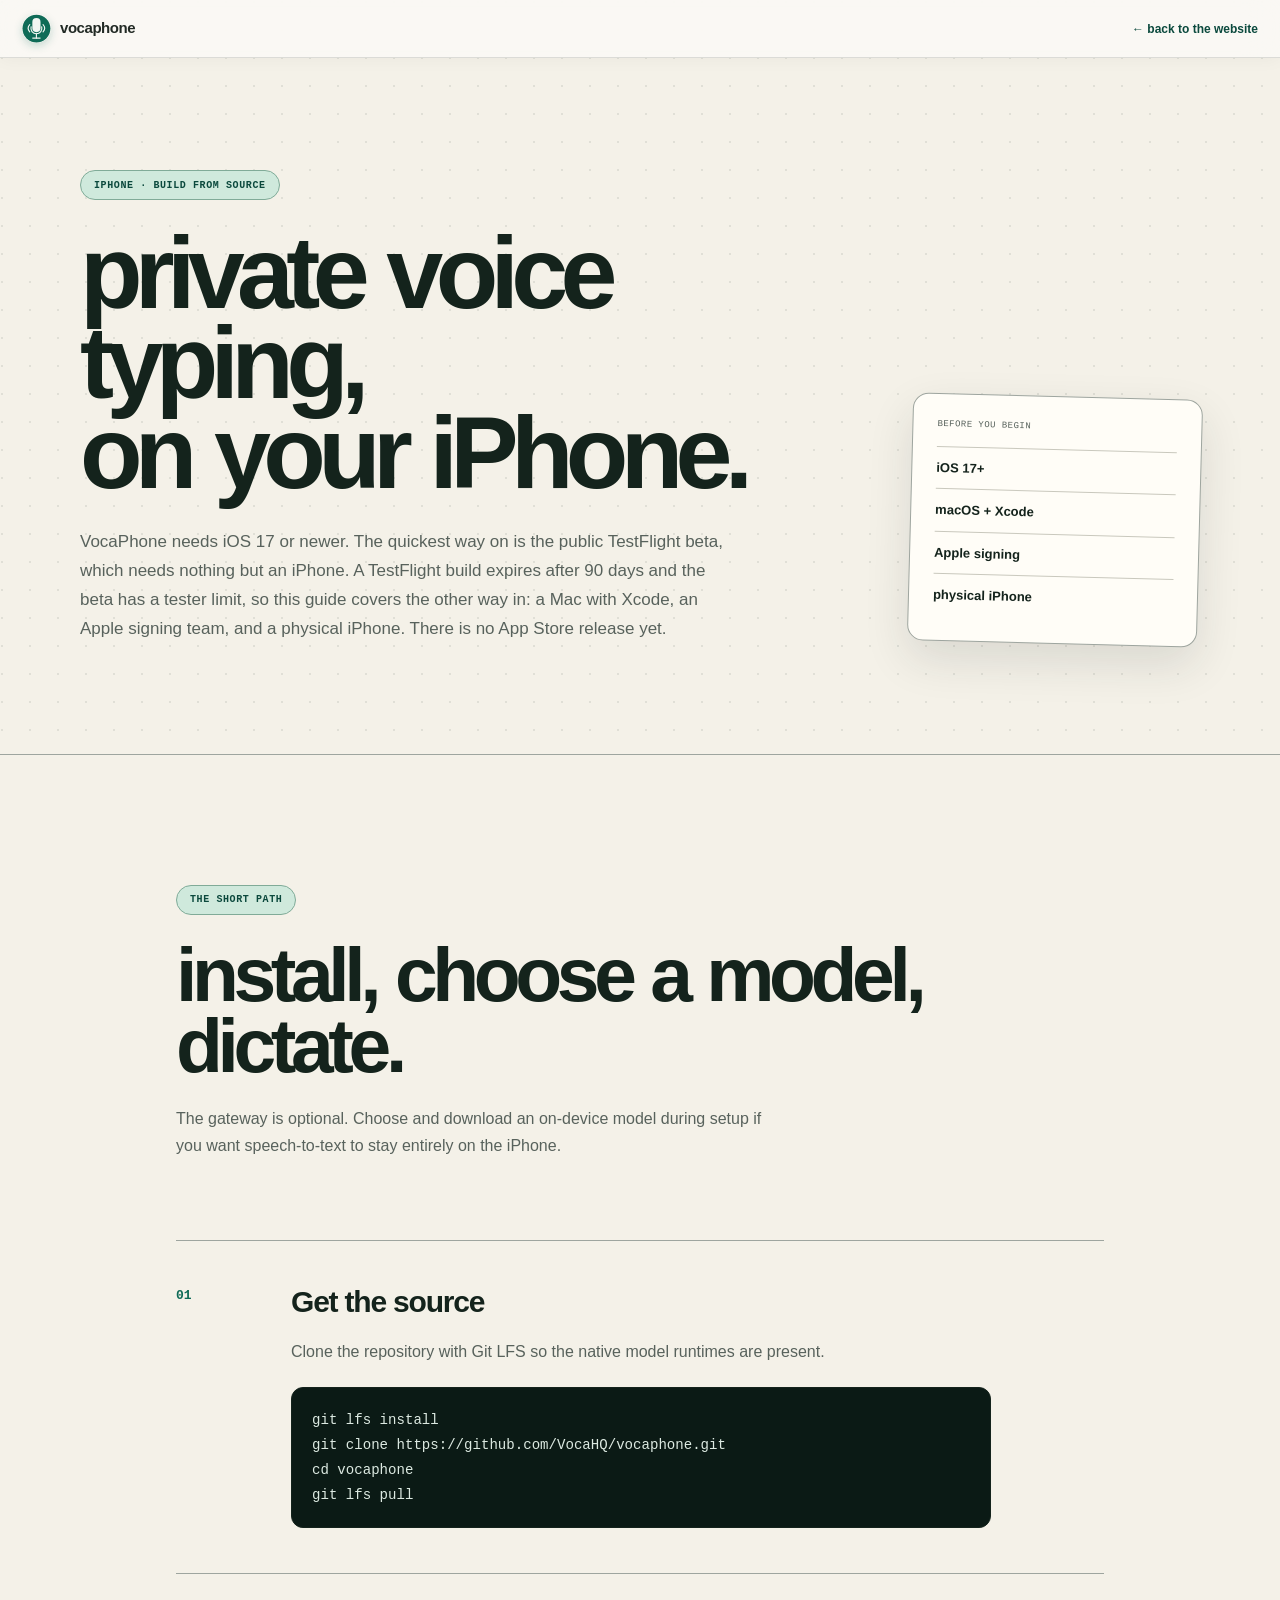
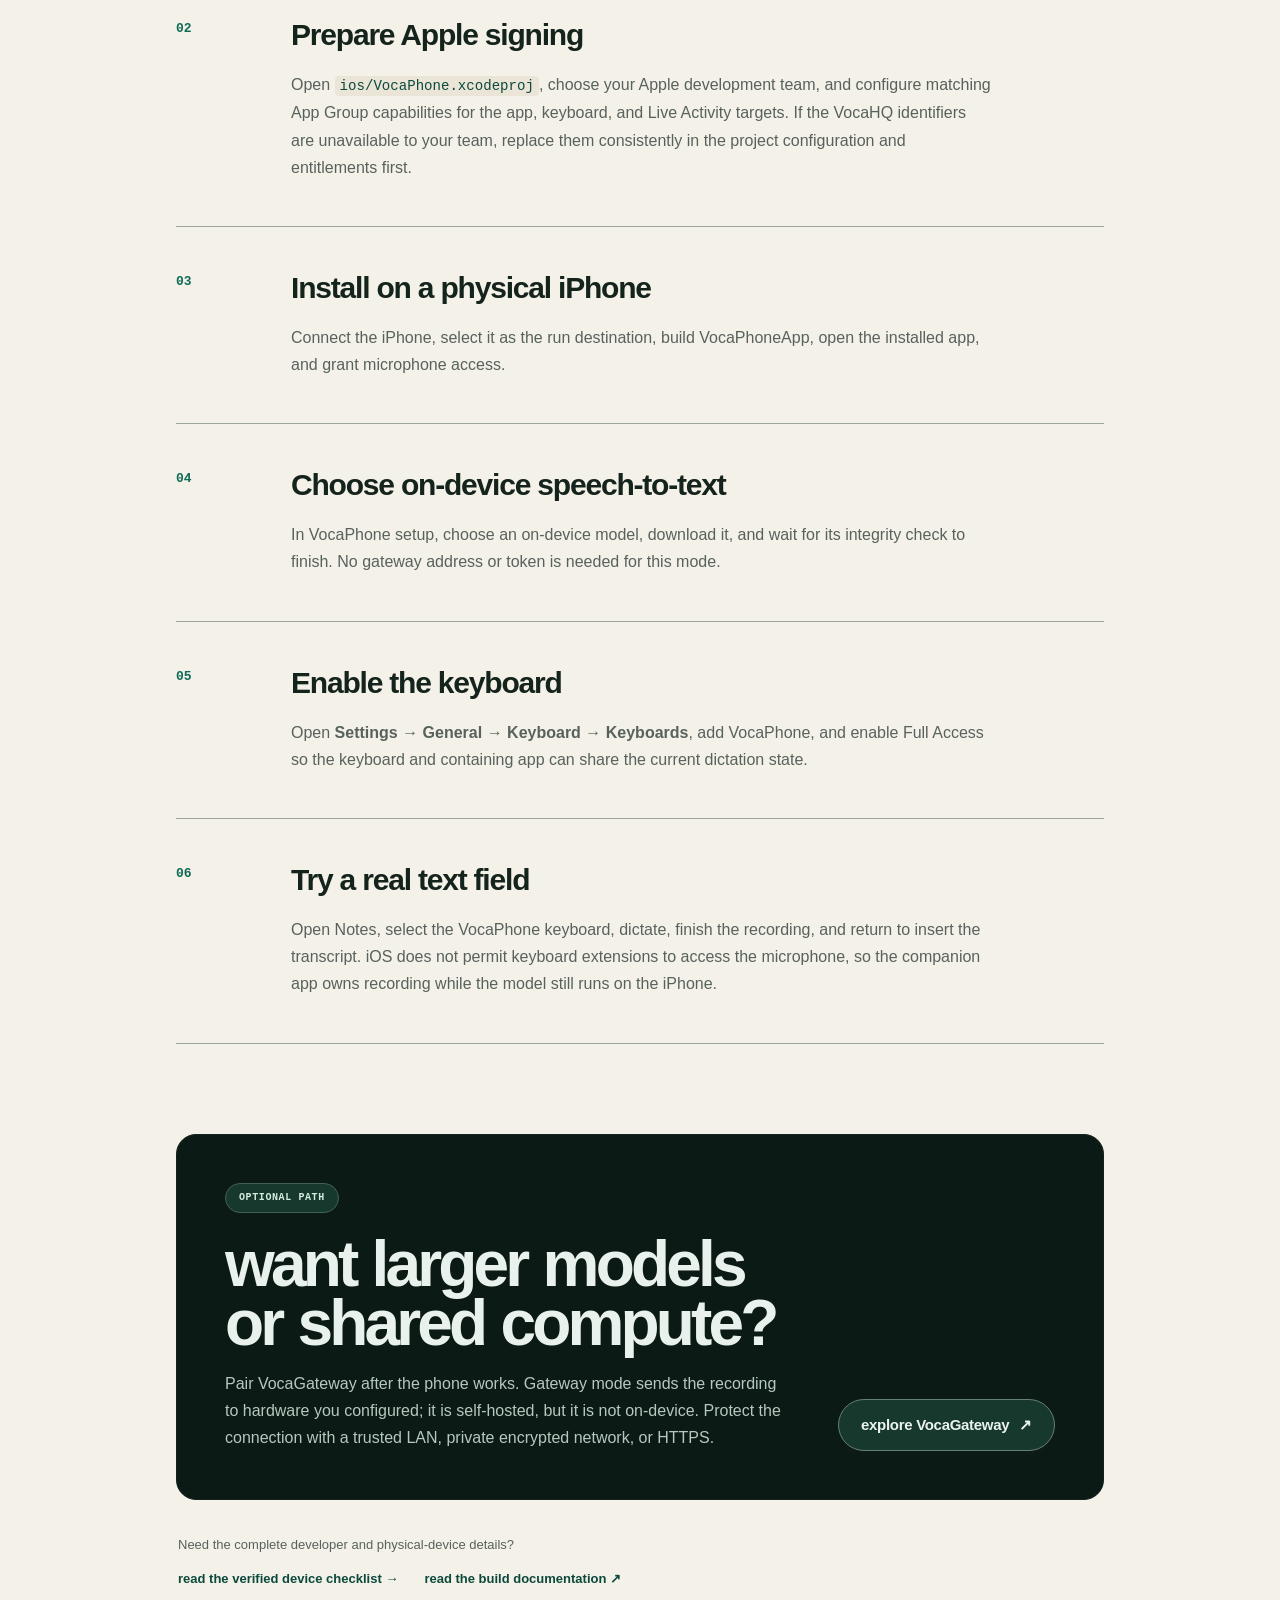
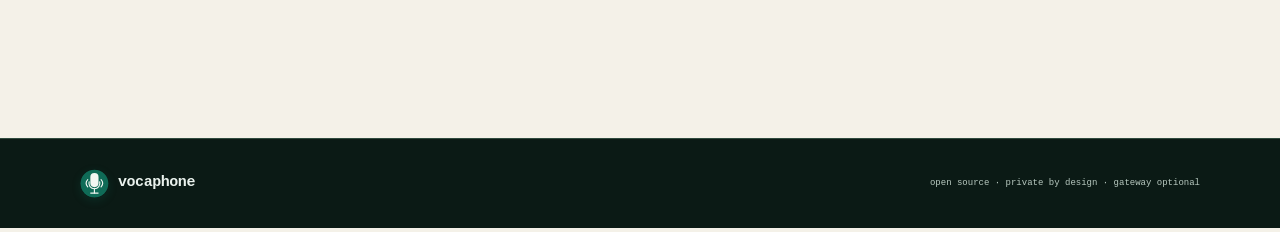
==== web/iphone/index.html @ b0ad2ce6 "Point iPhone visitors at the TestFlight beta iOS is on a public TestFlight track, so three pages say" ====
<!doctype html>
<html lang="en">
  <head>
    <meta charset="UTF-8" />
    <meta name="viewport" content="width=device-width, initial-scale=1.0" />
    <meta
      name="description"
      content="Build and install VocaPhone on an iPhone, choose an on-device speech-to-text model, and enable the private voice keyboard."
    />
    <meta name="theme-color" content="#f4f1e8" />
    <meta name="robots" content="index, follow" />
    <link rel="canonical" href="https://vocaphone.vocahq.com/iphone/" />
    <meta property="og:title" content="Install VocaPhone on iPhone" />
    <meta
      property="og:description"
      content="Build from source, install the keyboard, and run speech-to-text on your iPhone."
    />
    <meta property="og:type" content="website" />
    <meta property="og:locale" content="en_US" />
    <meta property="og:site_name" content="VocaPhone" />
    <meta property="og:url" content="https://vocaphone.vocahq.com/iphone/" />
    <meta property="og:image" content="https://vocaphone.vocahq.com/assets/og-image.png" />
    <meta
      property="og:image:secure_url"
      content="https://vocaphone.vocahq.com/assets/og-image.png"
    />
    <meta property="og:image:type" content="image/png" />
    <meta property="og:image:width" content="1200" />
    <meta property="og:image:height" content="630" />
    <meta
      property="og:image:alt"
      content="VocaPhone private voice typing, on-device first with an optional self-hosted gateway"
    />
    <meta name="twitter:card" content="summary_large_image" />
    <meta name="twitter:title" content="Install VocaPhone on iPhone" />
    <meta
      name="twitter:description"
      content="Build VocaPhone from source, install the private keyboard, and run speech-to-text on your iPhone."
    />
    <meta name="twitter:image" content="https://vocaphone.vocahq.com/assets/og-image.png" />
    <meta
      name="twitter:image:alt"
      content="VocaPhone private voice typing, on-device first with an optional self-hosted gateway"
    />
    <title>Install VocaPhone on iPhone</title>
    <link rel="icon" href="../assets/vocaphone-logo.svg" type="image/svg+xml" />
    <link rel="icon" href="../favicon.ico" sizes="any" />
    <link rel="apple-touch-icon" href="../assets/apple-touch-icon.png" />
    <link rel="stylesheet" href="../styles.css" />
    <script src="../script.js" defer></script>
  </head>
  <body class="guide-body">
    <a class="skip-link" href="#guide-content">Skip to setup</a>

    <header class="menu-bar guide-menu-bar">
      <a class="brand-link" href="/" aria-label="VocaPhone home">
        <img src="../assets/vocaphone-logo.svg" alt="" width="32" height="32" />
        <span>vocaphone</span>
      </a>
      <a class="guide-back" href="/">← back to the website</a>
    </header>

    <main class="guide-main" id="guide-content">
      <section class="guide-hero dot-field">
        <div>
          <span class="section-tag">iPhone · build from source</span>
          <h1>private voice typing,<br />on your iPhone.</h1>
          <p>
            VocaPhone needs iOS 17 or newer. The quickest way on is the public
            <a href="https://testflight.apple.com/join/wd85wQ3W">TestFlight beta</a>,
            which needs nothing but an iPhone. A TestFlight build expires after
            90 days and the beta has a tester limit, so this guide covers the
            other way in: a Mac with Xcode, an Apple signing team, and a
            physical iPhone. There is no App Store release yet.
          </p>
        </div>
        <aside class="guide-summary" aria-label="Before you begin">
          <span>before you begin</span>
          <strong>iOS 17+</strong>
          <strong>macOS + Xcode</strong>
          <strong>Apple signing</strong>
          <strong>physical iPhone</strong>
        </aside>
      </section>

      <section class="guide-content" aria-labelledby="steps-title">
        <div class="guide-intro">
          <span class="section-tag">the short path</span>
          <h2 id="steps-title">install, choose a model, dictate.</h2>
          <p>
            The gateway is optional. Choose and download an on-device model during
            setup if you want speech-to-text to stay entirely on the iPhone.
          </p>
        </div>

        <ol class="guide-steps">
          <li class="guide-step">
            <span>01</span>
            <div>
              <h3>Get the source</h3>
              <p>Clone the repository with Git LFS so the native model runtimes are present.</p>
              <pre><code>git lfs install
git clone https://github.com/VocaHQ/vocaphone.git
cd vocaphone
git lfs pull</code></pre>
            </div>
          </li>

          <li class="guide-step">
            <span>02</span>
            <div>
              <h3>Prepare Apple signing</h3>
              <p>
                Open <code>ios/VocaPhone.xcodeproj</code>, choose your Apple
                development team, and configure matching App Group capabilities
                for the app, keyboard, and Live Activity targets. If the VocaHQ
                identifiers are unavailable to your team, replace them consistently
                in the project configuration and entitlements first.
              </p>
            </div>
          </li>

          <li class="guide-step">
            <span>03</span>
            <div>
              <h3>Install on a physical iPhone</h3>
              <p>
                Connect the iPhone, select it as the run destination, build
                VocaPhoneApp, open the installed app, and grant microphone access.
              </p>
            </div>
          </li>

          <li class="guide-step">
            <span>04</span>
            <div>
              <h3>Choose on-device speech-to-text</h3>
              <p>
                In VocaPhone setup, choose an on-device model, download it, and
                wait for its integrity check to finish. No gateway address or token
                is needed for this mode.
              </p>
            </div>
          </li>

          <li class="guide-step">
            <span>05</span>
            <div>
              <h3>Enable the keyboard</h3>
              <p>
                Open <strong>Settings → General → Keyboard → Keyboards</strong>, add
                VocaPhone, and enable Full Access so the keyboard and containing app
                can share the current dictation state.
              </p>
            </div>
          </li>

          <li class="guide-step">
            <span>06</span>
            <div>
              <h3>Try a real text field</h3>
              <p>
                Open Notes, select the VocaPhone keyboard, dictate, finish the
                recording, and return to insert the transcript. iOS does not permit
                keyboard extensions to access the microphone, so the companion app
                owns recording while the model still runs on the iPhone.
              </p>
            </div>
          </li>
        </ol>

        <aside class="guide-callout" aria-labelledby="optional-gateway-title">
          <div>
            <span class="section-tag">optional path</span>
            <h2 id="optional-gateway-title">want larger models or shared compute?</h2>
            <p>
              Pair VocaGateway after the phone works. Gateway mode sends the
              recording to hardware you configured; it is self-hosted, but it is
              not on-device. Protect the connection with a trusted LAN, private
              encrypted network, or HTTPS.
            </p>
          </div>
          <a class="button button-secondary" href="https://github.com/VocaHQ/vocagateway">
            explore VocaGateway <span aria-hidden="true">↗</span>
          </a>
        </aside>

        <div class="guide-source-links">
          <p>Need the complete developer and physical-device details?</p>
          <a href="/iphone/device-setup/">
            read the verified device checklist <span aria-hidden="true">→</span>
          </a>
          <a href="https://github.com/VocaHQ/vocaphone#build-and-test">
            read the build documentation <span aria-hidden="true">↗</span>
          </a>
        </div>
      </section>
    </main>

    <footer class="guide-footer">
      <a class="brand-link" href="/">
        <img src="../assets/vocaphone-logo.svg" alt="" width="34" height="34" />
        <span>vocaphone</span>
      </a>
      <span>open source · private by design · gateway optional</span>
    </footer>
  </body>
</html>
---- web/styles.css ----
:root {
  --paper: #f4f1e8;
  --paper-deep: #ebe5d8;
  --paper-bright: #fffdf7;
  --ink: #14231c;
  --muted: #58625c;
  --line: #c9c8bd;
  --line-dark: #9ea59f;
  --brand: #0f6b57;
  --brand-dark: #0b493d;
  --brand-ink: #0b1a15;
  --mint: #cfe9dc;
  --mint-soft: #e5f2eb;
  --sun: #e9b949;
  --blue: #b8d7f0;
  --red: #de6a57;
  --shadow-soft: 0 18px 45px rgb(35 45 39 / 12%);
  --shadow-window: 0 22px 55px rgb(21 37 29 / 16%);
  --radius-lg: 26px;
  --radius-md: 17px;
  --font-display: "Avenir Next", "SF Pro Display", "Helvetica Neue", Helvetica, Arial, sans-serif;
  --font-body: Inter, ui-sans-serif, -apple-system, BlinkMacSystemFont, "Segoe UI", sans-serif;
  --font-mono: "SFMono-Regular", Consolas, "Liberation Mono", monospace;
}

* {
  box-sizing: border-box;
}

html {
  overflow-x: clip;
  scroll-behavior: smooth;
  scroll-padding-top: 76px;
}

body {
  margin: 0;
  overflow-x: clip;
  color: var(--ink);
  background: var(--paper);
  font-family: var(--font-body);
  font-size: 16px;
  line-height: 1.5;
  -webkit-font-smoothing: antialiased;
}

::selection {
  color: var(--paper-bright);
  background: var(--brand);
}

a {
  color: inherit;
  text-decoration: none;
}

button,
input {
  font: inherit;
}

button,
a {
  -webkit-tap-highlight-color: transparent;
}

img,
svg {
  display: block;
}

.sr-only {
  position: absolute;
  width: 1px;
  height: 1px;
  padding: 0;
  margin: -1px;
  overflow: hidden;
  clip: rect(0, 0, 0, 0);
  white-space: nowrap;
  border: 0;
}

.skip-link {
  position: fixed;
  top: 12px;
  left: 12px;
  z-index: 1000;
  padding: 10px 14px;
  color: white;
  background: var(--brand-dark);
  border-radius: 8px;
  transform: translateY(-160%);
}

.skip-link:focus {
  transform: translateY(0);
}

:focus-visible {
  outline: 3px solid var(--sun);
  outline-offset: 3px;
}

.dot-field {
  background-color: var(--paper);
  background-image: url("assets/paper-dots.svg");
  background-repeat: repeat;
}

.menu-bar {
  position: fixed;
  inset: 0 0 auto;
  z-index: 100;
  display: grid;
  grid-template-columns: minmax(180px, 1fr) auto minmax(240px, 1fr);
  align-items: center;
  min-height: 58px;
  padding: 0 22px;
  color: #222a25;
  background: rgb(250 249 245 / 92%);
  border-bottom: 1px solid rgb(20 35 28 / 13%);
  box-shadow: 0 2px 16px rgb(25 38 31 / 4%);
  backdrop-filter: blur(16px);
}

.brand-link {
  display: inline-flex;
  gap: 9px;
  align-items: center;
  width: max-content;
  font-size: 15px;
  font-weight: 700;
  letter-spacing: -0.03em;
}

.brand-link img {
  width: 29px;
  height: 29px;
  box-shadow: 0 3px 9px rgb(15 107 87 / 22%);
  border-radius: 50%;
}

.site-nav {
  display: flex;
  gap: 26px;
  align-items: center;
  justify-content: center;
  font-size: 13px;
  color: #4f5752;
}

.site-nav a,
.header-cta,
.brand-link {
  transition: color 160ms ease, opacity 160ms ease, transform 160ms ease;
}

.site-nav a:hover,
.brand-link:hover {
  color: var(--brand);
}

.header-cta:hover {
  transform: translateY(-1px);
}

.system-strip {
  display: flex;
  gap: 14px;
  align-items: center;
  justify-content: flex-end;
  padding-right: 142px;
  color: #7d8580;
  font-family: var(--font-mono);
  font-size: 11px;
}

.system-strip .signal {
  font-size: 19px;
}

.header-cta {
  position: absolute;
  right: 20px;
  display: inline-flex;
  gap: 6px;
  align-items: center;
  color: var(--brand);
  font-size: 13px;
  font-weight: 700;
}

.menu-toggle {
  display: none;
}

.hero {
  position: relative;
  min-height: 1230px;
  padding: 58px 28px 100px;
  overflow: hidden;
}

.hero::after {
  position: absolute;
  right: 0;
  bottom: 0;
  left: 0;
  z-index: 0;
  height: 210px;
  pointer-events: none;
  content: "";
  background: var(--paper);
  clip-path: polygon(0 52%, 13% 47%, 25% 57%, 41% 46%, 60% 57%, 78% 43%, 100% 55%, 100% 100%, 0 100%);
}

.hero-copy {
  position: relative;
  z-index: 5;
  display: flex;
  flex-direction: column;
  align-items: center;
  max-width: 950px;
  padding-top: 138px;
  margin: 0 auto;
  text-align: center;
}

.hero-mark {
  width: 66px;
  height: 78px;
  margin-bottom: 16px;
}

.eyebrow,
.tiny-label {
  margin: 0;
  color: var(--brand);
  font-family: var(--font-mono);
  font-size: 12px;
  font-weight: 700;
  letter-spacing: 0.08em;
  text-transform: uppercase;
}

.hero h1 {
  margin: -7px 0 -18px;
  font-family: var(--font-display);
  font-size: clamp(6rem, 12vw, 10.8rem);
  font-weight: 650;
  line-height: 1;
  letter-spacing: -0.085em;
}

.hero-lede {
  margin: 17px 0 26px;
  font-family: var(--font-display);
  font-size: clamp(1.35rem, 2vw, 1.8rem);
  letter-spacing: -0.035em;
}

.hero-actions {
  display: flex;
  flex-wrap: wrap;
  gap: 12px;
  align-items: center;
  justify-content: center;
}

.button {
  display: inline-flex;
  gap: 10px;
  align-items: center;
  justify-content: center;
  min-height: 52px;
  padding: 0 22px;
  font-size: 15px;
  font-weight: 700;
  letter-spacing: -0.02em;
  border: 1px solid var(--ink);
  border-radius: 999px;
  box-shadow: 0 5px 0 rgb(20 35 28 / 15%);
  transition: transform 160ms ease, box-shadow 160ms ease, background-color 160ms ease;
}

.button:hover {
  transform: translateY(-2px);
  box-shadow: 0 7px 0 rgb(20 35 28 / 15%);
}

.button:active {
  transform: translateY(2px);
  box-shadow: 0 2px 0 rgb(20 35 28 / 15%);
}

.button svg {
  width: 20px;
  height: 20px;
  fill: none;
  stroke: currentColor;
  stroke-linecap: round;
  stroke-linejoin: round;
  stroke-width: 1.8;
}

.button-primary {
  color: white;
  background: var(--brand);
  border-color: var(--brand-dark);
}

.button-primary:hover {
  background: var(--brand-dark);
}

.button-secondary {
  color: var(--ink);
  background: rgb(255 253 247 / 88%);
}

.button-secondary:hover {
  background: white;
}

.hero-note {
  margin: 15px 0 0;
  color: #7c827e;
  font-family: var(--font-mono);
  font-size: 10px;
  letter-spacing: 0.02em;
}

.hero-decor {
  position: absolute;
  inset: 58px 0 auto;
  z-index: 2;
  width: min(100%, 1600px);
  height: 700px;
  margin: auto;
  pointer-events: none;
}

.floating-card {
  position: absolute;
  background: var(--paper-bright);
  border: 1px solid var(--line-dark);
  box-shadow: var(--shadow-soft);
}

.privacy-note {
  top: 73px;
  left: clamp(26px, 8vw, 132px);
  width: 185px;
  min-height: 148px;
  padding: 32px 22px 18px;
  color: #493c1c;
  background: #f2db8a;
  transform: rotate(-5deg);
}

.privacy-note .paperclip {
  position: absolute;
  top: -13px;
  left: 18px;
  font-size: 40px;
  transform: rotate(25deg);
}

.privacy-note p {
  margin: 0 0 14px;
  font-family: var(--font-display);
  font-size: 21px;
  font-weight: 650;
  line-height: 1.08;
  letter-spacing: -0.04em;
}

.scribble {
  font-family: var(--font-mono);
  font-size: 9px;
  text-transform: uppercase;
}

.mini-message {
  top: 289px;
  left: clamp(24px, 3.5vw, 60px);
  width: 250px;
  padding: 16px 18px;
  border-color: #869591;
  border-radius: 20px;
  transform: rotate(2deg);
}

.message-label {
  color: var(--muted);
  font-family: var(--font-mono);
  font-size: 9px;
  text-transform: uppercase;
}

.mini-message p {
  margin: 8px 0 0;
  font-size: 13px;
  line-height: 1.35;
}

.message-caret {
  position: absolute;
  right: 26px;
  bottom: -11px;
  width: 20px;
  height: 20px;
  background: var(--paper-bright);
  border-right: 1px solid #869591;
  border-bottom: 1px solid #869591;
  transform: rotate(45deg);
}

.local-card {
  top: 71px;
  right: clamp(22px, 6vw, 94px);
  width: 278px;
  overflow: hidden;
  border-radius: 14px;
  transform: rotate(3deg);
}

.mini-window-bar,
.window-bar {
  display: grid;
  grid-template-columns: 1fr auto 1fr;
  align-items: center;
  height: 34px;
  padding: 0 12px;
  color: #5e6561;
  background: #ecebe6;
  border-bottom: 1px solid #b7bbb7;
  font-size: 10px;
}

.mini-window-bar::before {
  width: 8px;
  height: 8px;
  content: "";
  background: var(--red);
  border: 1px solid #ab4c3e;
  border-radius: 50%;
  box-shadow: 13px 0 0 var(--sun), 26px 0 0 #5cae75;
}

.mini-window-bar > span {
  display: none;
}

.mini-window-bar b {
  grid-column: 2;
  font-weight: 500;
}

.local-status {
  display: flex;
  gap: 12px;
  align-items: center;
  padding: 23px 20px;
}

.status-dot,
.live-dot {
  flex: 0 0 auto;
  width: 11px;
  height: 11px;
  background: #2d9f6d;
  border: 2px solid #ceeedf;
  border-radius: 50%;
  box-shadow: 0 0 0 2px #2d9f6d;
}

.local-status strong,
.local-status small {
  display: block;
}

.local-status strong {
  font-size: 13px;
}

.local-status small {
  margin-top: 2px;
  color: var(--muted);
  font-size: 10px;
}

.language-note {
  top: 275px;
  right: clamp(28px, 3vw, 55px);
  display: grid;
  grid-template-columns: 1fr 1fr;
  gap: 7px;
  width: 224px;
  padding: 15px;
  background: #d9eadf;
  border-radius: 7px;
  transform: rotate(-4deg);
}

.language-note span {
  grid-column: 1 / -1;
  color: #5c6c64;
  font-family: var(--font-mono);
  font-size: 9px;
  text-transform: uppercase;
}

.language-note b {
  display: grid;
  min-height: 31px;
  padding-inline: 5px;
  place-items: center;
  background: #f8fbf8;
  border: 1px solid #aebbb4;
  border-radius: 6px;
  font-size: 12px;
  font-weight: 600;
}

.floating-folder {
  position: absolute;
  display: flex;
  flex-direction: column;
  align-items: center;
  color: #6f7f77;
  font-size: 10px;
}

.floating-folder span {
  position: relative;
  width: 56px;
  height: 43px;
  margin-bottom: 5px;
  background: #a7cfbb;
  border: 1px solid #6f9c87;
  border-radius: 5px;
  box-shadow: 0 5px 11px rgb(23 53 42 / 12%);
}

.floating-folder span::before {
  position: absolute;
  top: -7px;
  left: 5px;
  width: 24px;
  height: 10px;
  content: "";
  background: #a7cfbb;
  border: 1px solid #6f9c87;
  border-bottom: 0;
  border-radius: 4px 4px 0 0;
}

.floating-folder b {
  font-weight: 500;
}

.folder-one {
  top: 426px;
  left: 14%;
  transform: rotate(-6deg);
}

.folder-two {
  top: 226px;
  right: 25%;
  transform: rotate(7deg) scale(0.84);
}

.ascii-face {
  position: absolute;
  color: #293a32;
  font-family: var(--font-mono);
  font-size: 18px;
}

.face-one {
  top: 186px;
  left: 27%;
  transform: rotate(8deg);
}

.face-two {
  top: 420px;
  right: 12%;
  font-size: 14px;
  transform: rotate(-5deg);
}

.wave-doodle {
  position: absolute;
  display: flex;
  gap: 5px;
  align-items: center;
  height: 30px;
}

.wave-doodle i,
.audio-signature i {
  display: block;
  width: 5px;
  background: var(--brand-ink);
  border-radius: 99px;
}

.wave-doodle i:nth-child(1),
.wave-doodle i:nth-child(8) { height: 6px; opacity: 0.25; }
.wave-doodle i:nth-child(2),
.wave-doodle i:nth-child(7) { height: 12px; opacity: 0.45; }
.wave-doodle i:nth-child(3),
.wave-doodle i:nth-child(6) { height: 19px; opacity: 0.7; }
.wave-doodle i:nth-child(4) { height: 28px; }
.wave-doodle i:nth-child(5) { height: 22px; }

.wave-one {
  top: 469px;
  left: 28%;
  transform: rotate(-3deg);
}

.window {
  position: relative;
  overflow: hidden;
  background: var(--paper-bright);
  border: 1px solid #717b75;
  border-radius: var(--radius-md);
  box-shadow: var(--shadow-window);
}

.hero-demo {
  position: absolute;
  bottom: 126px;
  left: 50%;
  z-index: 4;
  width: min(790px, calc(100% - 50px));
  transform: translateX(-50%) rotate(-0.5deg);
}

.window-bar {
  height: 38px;
  padding: 0 14px;
  font-size: 11px;
}

.window-bar.compact {
  height: 34px;
}

.traffic-lights {
  display: flex;
  gap: 5px;
  justify-self: start;
}

.traffic-lights i {
  width: 9px;
  height: 9px;
  background: var(--red);
  border: 1px solid #b44d3d;
  border-radius: 50%;
}

.traffic-lights i:nth-child(2) {
  background: var(--sun);
  border-color: #bd8e26;
}

.traffic-lights i:nth-child(3) {
  background: #61ad72;
  border-color: #3d8750;
}

.window-bar > span {
  grid-column: 2;
  justify-self: center;
}

.window-bar > span:last-child {
  grid-column: 3;
  justify-self: end;
}

.window-bar-actions {
  justify-self: end;
}

.message-stage {
  background: #e9e8e4;
}

.contact-row {
  display: flex;
  gap: 9px;
  align-items: center;
  height: 50px;
  padding: 0 18px;
  background: rgb(255 255 255 / 70%);
  border-bottom: 1px solid #ced0cd;
}

.contact-avatar {
  display: grid;
  width: 27px;
  height: 27px;
  place-items: center;
  color: white;
  background: #96655d;
  border-radius: 50%;
  font-size: 12px;
}

.contact-row strong,
.contact-row span {
  display: block;
}

.contact-row strong {
  font-size: 11px;
}

.contact-row span {
  color: #858b87;
  font-size: 8px;
}

.message-space {
  display: flex;
  justify-content: flex-end;
  height: 66px;
  padding: 16px 18px;
}

.message-bubble {
  width: max-content;
  height: fit-content;
  padding: 8px 12px;
  color: white;
  background: var(--brand);
  border-radius: 15px 15px 4px 15px;
  font-size: 11px;
}

.composer {
  display: flex;
  align-items: center;
  min-height: 41px;
  padding: 6px 8px 6px 14px;
  margin: 0 16px 11px;
  background: white;
  border: 1px solid #b9bdb9;
  border-radius: 22px;
  font-size: 12px;
}

.typed-copy {
  transition: opacity 180ms ease, transform 180ms ease;
}

.typed-copy.is-changing {
  opacity: 0;
  transform: translateY(3px);
}

.cursor,
.text-caret {
  display: inline-block;
  width: 1px;
  height: 16px;
  margin-left: 2px;
  background: var(--brand);
  animation: blink 1s steps(1) infinite;
}

.composer-send {
  display: grid;
  width: 28px;
  height: 28px;
  padding: 0;
  margin-left: auto;
  place-items: center;
  color: white;
  background: var(--brand);
  border: 0;
  border-radius: 50%;
}

.keyboard-mockup {
  padding: 10px 11px 12px;
  background: #c9cec9;
  border-top: 1px solid #afb5af;
}

.dictation-bar {
  display: grid;
  grid-template-columns: 140px 1fr 90px;
  gap: 12px;
  align-items: center;
  min-height: 55px;
  padding: 8px 10px 8px 14px;
  margin-bottom: 9px;
  background: #f6f7f4;
  border: 1px solid #a9b0aa;
  border-radius: 15px;
  box-shadow: 0 3px 6px rgb(30 42 35 / 10%);
}

.dictation-state {
  display: grid;
  grid-template-columns: 14px 1fr;
  align-items: center;
}

.dictation-state .live-dot {
  grid-row: 1 / 3;
  width: 8px;
  height: 8px;
  margin-right: 7px;
}

.dictation-state strong {
  font-size: 11px;
  line-height: 1.1;
}

.dictation-state small {
  color: var(--muted);
  font-family: var(--font-mono);
  font-size: 8px;
}

.live-wave,
.mini-wave {
  display: flex;
  gap: 4px;
  align-items: center;
  justify-content: center;
  height: 30px;
}

.live-wave i,
.mini-wave span {
  display: block;
  width: 3px;
  height: 8px;
  background: var(--brand);
  border-radius: 99px;
  animation: voice-bar 1.15s ease-in-out infinite alternate;
}

.live-wave i:nth-child(2n),
.mini-wave span:nth-child(2n) { animation-delay: -0.45s; }
.live-wave i:nth-child(3n),
.mini-wave span:nth-child(3n) { animation-delay: -0.8s; }
.live-wave i:nth-child(4n) { animation-delay: -0.2s; }

.dictation-finish {
  display: grid;
  height: 37px;
  place-items: center;
  color: white;
  background: var(--brand);
  border: 0;
  border-radius: 10px;
  font-size: 11px;
  font-weight: 700;
}

.key-row {
  display: flex;
  gap: 5px;
  justify-content: center;
  margin-top: 5px;
}

.key-row kbd {
  display: grid;
  width: 58px;
  height: 31px;
  place-items: center;
  color: #303833;
  background: #f9faf8;
  border: 0;
  border-radius: 6px;
  box-shadow: 0 2px 0 #8d948e;
  font-family: var(--font-body);
  font-size: 9px;
}

.key-row-narrow {
  padding-inline: 28px;
}

.key-row-bottom kbd:first-child,
.key-row-bottom kbd:last-child {
  width: 96px;
}

.key-row .space-key {
  width: 240px;
  color: var(--muted);
}

.window-caption {
  position: absolute;
  right: 16px;
  bottom: 12px;
  color: #7b827e;
  font-family: var(--font-mono);
  font-size: 8px;
}

.local-sticker {
  position: absolute;
  top: 76px;
  left: -40px;
  padding: 13px 18px;
  color: #2b3a32;
  background: #dfecc6;
  border: 1px solid #829a65;
  box-shadow: 0 8px 18px rgb(26 44 34 / 15%);
  font-family: var(--font-mono);
  font-size: 9px;
  line-height: 1.3;
  text-align: center;
  text-transform: uppercase;
  transform: rotate(-8deg);
}

.local-sticker strong {
  font-size: 10px;
}

.word-ribbon {
  position: relative;
  z-index: 4;
  overflow: hidden;
  color: var(--paper-bright);
  background: var(--brand-dark);
  border-block: 1px solid var(--ink);
  transform: rotate(-1deg) scale(1.02);
}

.word-ribbon > div {
  display: flex;
  width: max-content;
  animation: ribbon-run 24s linear infinite;
}

.word-ribbon span,
.word-ribbon b {
  display: inline-flex;
  align-items: center;
  height: 56px;
}

.word-ribbon span {
  padding: 0 36px;
  font-family: var(--font-display);
  font-size: 22px;
  font-weight: 600;
  letter-spacing: -0.04em;
}

.word-ribbon b {
  color: #9dcdb9;
  font-size: 14px;
}

.story-shell {
  max-width: 1220px;
  padding: 150px 36px 100px;
  margin: 0 auto;
}

.section-heading {
  max-width: 760px;
  margin-bottom: 80px;
}

.section-tag {
  display: inline-flex;
  align-items: center;
  min-height: 30px;
  padding: 0 13px;
  color: var(--brand-dark);
  background: var(--mint);
  border: 1px solid #80ab98;
  border-radius: 999px;
  font-family: var(--font-mono);
  font-size: 10px;
  font-weight: 700;
  letter-spacing: 0.06em;
  text-transform: uppercase;
}

.section-heading h2,
.platform-intro h2,
.faq-heading h2,
.manifesto-copy h2,
.download-copy h2 {
  margin: 18px 0 22px;
  font-family: var(--font-display);
  font-size: clamp(3.4rem, 7vw, 6.8rem);
  font-weight: 620;
  line-height: 0.95;
  letter-spacing: -0.075em;
  word-spacing: 0.035em;
}

.section-heading > p,
.platform-intro > p {
  max-width: 570px;
  margin: 0;
  color: var(--muted);
  font-size: 18px;
  line-height: 1.6;
}

.story-row {
  display: grid;
  grid-template-columns: minmax(260px, 0.72fr) minmax(490px, 1.28fr);
  gap: clamp(50px, 8vw, 115px);
  align-items: center;
  min-height: 690px;
  padding-block: 72px;
  border-top: 1px solid var(--line);
}

.story-row-reverse {
  grid-template-columns: minmax(490px, 1.28fr) minmax(260px, 0.72fr);
}

.story-row-reverse .story-copy {
  grid-column: 2;
}

.story-row-reverse .story-visual {
  grid-row: 1;
  grid-column: 1;
}

.story-copy {
  position: relative;
}

.story-number {
  position: static;
  display: block;
  margin-bottom: 24px;
  color: #74867b;
  font-family: var(--font-display);
  font-size: 128px;
  font-weight: 700;
  line-height: 0.72;
  letter-spacing: -0.08em;
}

.story-copy .tiny-label {
  position: relative;
  z-index: 1;
}

.story-copy h3 {
  position: relative;
  z-index: 1;
  margin: 12px 0 20px;
  font-family: var(--font-display);
  font-size: clamp(2.3rem, 4vw, 4.3rem);
  font-weight: 620;
  line-height: 1;
  letter-spacing: -0.065em;
  word-spacing: 0.03em;
}

.story-copy > p:not(.tiny-label) {
  max-width: 440px;
  margin: 0;
  color: var(--muted);
  font-size: 16px;
  line-height: 1.7;
}

.story-visual {
  position: relative;
  min-width: 0;
}

.insert-window {
  width: min(100%, 620px);
  margin-left: auto;
  transform: rotate(1.2deg);
}

.note-page {
  min-height: 390px;
  padding: 54px 58px;
  background: #fffefb;
}

.note-date {
  color: #646b67;
  font-family: var(--font-mono);
  font-size: 9px;
  letter-spacing: 0.04em;
}

.note-page h4 {
  margin: 8px 0 24px;
  font-family: var(--font-display);
  font-size: 34px;
  font-weight: 650;
  letter-spacing: -0.05em;
}

.note-page p {
  max-width: 430px;
  margin: 0;
  font-family: "New York", Georgia, serif;
  font-size: 25px;
  line-height: 1.52;
}

.note-page mark {
  padding: 1px 2px;
  color: inherit;
  background: #dcecc4;
}

.speech-chip {
  position: absolute;
  bottom: -28px;
  left: -27px;
  padding: 14px 18px;
  background: var(--blue);
  border: 1px solid #789dbb;
  border-radius: 19px 19px 19px 5px;
  box-shadow: 0 8px 18px rgb(34 53 43 / 12%);
  font-size: 12px;
  transform: rotate(-3deg);
}

.arrow-scribble {
  position: absolute;
  bottom: -41px;
  left: 265px;
  color: var(--brand);
  font-family: var(--font-mono);
  font-size: 40px;
  transform: rotate(-22deg);
}

.audio-signature {
  display: flex;
  gap: 5px;
  align-items: center;
  height: 36px;
  margin-top: 28px;
}

.audio-signature i:nth-child(1),
.audio-signature i:nth-child(10) { height: 6px; opacity: 0.25; }
.audio-signature i:nth-child(2),
.audio-signature i:nth-child(9) { height: 12px; opacity: 0.4; }
.audio-signature i:nth-child(3),
.audio-signature i:nth-child(8) { height: 19px; opacity: 0.58; }
.audio-signature i:nth-child(4),
.audio-signature i:nth-child(7) { height: 27px; opacity: 0.76; }
.audio-signature i:nth-child(5) { height: 34px; }
.audio-signature i:nth-child(6) { height: 22px; }

.clean-list {
  display: grid;
  gap: 9px;
  padding: 0;
  margin: 28px 0 0;
  list-style: none;
  font-family: var(--font-mono);
  font-size: 11px;
}

.clean-list li {
  display: flex;
  gap: 9px;
  align-items: center;
}

.clean-list span {
  display: grid;
  width: 20px;
  height: 20px;
  place-items: center;
  color: white;
  background: var(--brand);
  border-radius: 50%;
  font-size: 10px;
}

.route-visual {
  display: grid;
  grid-template-columns: 1fr 92px 1fr;
  gap: 0;
  align-items: center;
  min-height: 450px;
  padding: 62px 34px;
  background: #dde9dd;
  border: 1px solid #86988a;
  border-radius: 28px;
  box-shadow: var(--shadow-soft);
  transform: rotate(-1deg);
}

.route-card {
  position: relative;
  display: flex;
  flex-direction: column;
  align-items: center;
  justify-content: center;
  min-height: 145px;
  padding: 18px;
  background: #fbfcf8;
  border: 1px solid #819087;
  border-radius: 17px;
  box-shadow: 0 9px 18px rgb(40 60 49 / 10%);
  text-align: center;
}

.route-card strong {
  margin-top: 8px;
  font-size: 13px;
}

.route-card small {
  margin-top: 2px;
  color: var(--muted);
  font-size: 9px;
}

.route-icon {
  display: grid;
  min-width: 42px;
  height: 42px;
  padding: 0 8px;
  place-items: center;
  color: white;
  background: var(--brand);
  border-radius: 13px;
  font-family: var(--font-mono);
  font-size: 10px;
  font-weight: 700;
}

.model-route .route-icon {
  color: var(--brand-dark);
  background: var(--sun);
}

.text-route {
  grid-row: 2;
  grid-column: 3;
  min-height: 114px;
  margin-top: 30px;
}

.text-route .route-icon {
  color: var(--ink);
  background: var(--blue);
  font-family: Georgia, serif;
  font-size: 15px;
}

.route-line {
  position: relative;
  height: 1px;
  border-top: 2px dashed #53675b;
}

.route-line span {
  position: absolute;
  top: -25px;
  left: 50%;
  width: max-content;
  color: #53675b;
  font-family: var(--font-mono);
  font-size: 8px;
  text-transform: uppercase;
  transform: translateX(-50%);
}

.route-line::after {
  position: absolute;
  top: -5px;
  right: -2px;
  width: 8px;
  height: 8px;
  content: "";
  border-top: 2px solid #53675b;
  border-right: 2px solid #53675b;
  transform: rotate(45deg);
}

.route-line-short {
  grid-row: 2;
  grid-column: 2;
  margin-top: 30px;
}

.privacy-stamp {
  position: absolute;
  right: 20px;
  bottom: 17px;
  padding: 9px 12px;
  color: var(--brand-dark);
  border: 2px solid var(--brand);
  border-radius: 50%;
  font-family: var(--font-mono);
  font-size: 8px;
  line-height: 1.25;
  text-align: center;
  text-transform: uppercase;
  transform: rotate(-8deg);
}

.language-window {
  width: min(100%, 640px);
  margin-left: auto;
  transform: rotate(0.8deg);
}

.preference-panel {
  display: grid;
  gap: 28px;
  min-height: 430px;
  padding: 38px;
  background: #f8f7f1;
}

.preference-row {
  display: flex;
  gap: 20px;
  align-items: center;
  justify-content: space-between;
}

.preference-row strong,
.preference-row small {
  display: block;
}

.preference-row strong {
  font-size: 13px;
}

.preference-row small {
  margin-top: 3px;
  color: var(--muted);
  font-size: 9px;
}

.preference-select {
  display: inline-block;
  min-width: 110px;
  padding: 8px 12px;
  color: var(--ink);
  background: white;
  border: 1px solid #aeb5b0;
  border-radius: 8px;
  font-size: 10px;
}

.language-cloud {
  display: flex;
  flex-wrap: wrap;
  gap: 8px;
  align-content: flex-start;
  min-height: 118px;
  padding: 18px;
  background: var(--mint-soft);
  border: 1px solid #abc3b6;
  border-radius: 15px;
}

.language-cloud span {
  display: inline-flex;
  align-items: center;
  height: 29px;
  padding: 0 11px;
  background: white;
  border: 1px solid #b2beb7;
  border-radius: 999px;
  font-size: 10px;
}

.segmented-control {
  display: flex;
  padding: 3px;
  background: #e4e5e1;
  border: 1px solid #b5bab6;
  border-radius: 9px;
}

.segmented-control span {
  padding: 6px 10px;
  color: #5f6762;
  border-radius: 6px;
  font-size: 9px;
}

.segmented-control .active {
  color: var(--ink);
  background: white;
  box-shadow: 0 2px 5px rgb(24 35 29 / 11%);
}

.custom-words {
  display: flex;
  flex-wrap: wrap;
  gap: 7px;
  align-items: center;
  padding-top: 20px;
  border-top: 1px solid #d0d2ce;
}

.custom-words > span {
  width: 100%;
  color: var(--muted);
  font-family: var(--font-mono);
  font-size: 8px;
  text-transform: uppercase;
}

.custom-words b,
.custom-words i {
  padding: 6px 9px;
  background: #f0dfad;
  border: 1px solid #bda45e;
  border-radius: 5px;
  font-size: 9px;
  font-style: normal;
  font-weight: 500;
}

.custom-words i {
  background: transparent;
  border-style: dashed;
}

.how-section {
  padding: 150px 36px 130px;
  border-block: 1px solid var(--line);
}

.section-heading-centered {
  max-width: 900px;
  margin-inline: auto;
  text-align: center;
}

.steps-grid {
  display: grid;
  grid-template-columns: repeat(3, 1fr);
  gap: 22px;
  max-width: 1180px;
  margin: -34px auto 0;
}

.step-card {
  min-height: 500px;
  padding: 20px 20px 26px;
  background: rgb(255 253 247 / 92%);
  border: 1px solid #929b95;
  border-radius: 18px;
  box-shadow: var(--shadow-soft);
}

.step-card:nth-child(1) {
  transform: rotate(-1.5deg);
}

.step-card:nth-child(3) {
  transform: rotate(1.4deg);
}

.featured-step {
  position: relative;
  top: -20px;
  background: #dcebe2;
}

.step-topline {
  display: flex;
  align-items: center;
  justify-content: space-between;
  font-family: var(--font-mono);
  font-size: 9px;
  text-transform: uppercase;
}

.step-topline > span {
  display: grid;
  width: 28px;
  height: 28px;
  place-items: center;
  color: white;
  background: var(--brand);
  border-radius: 50%;
}

.step-topline b {
  color: var(--muted);
  font-weight: 500;
}

.step-art {
  position: relative;
  display: flex;
  align-items: center;
  justify-content: center;
  height: 290px;
}

.step-card h3 {
  margin: 0 0 9px;
  font-family: var(--font-display);
  font-size: 27px;
  font-weight: 650;
  letter-spacing: -0.05em;
}

.step-card > p {
  margin: 0;
  color: var(--muted);
  font-size: 13px;
  line-height: 1.6;
}

.pair-art {
  gap: 23px;
}

.model-art {
  padding: 30px 22px;
}

.model-download-card {
  display: grid;
  grid-template-columns: auto 1fr;
  gap: 12px;
  align-items: center;
  width: min(100%, 260px);
  padding: 20px;
  background: white;
  border: 1px solid #8e9892;
  border-radius: 16px;
  box-shadow: 0 12px 24px rgb(25 40 31 / 13%);
  transform: rotate(-3deg);
}

.model-file-icon {
  display: grid;
  grid-row: 1 / 3;
  width: 54px;
  height: 64px;
  place-items: center;
  color: white;
  background: var(--brand);
  border: 1px solid var(--brand-dark);
  border-radius: 9px 9px 14px 9px;
  font-family: Georgia, serif;
  font-size: 23px;
  font-weight: 700;
}

.model-download-card strong,
.model-download-card small {
  display: block;
}

.model-download-card strong {
  font-size: 12px;
}

.model-download-card small {
  margin-top: 3px;
  color: var(--muted);
  font-size: 8px;
}

.model-download-card > span {
  grid-column: 1 / -1;
  color: var(--brand-dark);
  font-family: var(--font-mono);
  font-size: 8px;
  text-align: right;
  text-transform: uppercase;
}

.model-progress {
  height: 6px;
  overflow: hidden;
  background: #dde2de;
  border-radius: 99px;
}

.model-progress i {
  display: block;
  width: 100%;
  height: 100%;
  background: var(--brand);
  border-radius: inherit;
}

.qr-grid {
  display: grid;
  grid-template-columns: repeat(3, 18px);
  grid-template-rows: repeat(3, 18px);
  gap: 5px;
  padding: 17px;
  background: white;
  border: 1px solid #8e9892;
  border-radius: 12px;
  box-shadow: 0 7px 15px rgb(25 40 31 / 11%);
  transform: rotate(-4deg);
}

.qr-grid i {
  background: var(--ink);
  border-radius: 2px;
}

.qr-grid i:nth-child(2),
.qr-grid i:nth-child(4),
.qr-grid i:nth-child(6) {
  background: transparent;
  border: 3px solid var(--ink);
}

.pair-art > span {
  color: var(--brand);
  font-family: var(--font-mono);
  font-size: 24px;
}

.gateway-tile {
  display: flex;
  flex-direction: column;
  gap: 10px;
  align-items: center;
  padding: 20px;
  background: #ddebcf;
  border: 1px solid #879b79;
  border-radius: 16px;
  transform: rotate(4deg);
}

.gateway-tile i {
  width: 52px;
  height: 36px;
  background: var(--brand);
  border: 5px solid #f8fff9;
  border-radius: 6px;
  box-shadow: 0 0 0 1px var(--brand-dark);
}

.gateway-tile b {
  font-family: var(--font-mono);
  font-size: 8px;
  text-transform: uppercase;
}

.mic-circle {
  position: relative;
  z-index: 2;
  display: grid;
  width: 116px;
  height: 116px;
  place-items: center;
  color: white;
  background: var(--brand);
  border: 10px solid #f4f9f5;
  border-radius: 50%;
  box-shadow: 0 0 0 1px var(--brand-dark), 0 13px 25px rgb(27 55 43 / 18%);
}

.mic-circle svg {
  width: 48px;
  fill: none;
  stroke: currentColor;
  stroke-linecap: round;
  stroke-linejoin: round;
  stroke-width: 1.5;
}

.orbit-wave {
  position: absolute;
  inset: 50% auto auto 50%;
  display: flex;
  gap: 7px;
  align-items: center;
  height: 180px;
  padding-inline: 14px;
  border: 1px dashed #6a8074;
  border-radius: 50%;
  transform: translate(-50%, -50%) rotate(-10deg);
}

.orbit-wave i {
  width: 4px;
  background: var(--brand-dark);
  border-radius: 99px;
}

.orbit-wave i:nth-child(1),
.orbit-wave i:nth-child(7) { height: 10px; }
.orbit-wave i:nth-child(2),
.orbit-wave i:nth-child(6) { height: 25px; }
.orbit-wave i:nth-child(3),
.orbit-wave i:nth-child(5) { height: 43px; }
.orbit-wave i:nth-child(4) { height: 63px; }

.text-page {
  position: relative;
  width: 155px;
  height: 190px;
  padding: 47px 24px;
  background: white;
  border: 1px solid #8f9792;
  border-radius: 8px;
  box-shadow: 0 12px 23px rgb(31 43 36 / 13%);
  transform: rotate(4deg);
}

.text-page::before {
  position: absolute;
  top: 0;
  right: 0;
  width: 42px;
  height: 42px;
  content: "";
  background: var(--paper-deep);
  border-bottom: 1px solid #8f9792;
  border-left: 1px solid #8f9792;
  clip-path: polygon(100% 0, 0 100%, 100% 100%);
}

.text-page i {
  display: block;
  width: 100%;
  height: 5px;
  margin-bottom: 11px;
  background: #c7cdc9;
  border-radius: 99px;
}

.text-page i:nth-child(2) { width: 82%; }
.text-page i:nth-child(3) { width: 92%; }
.text-page i:nth-child(4) { width: 58%; }

.text-page span {
  position: absolute;
  right: 14px;
  bottom: 13px;
  color: var(--brand);
  font-family: Georgia, serif;
  font-weight: 700;
}

.check-sticker {
  position: absolute;
  right: 27px;
  bottom: 39px;
  padding: 9px 13px;
  color: #304221;
  background: #dfecc6;
  border: 1px solid #899b72;
  box-shadow: 0 6px 13px rgb(30 45 36 / 12%);
  font-family: var(--font-mono);
  font-size: 10px;
  transform: rotate(-8deg);
}

.platform-honesty {
  max-width: 760px;
  padding: 17px 20px;
  margin: 76px auto 0;
  color: #56635c;
  background: #f0e3b8;
  border: 1px solid #bea96a;
  border-radius: 7px;
  font-family: var(--font-mono);
  font-size: 10px;
  line-height: 1.65;
  transform: rotate(-0.5deg);
}

.how-notes {
  display: grid;
  grid-template-columns: 1fr 1fr;
  gap: 16px;
  max-width: 940px;
  margin: 76px auto 0;
}

.how-notes .platform-honesty {
  max-width: none;
  margin: 0;
}

.platform-honesty span {
  color: #3c4a42;
  font-weight: 800;
  text-transform: uppercase;
}

.real-proof-section {
  display: grid;
  grid-template-columns: minmax(280px, 0.75fr) minmax(540px, 1.25fr);
  gap: 80px;
  align-items: center;
  padding: 150px max(36px, calc((100vw - 1120px) / 2));
  overflow: hidden;
  color: #eaf2ed;
  background: var(--brand-ink);
  border-block: 1px solid var(--ink);
}

.real-proof-copy {
  max-width: 450px;
}

.real-proof-copy .section-tag {
  color: #d4eadf;
  background: #17392d;
  border-color: #416255;
}

.real-proof-copy h2 {
  max-width: 520px;
  margin: 22px 0 28px;
  color: #f8fbf8;
  font-family: var(--font-display);
  font-size: clamp(3.4rem, 5.8vw, 6.2rem);
  font-weight: 750;
  line-height: 0.91;
  letter-spacing: -0.07em;
  word-spacing: 0.035em;
}

.real-proof-copy > p {
  max-width: 440px;
  color: #b7c8bf;
  font-size: 16px;
  line-height: 1.75;
}

.real-proof-copy .clean-list {
  margin-top: 32px;
}

.real-proof-copy .clean-list li {
  color: #c8d7cf;
  border-color: #365045;
}

.real-proof-gallery {
  display: flex;
  gap: 28px;
  align-items: flex-start;
  justify-content: center;
}

.real-phone-proof {
  width: min(100%, 290px);
  margin: 0;
}

.real-phone-proof-secondary {
  margin-top: 92px;
}

.real-phone-shell {
  position: relative;
  padding: 8px;
  background: #121614;
  border: 2px solid #050706;
  border-radius: 39px;
  box-shadow: 0 28px 55px rgb(0 0 0 / 32%);
}

.real-phone-shell::before,
.real-phone-shell::after {
  position: absolute;
  left: -5px;
  width: 3px;
  content: "";
  background: #3e4541;
  border-radius: 3px 0 0 3px;
}

.real-phone-shell::before {
  top: 95px;
  height: 54px;
}

.real-phone-shell::after {
  top: 166px;
  height: 78px;
}

.real-phone-shell img {
  width: 100%;
  height: auto;
  border-radius: 30px;
}

.real-phone-camera {
  position: absolute;
  top: 17px;
  left: 50%;
  z-index: 2;
  width: 11px;
  height: 11px;
  background: #090b0a;
  border: 2px solid #323a36;
  border-radius: 50%;
  transform: translateX(-50%);
}

.real-phone-proof figcaption {
  display: grid;
  gap: 3px;
  padding: 18px 8px 0;
  font-family: var(--font-mono);
}

.real-phone-proof figcaption b {
  color: #eaf2ed;
  font-size: 10px;
  letter-spacing: 0.04em;
  text-transform: uppercase;
}

.real-phone-proof figcaption span {
  color: #82998e;
  font-size: 9px;
}

.gateway-section {
  padding: 130px 36px 40px;
}

.gateway-window {
  display: grid;
  grid-template-columns: 1.08fr 0.92fr;
  max-width: 1180px;
  margin: 0 auto;
  overflow: hidden;
  background: var(--paper-bright);
  border-color: #849087;
}

.gateway-window > .window-bar {
  grid-column: 1 / -1;
}

.gateway-copy {
  padding: 68px 62px 72px;
}

.gateway-copy h2 {
  max-width: 700px;
  margin: 24px 0 28px;
  font-size: clamp(3rem, 5vw, 5.3rem);
  letter-spacing: -0.075em;
  line-height: 0.9;
  word-spacing: 0.1em;
}

.gateway-copy > p {
  max-width: 650px;
  margin: 0;
  color: var(--muted);
  font-size: 15px;
  line-height: 1.75;
}

.gateway-paths {
  display: grid;
  gap: 12px;
  margin: 36px 0 32px;
}

.gateway-path {
  display: grid;
  grid-template-columns: auto 1fr;
  gap: 16px;
  padding: 17px 18px;
  background: #f4f2e9;
  border: 1px solid var(--line);
  border-radius: 12px;
}

.gateway-path > span {
  display: grid;
  width: 34px;
  height: 34px;
  place-items: center;
  color: white;
  background: var(--brand);
  border-radius: 10px;
  font-family: var(--font-mono);
  font-size: 9px;
  font-weight: 700;
}

.gateway-path-server {
  background: #f0e3b8;
  border-color: #bea96a;
}

.gateway-path-server > span {
  color: var(--brand-dark);
  background: var(--sun);
}

.gateway-path strong {
  display: block;
  margin-bottom: 3px;
  font-size: 13px;
}

.gateway-path p {
  margin: 0;
  color: #59625d;
  font-size: 11px;
  line-height: 1.55;
}

.gateway-button {
  color: white;
  background: var(--brand);
  border-color: var(--brand-dark);
}

.gateway-button:hover {
  color: white;
  background: var(--brand-dark);
}

.gateway-visual {
  position: relative;
  min-height: 690px;
  overflow: hidden;
  background: #dbe9df;
  border-left: 1px solid #9aaba0;
}

.gateway-mode-label {
  position: absolute;
  top: 42px;
  left: 50%;
  padding: 7px 10px;
  color: var(--brand-dark);
  background: #f7f4e9;
  border: 1px solid #89978f;
  border-radius: 999px;
  font-family: var(--font-mono);
  font-size: 8px;
  font-weight: 700;
  letter-spacing: 0.08em;
  text-transform: uppercase;
  transform: translateX(-50%) rotate(-2deg);
}

.gateway-device {
  position: absolute;
  display: flex;
  flex-direction: column;
  justify-content: center;
  color: var(--ink);
  background: #fbfcf8;
  border: 1px solid #75877b;
  box-shadow: 0 14px 28px rgb(26 49 37 / 14%);
  text-align: center;
}

.gateway-phone {
  top: 155px;
  left: 38px;
  width: 142px;
  height: 225px;
  padding: 25px 16px;
  border-radius: 25px;
  transform: rotate(-3deg);
}

.gateway-phone::before {
  position: absolute;
  top: 10px;
  left: 50%;
  width: 42px;
  height: 7px;
  content: "";
  background: #26362e;
  border-radius: 999px;
  transform: translateX(-50%);
}

.gateway-device > span {
  font-size: 12px;
  font-weight: 800;
}

.gateway-device small {
  margin-top: 9px;
  color: var(--muted);
  font-family: var(--font-mono);
  font-size: 7px;
  text-transform: uppercase;
}

.gateway-mini-wave {
  display: flex;
  gap: 4px;
  align-items: center;
  justify-content: center;
  height: 54px;
  margin-top: 12px;
}

.gateway-mini-wave i {
  display: block;
  width: 4px;
  height: 14px;
  background: var(--brand);
  border-radius: 99px;
}

.gateway-mini-wave i:nth-child(2),
.gateway-mini-wave i:nth-child(4) {
  height: 30px;
}

.gateway-mini-wave i:nth-child(3) {
  height: 43px;
}

.gateway-connection {
  position: absolute;
  top: 225px;
  left: 180px;
  width: 105px;
  color: #56665d;
  font-family: var(--font-mono);
  font-size: 7px;
  line-height: 1.5;
  text-align: center;
}

.gateway-connection i {
  display: block;
  margin-top: 11px;
  border-top: 2px dashed #657b6d;
}

.gateway-server {
  top: 145px;
  right: 31px;
  width: 205px;
  min-height: 190px;
  padding: 42px 20px 24px;
  border-radius: 13px;
  transform: rotate(2deg);
}

.gateway-server-bar {
  position: absolute;
  top: 0;
  right: 0;
  left: 0;
  display: flex;
  gap: 5px;
  align-items: center;
  height: 28px;
  padding-left: 10px;
  background: #e8e9e4;
  border-bottom: 1px solid #a4aaa6;
  border-radius: 12px 12px 0 0;
}

.gateway-server-bar i {
  width: 7px;
  height: 7px;
  background: var(--red);
  border-radius: 50%;
}

.gateway-server-bar i:nth-child(2) {
  background: var(--sun);
}

.gateway-server-bar i:nth-child(3) {
  background: #73a87c;
}

.gateway-server strong {
  margin-top: 12px;
  padding: 9px 10px;
  color: #dff0e7;
  background: var(--brand-dark);
  border-radius: 8px;
  font-family: var(--font-mono);
  font-size: 8px;
}

.gateway-return {
  position: absolute;
  top: 400px;
  left: 118px;
  padding: 8px 11px;
  color: var(--brand-dark);
  background: #fff5ce;
  border: 1px solid #c0a85f;
  box-shadow: 0 6px 13px rgb(30 45 36 / 10%);
  font-family: var(--font-mono);
  font-size: 8px;
  font-weight: 700;
  transform: rotate(-2deg);
}

.gateway-qr {
  position: absolute;
  right: 47px;
  bottom: 142px;
  display: flex;
  gap: 13px;
  align-items: center;
  padding: 13px;
  background: #fbfcf8;
  border: 1px solid #829086;
  box-shadow: 0 8px 18px rgb(30 45 36 / 12%);
  transform: rotate(3deg);
}

.gateway-qr > div {
  display: grid;
  grid-template-columns: repeat(3, 9px);
  gap: 3px;
}

.gateway-qr i {
  width: 9px;
  height: 9px;
  background: var(--brand-dark);
}

.gateway-qr i:nth-child(2),
.gateway-qr i:nth-child(4),
.gateway-qr i:nth-child(8) {
  background: transparent;
}

.gateway-qr span {
  color: #58665e;
  font-family: var(--font-mono);
  font-size: 7px;
  line-height: 1.5;
  text-transform: uppercase;
}

.gateway-privacy-note {
  position: absolute;
  right: 35px;
  bottom: 36px;
  left: 35px;
  padding-top: 15px;
  margin: 0;
  color: #58665e;
  border-top: 1px solid #9aaba0;
  font-family: var(--font-mono);
  font-size: 8px;
  line-height: 1.55;
}

.platform-section {
  max-width: 1200px;
  padding: 150px 36px;
  margin: 0 auto;
}

.platform-intro {
  display: grid;
  grid-template-columns: 1fr 1fr;
  column-gap: 50px;
  align-items: end;
  margin-bottom: 80px;
}

.platform-intro .section-tag {
  grid-column: 1 / -1;
  width: max-content;
}

.platform-intro h2 {
  margin-bottom: 0;
}

.platform-intro > p {
  padding-bottom: 10px;
}

.platform-grid {
  display: grid;
  grid-template-columns: 1fr 1fr;
  gap: 26px;
}

.platform-card {
  position: relative;
  min-height: 790px;
  padding: 20px 20px 28px;
  overflow: hidden;
  border: 1px solid #8d9690;
  border-radius: 22px;
  box-shadow: var(--shadow-soft);
}

.ios-card {
  background: #e3e9e5;
}

.android-card {
  background: #d9e9d0;
}

.platform-card-head {
  display: grid;
  grid-template-columns: auto 1fr auto;
  gap: 10px;
  align-items: center;
  padding: 2px 2px 22px;
  font-size: 13px;
  font-weight: 700;
}

.platform-card-head small {
  color: var(--muted);
  font-family: var(--font-mono);
  font-size: 8px;
  font-weight: 500;
  text-transform: uppercase;
}

.platform-symbol {
  display: grid;
  width: 23px;
  height: 23px;
  place-items: center;
  color: white;
  background: var(--brand);
  border-radius: 7px;
  font-size: 8px;
}

.phone-frame {
  position: relative;
  width: 292px;
  height: 560px;
  padding: 9px;
  margin: 15px auto 30px;
  overflow: hidden;
  background: #171b19;
  border: 2px solid #111;
  border-radius: 47px;
  box-shadow: 0 26px 50px rgb(20 31 25 / 23%);
}

.iphone-frame {
  transform: rotate(-2deg);
}

.android-frame {
  border-radius: 34px;
  transform: rotate(2deg);
}

.real-android-frame {
  height: 622px;
  padding: 9px;
}

.real-android-frame > img {
  width: 100%;
  height: 100%;
  object-fit: cover;
  border-radius: 25px;
}

.phone-island,
.phone-camera {
  position: absolute;
  top: 18px;
  left: 50%;
  z-index: 2;
  width: 78px;
  height: 23px;
  background: #080a09;
  border-radius: 99px;
  transform: translateX(-50%);
}

.phone-camera {
  width: 11px;
  height: 11px;
  border: 2px solid #303934;
}

.phone-screen {
  height: 100%;
  overflow: hidden;
  background: #f7f7f4;
  border-radius: 38px;
}

.android-frame .phone-screen {
  border-radius: 25px;
}

.phone-app-title {
  display: grid;
  grid-template-columns: auto 1fr auto;
  gap: 8px;
  align-items: center;
  padding: 48px 17px 18px;
  font-size: 12px;
  font-weight: 700;
}

.phone-app-title img {
  width: 28px;
  height: 28px;
}

.phone-app-title i {
  color: #8b918d;
  font-size: 9px;
}

.ready-pill {
  display: flex;
  gap: 8px;
  align-items: center;
  padding: 12px;
  margin: 0 14px;
  color: var(--brand-dark);
  background: var(--mint);
  border: 1px solid #91baa8;
  border-radius: 12px;
  font-size: 11px;
  font-weight: 700;
}

.ready-pill i {
  width: 8px;
  height: 8px;
  background: #31966a;
  border-radius: 50%;
}

.phone-copy {
  padding: 33px 31px 20px;
  font-family: var(--font-display);
  font-size: 25px;
  font-weight: 650;
  line-height: 1.08;
  letter-spacing: -0.05em;
}

.phone-button {
  padding: 13px;
  margin: 0 18px;
  color: white;
  background: var(--brand);
  border-radius: 13px;
  font-size: 11px;
  font-weight: 700;
  text-align: center;
}

.phone-history {
  display: grid;
  gap: 0;
  padding: 32px 18px;
}

.phone-history b {
  margin-bottom: 8px;
  color: #646b67;
  font-family: var(--font-mono);
  font-size: 8px;
  text-transform: uppercase;
}

.phone-history span {
  padding: 13px 0;
  color: #5b655f;
  border-top: 1px solid #d4d6d2;
  font-size: 10px;
}

.platform-card > p {
  max-width: 420px;
  margin: 0 10px 17px;
  color: #536159;
  font-size: 13px;
  line-height: 1.6;
}

.platform-card > a {
  display: inline-flex;
  gap: 6px;
  align-items: center;
  margin-left: 10px;
  color: var(--brand-dark);
  font-size: 13px;
  font-weight: 700;
}

.install-section {
  padding: 150px 36px;
  border-top: 1px solid var(--line-dark);
}

.install-section .section-heading {
  margin-bottom: 70px;
}

.install-section .section-heading > p {
  max-width: 520px;
  margin-inline: auto;
}

.install-grid {
  display: grid;
  grid-template-columns: repeat(2, minmax(0, 1fr));
  gap: 24px;
  max-width: 980px;
  margin: 0 auto;
}

.install-card {
  padding: 34px;
  background: var(--paper-bright);
  border: 1px solid var(--line-dark);
  border-radius: 20px;
  box-shadow: var(--shadow-soft);
}

.install-card-heading {
  display: flex;
  gap: 14px;
  align-items: center;
  padding-bottom: 26px;
  border-bottom: 1px solid var(--line);
}

.install-card-heading h3,
.install-card-heading p {
  margin: 0;
}

.install-card-heading h3 {
  font-family: var(--font-display);
  font-size: 28px;
  letter-spacing: -0.04em;
}

.install-card-heading p {
  color: var(--muted);
  font-family: var(--font-mono);
  font-size: 9px;
  text-transform: uppercase;
}

.install-facts {
  padding: 12px 0 18px;
  margin: 0;
  list-style: none;
}

.install-facts li {
  display: grid;
  grid-template-columns: 82px 1fr;
  gap: 12px;
  padding: 13px 0;
  border-bottom: 1px solid var(--line);
  font-size: 13px;
}

.install-facts b {
  color: var(--brand-dark);
  font-family: var(--font-mono);
  font-size: 9px;
  letter-spacing: 0.04em;
  text-transform: uppercase;
}

.install-card .button {
  width: 100%;
  justify-content: center;
}

/* The iPhone card offers TestFlight and the source guide side by side. These
   buttons are full width, so a second one lands directly against the first,
   and .button carries a 5px drop shadow that would sit under it. */
.install-card .button + .button {
  margin-top: 12px;
}

.install-note {
  margin: 16px 2px 0;
  color: var(--muted);
  font-size: 11px;
  line-height: 1.5;
}

.install-note code {
  color: var(--ink);
  font-family: var(--font-mono);
  font-size: 0.92em;
}

.guide-body {
  background: var(--paper);
}

.guide-menu-bar {
  grid-template-columns: 1fr auto;
}

.guide-back {
  color: var(--brand-dark);
  font-size: 12px;
  font-weight: 700;
}

.guide-main {
  min-height: 100vh;
}

.guide-hero {
  display: grid;
  grid-template-columns: minmax(0, 1fr) 290px;
  gap: 80px;
  align-items: end;
  min-height: 690px;
  padding: 170px max(36px, calc((100vw - 1120px) / 2)) 110px;
  border-bottom: 1px solid var(--line-dark);
}

.guide-hero h1 {
  max-width: 900px;
  margin: 28px 0 30px;
  font-family: var(--font-display);
  font-size: clamp(4.2rem, 8vw, 8.2rem);
  font-weight: 760;
  line-height: 0.88;
  letter-spacing: -0.075em;
  word-spacing: 0.035em;
}

.guide-hero > div > p {
  max-width: 660px;
  margin: 0;
  color: var(--muted);
  font-size: 17px;
  line-height: 1.7;
}

.guide-summary {
  display: grid;
  padding: 24px;
  background: var(--paper-bright);
  border: 1px solid var(--line-dark);
  border-radius: 16px;
  box-shadow: var(--shadow-soft);
  transform: rotate(1.5deg);
}

.guide-summary span {
  padding-bottom: 14px;
  color: var(--muted);
  font-family: var(--font-mono);
  font-size: 9px;
  letter-spacing: 0.05em;
  text-transform: uppercase;
}

.guide-summary strong {
  padding: 11px 0;
  border-top: 1px solid var(--line);
  font-size: 13px;
}

.guide-content {
  max-width: 1000px;
  padding: 130px 36px 150px;
  margin: 0 auto;
}

.guide-intro {
  max-width: 750px;
  margin-bottom: 80px;
}

.guide-intro h2 {
  margin: 24px 0 25px;
  font-family: var(--font-display);
  font-size: clamp(3.4rem, 6vw, 6.5rem);
  font-weight: 750;
  line-height: 0.92;
  letter-spacing: -0.07em;
  word-spacing: 0.035em;
}

.guide-intro > p {
  max-width: 610px;
  color: var(--muted);
  font-size: 16px;
  line-height: 1.7;
}

.guide-steps {
  padding: 0;
  margin: 0;
  list-style: none;
  border-top: 1px solid var(--line-dark);
}

.guide-step {
  display: grid;
  grid-template-columns: 90px minmax(0, 1fr);
  gap: 25px;
  padding: 45px 0;
  border-bottom: 1px solid var(--line-dark);
}

.guide-step > span {
  color: var(--brand);
  font-family: var(--font-mono);
  font-size: 13px;
  font-weight: 700;
}

.guide-step h3 {
  margin: -7px 0 14px;
  font-family: var(--font-display);
  font-size: 30px;
  letter-spacing: -0.04em;
}

.guide-step p {
  max-width: 700px;
  margin: 0;
  color: var(--muted);
  line-height: 1.7;
}

.guide-step code {
  padding: 2px 5px;
  color: var(--brand-dark);
  background: var(--paper-deep);
  border-radius: 4px;
  font-family: var(--font-mono);
  font-size: 0.88em;
}

.guide-step pre {
  max-width: 700px;
  padding: 20px;
  margin: 22px 0 0;
  overflow-x: auto;
  color: #dce9e1;
  background: var(--brand-ink);
  border: 1px solid var(--ink);
  border-radius: 12px;
}

.guide-step pre code {
  padding: 0;
  color: inherit;
  background: transparent;
  line-height: 1.7;
}

.guide-callout {
  display: grid;
  grid-template-columns: 1fr auto;
  gap: 50px;
  align-items: end;
  padding: 48px;
  margin-top: 90px;
  color: #e8f1ec;
  background: var(--brand-ink);
  border: 1px solid var(--ink);
  border-radius: 20px;
}

.guide-callout .section-tag {
  color: #d4eadf;
  background: #17392d;
  border-color: #416255;
}

.guide-callout h2 {
  max-width: 590px;
  margin: 22px 0 16px;
  font-family: var(--font-display);
  font-size: clamp(2.8rem, 5vw, 5rem);
  line-height: 0.93;
  letter-spacing: -0.06em;
  word-spacing: 0.035em;
}

.guide-callout p {
  max-width: 560px;
  margin: 0;
  color: #b7c8bf;
  line-height: 1.7;
}

.guide-callout .button-secondary {
  color: #ecf3ef;
  background: #17392d;
  border-color: #668075;
}

.guide-callout .button-secondary:hover {
  background: #24523f;
}

.guide-callout + .guide-intro {
  margin-top: 90px;
  margin-bottom: 0;
}

.guide-source-links {
  display: flex;
  flex-wrap: wrap;
  gap: 14px 26px;
  align-items: center;
  padding: 35px 2px 0;
  font-size: 13px;
}

.guide-source-links p {
  flex-basis: 100%;
  margin: 0;
  color: var(--muted);
}

.guide-source-links a {
  color: var(--brand-dark);
  font-weight: 700;
}

.guide-footer {
  display: flex;
  align-items: center;
  justify-content: space-between;
  padding: 30px max(36px, calc((100vw - 1120px) / 2));
  color: #b7c8bf;
  background: var(--brand-ink);
  border-top: 1px solid #2f4b3e;
  font-family: var(--font-mono);
  font-size: 9px;
}

.guide-footer .brand-link {
  color: #eaf2ed;
}

.android-chat {
  min-height: 268px;
  padding: 48px 18px 18px;
  background: #fbfbf8;
}

.android-chat > span {
  color: #8a918d;
  font-family: var(--font-mono);
  font-size: 8px;
  text-transform: uppercase;
}

.android-chat p {
  min-height: 82px;
  padding: 13px;
  margin: 70px 0 0;
  color: #24342c;
  background: var(--mint);
  border-radius: 14px 14px 4px 14px;
  font-size: 11px;
  line-height: 1.5;
}

.android-chat p i {
  display: inline-block;
  width: 1px;
  height: 12px;
  margin-left: 2px;
  background: var(--brand);
  animation: blink 1s steps(1) infinite;
}

.android-keyboard {
  height: 276px;
  padding: 10px 8px;
  background: #cfd6cf;
  border-top: 1px solid #afb7b0;
}

.android-dictation {
  display: grid;
  grid-template-columns: auto auto 1fr auto;
  gap: 7px;
  align-items: center;
  padding: 9px 9px 9px 12px;
  background: #f5f7f3;
  border: 1px solid #a9b0aa;
  border-radius: 12px;
}

.android-dictation > i {
  width: 7px;
  height: 7px;
  background: #2c9869;
  border-radius: 50%;
}

.android-dictation b {
  font-size: 9px;
}

.mini-wave {
  gap: 2px;
  height: 20px;
}

.mini-wave span {
  width: 2px;
}

.android-dictation button {
  padding: 7px 9px;
  color: white;
  background: var(--brand);
  border: 0;
  border-radius: 7px;
  font-size: 8px;
}

.android-keys {
  display: grid;
  grid-template-columns: repeat(10, 1fr);
  gap: 3px;
  margin-top: 9px;
}

.android-keys span {
  display: grid;
  height: 34px;
  place-items: center;
  background: #f7f8f6;
  border-radius: 5px;
  box-shadow: 0 2px 0 #909890;
  font-size: 8px;
}

.android-space {
  display: grid;
  width: 58%;
  height: 36px;
  margin: 47px auto 0;
  place-items: center;
  color: #6f7772;
  background: #f7f8f6;
  border-radius: 6px;
  box-shadow: 0 2px 0 #909890;
  font-size: 8px;
}

.open-source-section {
  padding: 40px 36px 150px;
}

.manifesto-window {
  display: grid;
  grid-template-columns: 1.25fr 0.75fr;
  max-width: 1120px;
  margin: 0 auto;
  background: #12281f;
  border-color: #08150f;
}

.manifesto-window .window-bar {
  grid-column: 1 / -1;
}

.manifesto-copy {
  padding: 74px 70px 86px;
  color: #edf6f0;
}

.manifesto-copy .section-tag {
  color: #d9f2e6;
  background: #234a3b;
  border-color: #487562;
}

.manifesto-copy h2 {
  max-width: 700px;
  margin-top: 24px;
  font-size: clamp(3.2rem, 6vw, 6rem);
}

.manifesto-copy p {
  max-width: 660px;
  margin: 0 0 30px;
  color: #aebfb6;
  font-size: 16px;
  line-height: 1.75;
}

.text-link {
  display: inline-flex;
  gap: 7px;
  align-items: center;
  color: #d7eadf;
  font-size: 13px;
  font-weight: 700;
  border-bottom: 1px solid #78998a;
}

.manifesto-aside {
  position: relative;
  display: flex;
  align-items: center;
  justify-content: center;
  min-height: 500px;
  overflow: hidden;
  background: #0d2018;
  border-left: 1px solid #385145;
}

.license-stamp {
  position: absolute;
  top: 67px;
  right: 54px;
  display: grid;
  width: 105px;
  height: 105px;
  place-items: center;
  color: #a9c7b8;
  border: 2px solid #5f8472;
  border-radius: 50%;
  font-family: var(--font-mono);
  font-size: 18px;
  line-height: 0.9;
  text-align: center;
  transform: rotate(12deg);
}

.license-stamp small {
  font-size: 8px;
  text-transform: uppercase;
}

.ascii-terminal {
  display: flex;
  flex-direction: column;
  width: 75%;
  padding: 20px;
  margin-top: 140px;
  color: #7fa38f;
  background: #0a1711;
  border: 1px solid #365144;
  border-radius: 8px;
  box-shadow: 0 16px 30px rgb(0 0 0 / 18%);
  font-family: var(--font-mono);
  font-size: 10px;
  transform: rotate(-3deg);
}

.ascii-terminal strong {
  margin-top: 9px;
  color: #e6f2ea;
  font-size: 17px;
}

.ascii-terminal i {
  color: #67a888;
  font-style: normal;
  animation: blink 1s steps(1) infinite;
}

.faq-section {
  display: grid;
  grid-template-columns: 0.8fr 1.2fr;
  gap: 80px;
  max-width: 1120px;
  padding: 80px 36px 170px;
  margin: 0 auto;
}

.faq-heading {
  position: sticky;
  top: 130px;
  align-self: start;
}

.faq-heading h2 {
  font-size: clamp(3.4rem, 6vw, 5.8rem);
}

.faq-doodle {
  margin: 65px 0 0 45px;
  color: var(--brand);
  font-family: var(--font-mono);
  font-size: 30px;
  transform: rotate(-7deg);
}

.faq-list {
  border-top: 1px solid var(--line-dark);
}

.faq-list details {
  border-bottom: 1px solid var(--line-dark);
}

.faq-list summary {
  display: grid;
  grid-template-columns: 1fr auto;
  gap: 20px;
  align-items: center;
  min-height: 88px;
  cursor: pointer;
  list-style: none;
  font-family: var(--font-display);
  font-size: 20px;
  font-weight: 600;
  letter-spacing: -0.035em;
}

.faq-list summary::-webkit-details-marker {
  display: none;
}

.faq-list summary span {
  display: grid;
  width: 31px;
  height: 31px;
  place-items: center;
  color: white;
  background: var(--brand);
  border-radius: 50%;
  font-family: var(--font-body);
  font-size: 18px;
  font-weight: 400;
  transition: transform 180ms ease;
}

.faq-list details[open] summary span {
  transform: rotate(45deg);
}

.faq-list details p {
  max-width: 600px;
  padding: 0 60px 28px 0;
  margin: 0;
  color: var(--muted);
  font-size: 14px;
  line-height: 1.7;
}

.faq-list details p a {
  color: var(--brand);
  font-weight: 700;
  text-decoration: underline;
  text-decoration-thickness: 1px;
  text-underline-offset: 3px;
}

.download-section {
  position: relative;
  min-height: 820px;
  padding: 150px 30px;
  overflow: hidden;
  border-top: 1px solid var(--line);
}

.download-copy {
  position: relative;
  z-index: 2;
  display: flex;
  flex-direction: column;
  align-items: center;
  max-width: 820px;
  margin: 0 auto;
  text-align: center;
}

.download-copy > img {
  margin-bottom: 24px;
  border-radius: 50%;
  box-shadow: 0 15px 30px rgb(15 107 87 / 18%);
}

.download-copy h2 {
  margin-block: 17px 25px;
  font-size: clamp(5rem, 10vw, 9rem);
}

.download-copy > p:not(.eyebrow) {
  max-width: 580px;
  margin: 0 0 30px;
  color: var(--muted);
  font-size: 17px;
}

.download-fineprint {
  margin-top: 17px;
  color: #7e8681;
  font-family: var(--font-mono);
  font-size: 9px;
  text-transform: uppercase;
}

.download-decor {
  position: absolute;
  inset: 0;
  z-index: 1;
  max-width: 1450px;
  margin: 0 auto;
  pointer-events: none;
}

.download-folder {
  top: 190px;
  left: 8%;
  transform: rotate(-9deg) scale(1.2);
}

.download-note {
  position: absolute;
  top: 176px;
  right: 7%;
  padding: 22px;
  color: #46391b;
  background: #efd986;
  border: 1px solid #ad9652;
  box-shadow: var(--shadow-soft);
  font-family: var(--font-display);
  font-size: 21px;
  font-weight: 650;
  line-height: 1.15;
  transform: rotate(6deg);
}

.download-note small {
  font-family: var(--font-mono);
  font-size: 8px;
  text-transform: uppercase;
}

.download-wave {
  position: absolute;
  bottom: 140px;
  left: 12%;
}

.download-face {
  position: absolute;
  right: 13%;
  bottom: 150px;
  font-family: var(--font-mono);
  font-size: 22px;
  transform: rotate(-7deg);
}

.site-footer {
  padding: 70px max(30px, calc((100vw - 1160px) / 2));
  color: #dbe8e0;
  background: #0e2119;
}

.footer-brand {
  display: flex;
  gap: 15px;
  align-items: center;
  padding-bottom: 50px;
  border-bottom: 1px solid #385045;
}

.footer-brand img {
  border: 1px solid #557a68;
  border-radius: 50%;
}

.footer-brand strong,
.footer-brand span {
  display: block;
}

.footer-brand strong {
  font-family: var(--font-display);
  font-size: 21px;
  letter-spacing: -0.04em;
}

.footer-brand span {
  color: #8fa99a;
  font-size: 11px;
}

.site-footer nav {
  display: grid;
  grid-template-columns: repeat(3, 1fr);
  gap: 60px;
  padding: 55px 0;
}

.site-footer nav div {
  display: flex;
  flex-direction: column;
  align-items: flex-start;
}

.site-footer nav p {
  margin: 0 0 16px;
  color: #6f8e7e;
  font-family: var(--font-mono);
  font-size: 8px;
  text-transform: uppercase;
}

.site-footer nav a {
  margin-bottom: 8px;
  color: #c1d2c9;
  font-size: 12px;
}

.site-footer nav a:hover {
  color: white;
}

.footer-bottom {
  display: flex;
  gap: 20px;
  justify-content: space-between;
  padding-top: 24px;
  color: #6f8e7e;
  border-top: 1px solid #385045;
  font-family: var(--font-mono);
  font-size: 8px;
  text-transform: uppercase;
}

.js .reveal {
  opacity: 0;
  transform: translateY(28px);
  transition: opacity 700ms ease, transform 700ms cubic-bezier(0.2, 0.75, 0.25, 1);
}

.js .reveal.is-visible {
  opacity: 1;
  transform: translateY(0);
}

.js .hero-demo.reveal {
  opacity: 0;
  transform: translateX(-50%) translateY(28px) rotate(-0.5deg);
}

.js .hero-demo.reveal.is-visible {
  opacity: 1;
  transform: translateX(-50%) rotate(-0.5deg);
}

@keyframes blink {
  0%, 48% { opacity: 1; }
  49%, 100% { opacity: 0; }
}

@keyframes voice-bar {
  from { height: 5px; opacity: 0.45; }
  to { height: 28px; opacity: 1; }
}

@keyframes ribbon-run {
  to { transform: translateX(-50%); }
}

@media (max-width: 1180px) {
  .system-strip {
    display: none;
  }

  .menu-bar {
    grid-template-columns: 1fr auto 1fr;
  }

  .privacy-note,
  .local-card {
    transform: scale(0.86) rotate(-4deg);
  }

  .local-card {
    transform: scale(0.86) rotate(3deg);
  }

  .mini-message,
  .language-note {
    opacity: 0.65;
    transform: scale(0.82);
  }

  .route-visual {
    padding-inline: 20px;
  }
}

@media (max-width: 920px) {
  .menu-bar {
    grid-template-columns: 1fr auto;
  }

  .site-nav {
    position: absolute;
    top: 58px;
    right: 12px;
    left: 12px;
    display: none;
    flex-direction: column;
    gap: 0;
    align-items: stretch;
    padding: 8px;
    background: #faf9f5;
    border: 1px solid var(--line);
    border-radius: 14px;
    box-shadow: var(--shadow-soft);
  }

  .site-nav.is-open {
    display: flex;
  }

  .site-nav a {
    padding: 12px;
    border-radius: 8px;
  }

  .site-nav a:hover {
    background: var(--mint-soft);
  }

  .menu-toggle {
    display: flex;
    flex-direction: column;
    gap: 5px;
    align-items: center;
    justify-content: center;
    width: 38px;
    height: 38px;
    padding: 0;
    color: var(--ink);
    background: transparent;
    border: 0;
  }

  .menu-toggle span:not(.sr-only) {
    width: 18px;
    height: 1.5px;
    background: currentColor;
    transition: transform 160ms ease;
  }

  .menu-toggle[aria-expanded="true"] span:nth-child(2) {
    transform: translateY(3.3px) rotate(45deg);
  }

  .menu-toggle[aria-expanded="true"] span:nth-child(3) {
    transform: translateY(-3.3px) rotate(-45deg);
  }

  .header-cta {
    display: none;
  }

  .hero {
    min-height: 1140px;
  }

  .hero-copy {
    padding-top: 145px;
  }

  .privacy-note {
    top: 77px;
    left: -34px;
  }

  .local-card {
    top: 102px;
    right: -70px;
  }

  .mini-message,
  .language-note,
  .folder-two,
  .wave-one {
    display: none;
  }

  .folder-one {
    top: 443px;
    left: 6%;
  }

  .face-two {
    right: 5%;
  }

  .hero-demo {
    bottom: 135px;
  }

  .story-shell {
    padding-top: 120px;
  }

  .section-heading {
    margin-bottom: 80px;
  }

  .story-row,
  .story-row-reverse {
    grid-template-columns: 1fr;
    gap: 70px;
    min-height: 0;
    padding-block: 105px;
  }

  .story-row-reverse .story-copy,
  .story-row-reverse .story-visual {
    grid-row: auto;
    grid-column: auto;
  }

  .story-row-reverse .story-copy {
    order: 0;
  }

  .story-row-reverse .story-visual {
    order: 1;
  }

  .story-copy {
    max-width: 570px;
  }

  .steps-grid {
    grid-template-columns: 1fr;
    max-width: 580px;
  }

  .step-card,
  .featured-step {
    top: 0;
    min-height: 450px;
    transform: none;
  }

  .gateway-window {
    grid-template-columns: 1fr;
  }

  .gateway-copy {
    padding: 62px 54px 68px;
  }

  .gateway-visual {
    min-height: 660px;
    border-top: 1px solid #9aaba0;
    border-left: 0;
  }

  .real-proof-section {
    grid-template-columns: 1fr;
    gap: 70px;
    padding: 120px 36px;
  }

  .real-proof-copy {
    max-width: 640px;
  }

  .real-proof-gallery {
    max-width: 650px;
    margin: 0 auto;
  }

  .platform-intro {
    display: block;
  }

  .platform-intro > p {
    padding: 25px 0 0;
  }

  .platform-grid {
    grid-template-columns: 1fr;
    max-width: 620px;
    margin: 0 auto;
  }

  .install-grid {
    grid-template-columns: 1fr;
    max-width: 620px;
  }

  .guide-hero {
    grid-template-columns: 1fr;
    gap: 55px;
  }

  .guide-summary {
    max-width: 420px;
    transform: none;
  }

  .guide-callout {
    grid-template-columns: 1fr;
    align-items: start;
  }

  .manifesto-window {
    grid-template-columns: 1fr;
  }

  .manifesto-aside {
    min-height: 380px;
    border-top: 1px solid #385145;
    border-left: 0;
  }

  .faq-section {
    grid-template-columns: 1fr;
    gap: 50px;
  }

  .faq-heading {
    position: static;
  }

  .faq-doodle {
    display: none;
  }

  .download-note {
    right: -43px;
    opacity: 0.72;
    transform: rotate(6deg) scale(0.78);
  }

  .download-folder {
    left: -13px;
    opacity: 0.7;
  }
}

@media (max-width: 640px) {
  .menu-bar {
    min-height: 54px;
    padding-inline: 14px;
  }

  .brand-link {
    font-size: 14px;
  }

  .brand-link img {
    width: 27px;
    height: 27px;
  }

  .site-nav {
    top: 54px;
  }

  .hero {
    min-height: 1040px;
    padding-inline: 16px;
  }

  .hero-copy {
    padding-top: 132px;
  }

  .hero-mark {
    width: 46px;
    height: 58px;
    margin-bottom: 12px;
  }

  .hero .eyebrow {
    max-width: 240px;
    font-size: 9px;
  }

  .hero h1 {
    margin: 4px 0 -5px;
    font-size: clamp(3.55rem, 18vw, 4.6rem);
  }

  .hero-lede {
    margin-top: 12px;
    font-size: 1.2rem;
  }

  .hero-actions {
    width: 100%;
    max-width: 340px;
  }

  .button {
    width: 100%;
  }

  .hero-note {
    font-size: 8px;
  }

  .privacy-note {
    top: 43px;
    left: -85px;
    opacity: 0.55;
    transform: scale(0.62) rotate(-5deg);
  }

  .local-card {
    top: 74px;
    right: -112px;
    opacity: 0.55;
    transform: scale(0.6) rotate(3deg);
  }

  .folder-one,
  .face-one,
  .face-two {
    display: none;
  }

  .hero-demo {
    bottom: 102px;
    width: calc(100% - 26px);
    border-radius: 13px;
  }

  .window-bar {
    height: 32px;
    font-size: 8px;
  }

  .contact-row {
    height: 39px;
    padding-inline: 11px;
  }

  .contact-avatar {
    width: 22px;
    height: 22px;
  }

  .message-space {
    height: 45px;
    padding: 10px;
  }

  .message-bubble {
    padding: 6px 9px;
    font-size: 8px;
  }

  .composer {
    min-height: 34px;
    margin: 0 8px 7px;
    font-size: 9px;
  }

  .composer-send {
    width: 23px;
    height: 23px;
  }

  .keyboard-mockup {
    padding: 7px 6px 9px;
  }

  .dictation-bar {
    grid-template-columns: 83px 1fr 59px;
    gap: 4px;
    min-height: 43px;
    padding: 5px 6px 5px 9px;
    margin-bottom: 7px;
    border-radius: 11px;
  }

  .dictation-state strong {
    font-size: 8px;
  }

  .dictation-state small {
    font-size: 6px;
  }

  .dictation-state .live-dot {
    width: 5px;
    height: 5px;
  }

  .live-wave {
    gap: 2px;
  }

  .live-wave i {
    width: 2px;
  }

  .dictation-finish {
    height: 28px;
    font-size: 8px;
  }

  .key-row {
    gap: 3px;
    margin-top: 3px;
  }

  .key-row kbd {
    width: calc((100vw - 70px) / 10);
    height: 23px;
    font-size: 6px;
  }

  .key-row-narrow {
    padding-inline: 14px;
  }

  .key-row-bottom kbd:first-child,
  .key-row-bottom kbd:last-child {
    width: 55px;
  }

  .key-row .space-key {
    width: 130px;
  }

  .local-sticker {
    display: none;
  }

  .word-ribbon span {
    height: 48px;
    padding: 0 22px;
    font-size: 18px;
  }

  .word-ribbon {
    transform: none;
  }

  .word-ribbon b {
    height: 48px;
  }

  .story-shell,
  .platform-section {
    padding: 100px 20px;
  }

  .real-proof-section {
    gap: 55px;
    padding: 100px 20px;
  }

  .real-proof-copy h2 {
    font-size: clamp(3.1rem, 15vw, 4.5rem);
  }

  .real-proof-gallery {
    gap: 12px;
    align-items: flex-start;
  }

  .real-phone-proof-secondary {
    margin-top: 48px;
  }

  .real-phone-shell {
    padding: 5px;
    border-radius: 25px;
  }

  .real-phone-shell img {
    border-radius: 19px;
  }

  .real-phone-camera {
    top: 10px;
    width: 7px;
    height: 7px;
    border-width: 1px;
  }

  .real-phone-proof figcaption {
    padding: 12px 2px 0;
  }

  .real-phone-proof figcaption span {
    display: none;
  }

  .how-notes {
    grid-template-columns: 1fr;
  }

  .how-section {
    padding: 100px 20px;
  }

  .install-section {
    padding: 100px 20px;
  }

  .install-card {
    padding: 26px 22px;
  }

  .gateway-section {
    padding: 90px 20px 10px;
  }

  .gateway-copy {
    padding: 50px 23px 58px;
  }

  .gateway-copy h2 {
    font-size: 3.2rem;
  }

  .gateway-path {
    padding: 15px;
  }

  .gateway-button {
    width: 100%;
    justify-content: center;
    text-align: center;
  }

  .gateway-visual {
    min-height: 600px;
  }

  .gateway-phone {
    top: 105px;
    left: 18px;
    width: 115px;
    height: 195px;
    padding-inline: 10px;
  }

  .gateway-server {
    top: 112px;
    right: 16px;
    width: 170px;
    min-height: 170px;
    padding-inline: 14px;
  }

  .gateway-connection {
    top: 205px;
    left: 132px;
    width: 50px;
  }

  .gateway-connection span {
    display: none;
  }

  .gateway-return {
    top: 330px;
    left: 72px;
  }

  .gateway-qr {
    right: 28px;
    bottom: 132px;
  }

  .gateway-privacy-note {
    right: 22px;
    bottom: 27px;
    left: 22px;
  }

  .section-heading h2,
  .platform-intro h2,
  .faq-heading h2 {
    font-size: clamp(3rem, 15vw, 4.4rem);
  }

  .section-heading > p,
  .platform-intro > p {
    font-size: 15px;
  }

  .story-row,
  .story-row-reverse {
    gap: 48px;
    padding-block: 88px;
  }

  .story-number {
    top: -45px;
    left: -5px;
    font-size: 88px;
  }

  .story-copy h3 {
    font-size: 2.7rem;
  }

  .guide-menu-bar {
    grid-template-columns: 1fr auto;
  }

  .guide-back {
    font-size: 10px;
  }

  .guide-hero {
    min-height: 0;
    padding: 140px 20px 85px;
  }

  .guide-hero h1 {
    font-size: clamp(3.4rem, 16vw, 5.1rem);
  }

  .guide-content {
    padding: 100px 20px;
  }

  .guide-step {
    grid-template-columns: 48px minmax(0, 1fr);
    gap: 12px;
    padding: 36px 0;
  }

  .guide-step h3 {
    font-size: 25px;
  }

  .guide-callout {
    gap: 30px;
    padding: 35px 24px;
  }

  .guide-callout .button {
    width: 100%;
  }

  .guide-footer {
    display: grid;
    gap: 16px;
    padding: 28px 20px;
  }

  .note-page {
    min-height: 320px;
    padding: 42px 28px;
  }

  .note-page p {
    font-size: 20px;
  }

  .speech-chip {
    bottom: -22px;
    left: -5px;
    font-size: 9px;
  }

  .arrow-scribble {
    display: none;
  }

  .route-visual {
    grid-template-columns: 1fr;
    gap: 34px;
    min-height: 0;
    padding: 36px;
  }

  .route-card,
  .text-route {
    grid-row: auto;
    grid-column: auto;
    min-height: 120px;
    margin: 0;
  }

  .route-line,
  .route-line-short {
    grid-row: auto;
    grid-column: auto;
    width: 1px;
    height: 33px;
    margin: -33px auto;
    border-top: 0;
    border-left: 2px dashed #62756a;
  }

  .route-line::after {
    top: auto;
    right: -3px;
    bottom: 0;
    transform: rotate(135deg);
  }

  .route-line span {
    top: 8px;
    left: 12px;
    transform: none;
  }

  .privacy-stamp {
    display: none;
  }

  .preference-panel {
    gap: 22px;
    min-height: 0;
    padding: 23px 18px 26px;
  }

  .preference-row {
    align-items: flex-start;
    flex-direction: column;
  }

  .language-cloud {
    min-height: 0;
    padding: 12px;
  }

  .language-cloud span {
    height: 26px;
    padding-inline: 9px;
    font-size: 9px;
  }

  .segmented-control {
    width: 100%;
  }

  .segmented-control span {
    flex: 1;
    text-align: center;
  }

  .section-heading-centered {
    margin-bottom: 80px;
  }

  .step-card {
    min-height: 430px;
  }

  .step-art {
    height: 250px;
  }

  .platform-section {
    padding-bottom: 120px;
  }

  .platform-card {
    min-height: 725px;
  }

  .phone-frame {
    width: 248px;
    height: 490px;
  }

  .phone-copy {
    font-size: 21px;
  }

  .manifesto-copy {
    padding: 55px 27px 68px;
  }

  .manifesto-copy h2 {
    font-size: 3.2rem;
  }

  .manifesto-aside {
    min-height: 315px;
  }

  .license-stamp {
    top: 34px;
    right: 30px;
    width: 86px;
    height: 86px;
  }

  .ascii-terminal {
    margin-top: 105px;
  }

  .faq-section {
    padding: 65px 20px 110px;
  }

  .faq-list summary {
    min-height: 77px;
    font-size: 17px;
  }

  .faq-list details p {
    padding-right: 12px;
  }

  .download-section {
    min-height: 730px;
    padding: 110px 20px;
  }

  .download-copy > img {
    width: 70px;
    height: 70px;
  }

  .download-copy h2 {
    font-size: clamp(4.5rem, 22vw, 6.6rem);
  }

  .download-note,
  .download-folder,
  .download-wave,
  .download-face {
    display: none;
  }

  .site-footer {
    padding: 55px 24px;
  }

  .site-footer nav {
    grid-template-columns: 1fr 1fr;
    gap: 38px;
  }

  .footer-bottom {
    flex-direction: column;
  }
}

@media (prefers-reduced-motion: reduce) {
  html {
    scroll-behavior: auto;
  }

  *,
  *::before,
  *::after {
    scroll-behavior: auto !important;
    animation-duration: 0.001ms !important;
    animation-iteration-count: 1 !important;
    transition-duration: 0.001ms !important;
  }

  .js .reveal {
    opacity: 1;
    transform: none;
  }
}
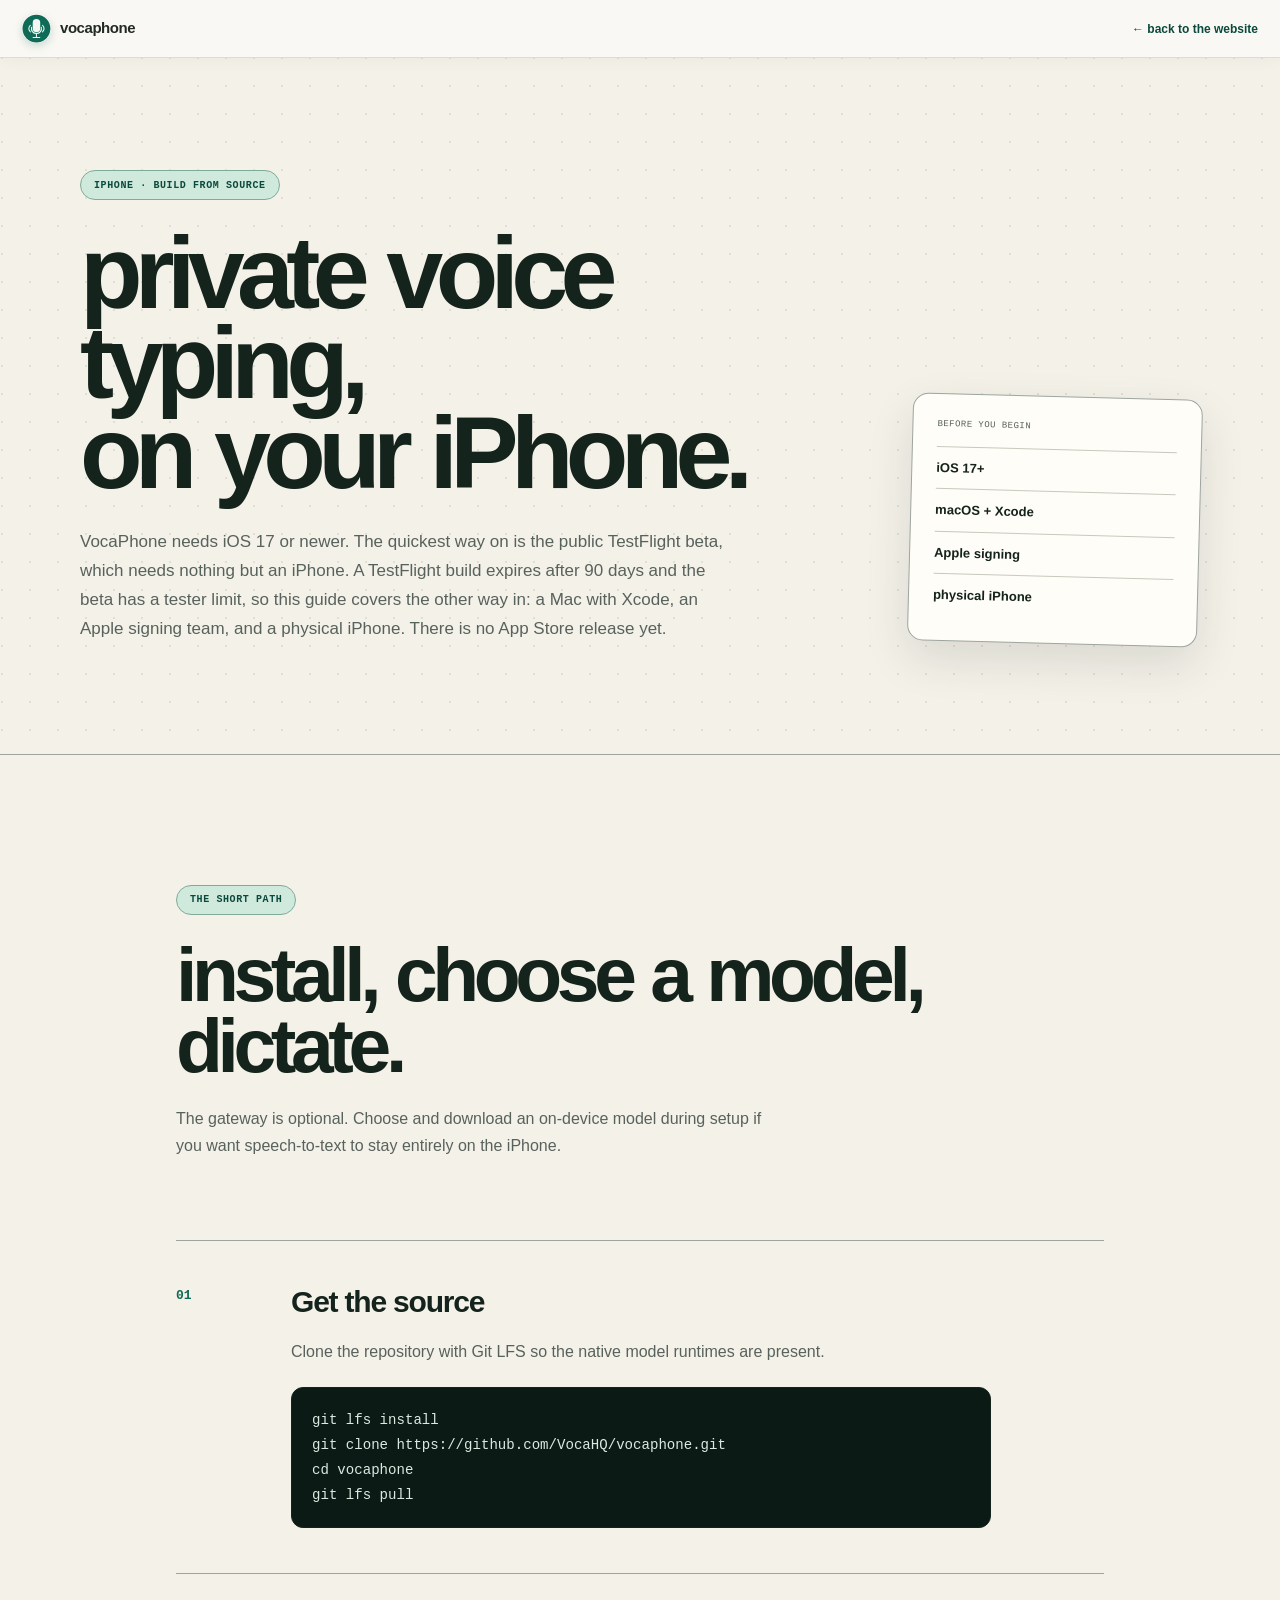
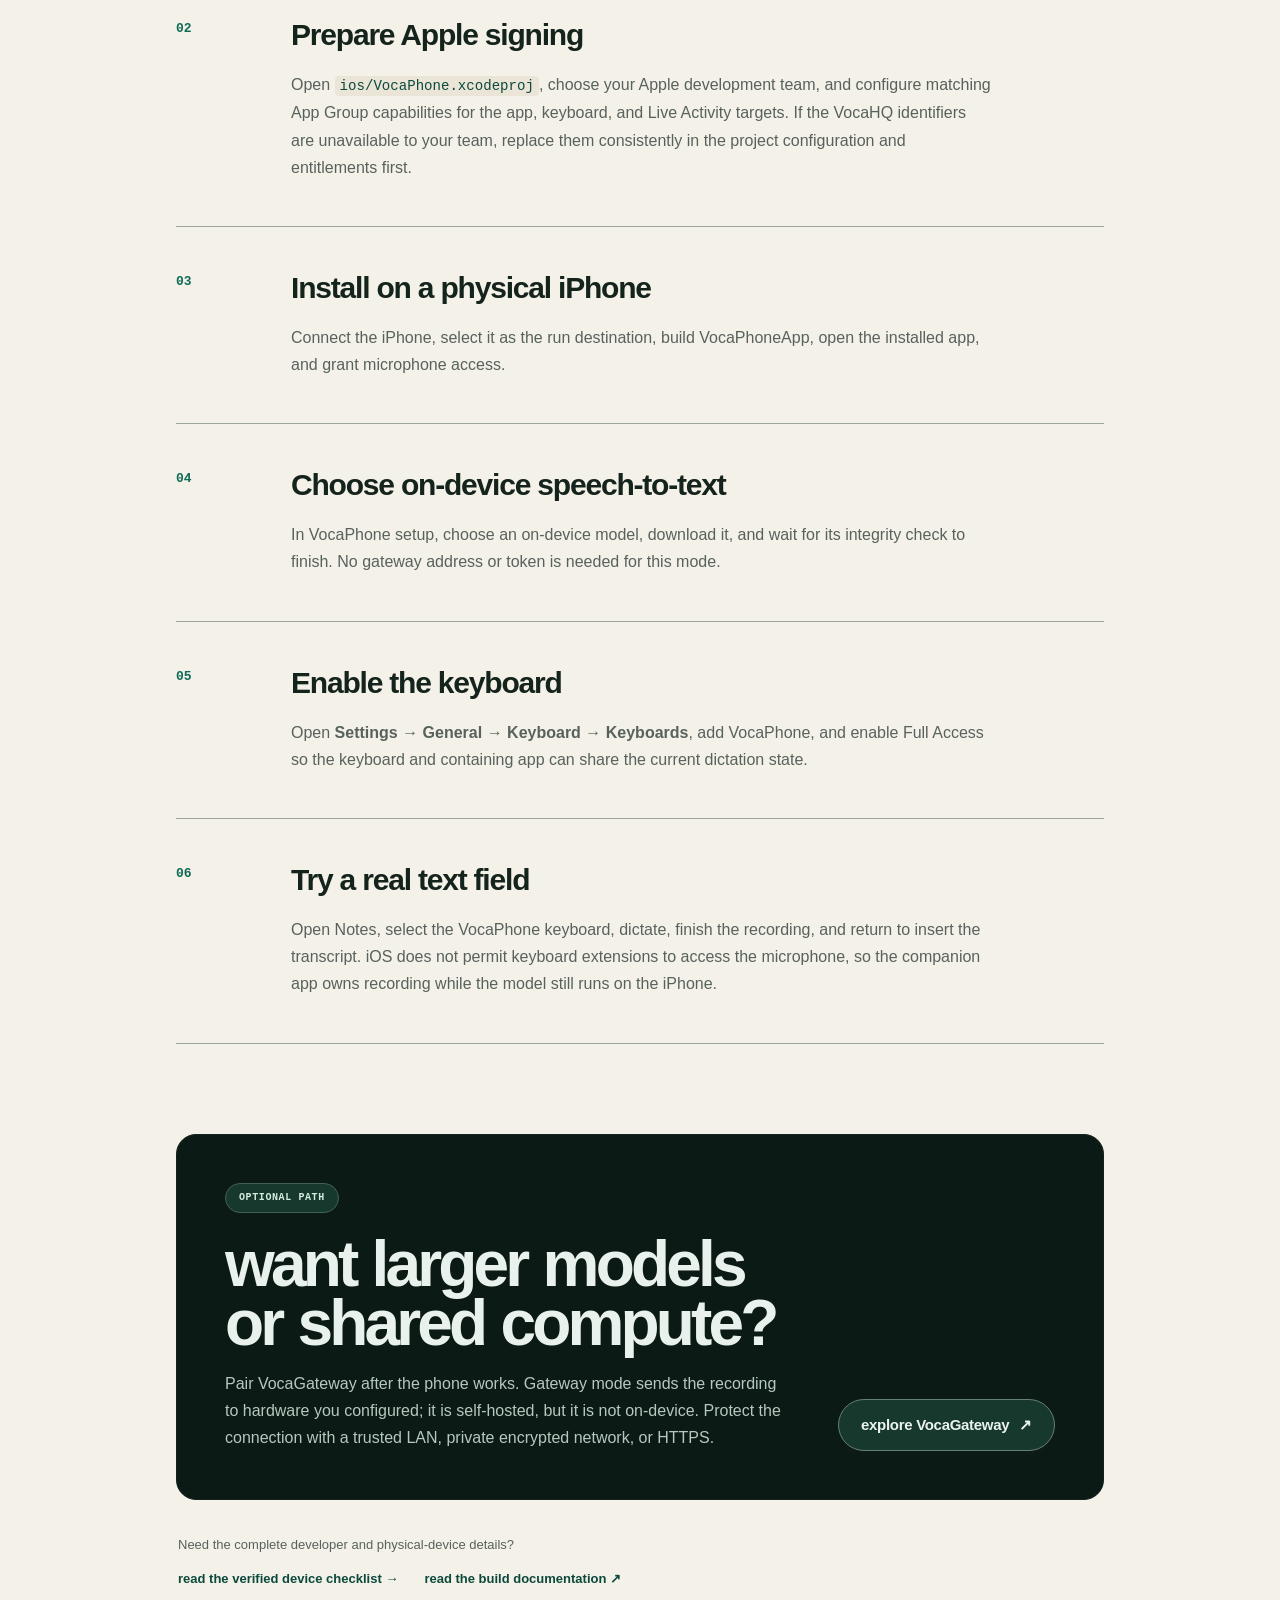
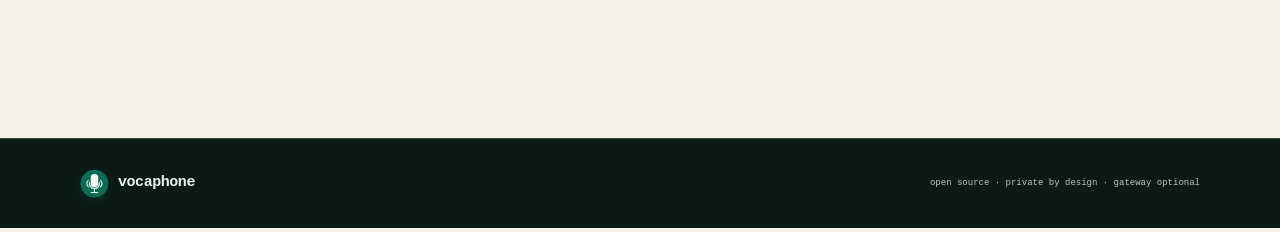
==== commit ff1e490c: "feat(web): show Android and iPhone on the OG card Pair the real Android keyboard shot with the site'" ====
--- a/web/iphone/index.html
+++ b/web/iphone/index.html
@@ -29,7 +29,7 @@
     <meta property="og:image:height" content="630" />
     <meta
       property="og:image:alt"
-      content="VocaPhone private voice typing, on-device first with an optional self-hosted gateway"
+      content="VocaPhone on Android and iPhone, on-device first with an optional self-hosted gateway"
     />
     <meta name="twitter:card" content="summary_large_image" />
     <meta name="twitter:title" content="Install VocaPhone on iPhone" />
@@ -40,7 +40,7 @@
     <meta name="twitter:image" content="https://vocaphone.vocahq.com/assets/og-image.png" />
     <meta
       name="twitter:image:alt"
-      content="VocaPhone private voice typing, on-device first with an optional self-hosted gateway"
+      content="VocaPhone on Android and iPhone, on-device first with an optional self-hosted gateway"
     />
     <title>Install VocaPhone on iPhone</title>
     <link rel="icon" href="../assets/vocaphone-logo.svg" type="image/svg+xml" />
--- a/web/styles.css
+++ b/web/styles.css
@@ -294,6 +294,13 @@
   box-shadow: 0 2px 0 rgb(20 35 28 / 15%);
 }
 
+.mark-sprite {
+  position: absolute;
+  width: 0;
+  height: 0;
+  overflow: hidden;
+}
+
 .button svg {
   width: 20px;
   height: 20px;
@@ -302,6 +309,13 @@
   stroke-linecap: round;
   stroke-linejoin: round;
   stroke-width: 1.8;
+}
+
+/* The Apple mark is a solid shape rather than the line drawing the phone
+   glyph beside it is, so it opts out of the shared stroke treatment. */
+.button svg.mark-solid {
+  fill: currentColor;
+  stroke: none;
 }
 
 .button-primary {
@@ -619,8 +633,11 @@
 .wave-doodle i:nth-child(5) { height: 22px; }
 
 .wave-one {
-  top: 469px;
-  left: 28%;
+  /* The copy column is centred and grows with the viewport, so anything
+     parked near the middle lands on the lede or the buttons at some width.
+     This sits out in the left margin under the message bubble instead. */
+  top: 566px;
+  left: 12%;
   transform: rotate(-3deg);
 }
 
@@ -917,8 +934,13 @@
 
 .local-sticker {
   position: absolute;
-  top: 76px;
-  left: -40px;
+  /* Clear of the contact row above it, and inside the frame: the parent is a
+     .window with overflow: hidden, so the negative offset this used to carry
+     was clipped into "SCRIBED ON / IS PHONE" rather than hanging over the
+     edge. The conversation is right-aligned, so the left of the message area
+     is the empty part. */
+  top: 112px;
+  left: 20px;
   padding: 13px 18px;
   color: #2b3a32;
   background: #dfecc6;
@@ -2367,6 +2389,12 @@
   font-size: 8px;
 }
 
+.platform-symbol svg {
+  width: 13px;
+  height: 13px;
+  fill: currentColor;
+}
+
 .phone-frame {
   position: relative;
   width: 292px;
@@ -2521,14 +2549,25 @@
   line-height: 1.6;
 }
 
-.platform-card > a {
-  display: inline-flex;
-  gap: 6px;
-  align-items: center;
-  margin-left: 10px;
-  color: var(--brand-dark);
+.platform-card-actions {
+  display: flex;
+  flex-wrap: wrap;
+  gap: 10px;
+  margin-top: 18px;
+  padding: 0 2px;
+}
+
+/* A card is a smaller surface than the hero, so the shared button runs at a
+   reduced size here rather than dominating the copy above it. */
+.platform-card-actions .button {
+  min-height: 42px;
+  padding: 0 16px;
   font-size: 13px;
-  font-weight: 700;
+}
+
+.platform-card-actions .button svg {
+  width: 16px;
+  height: 16px;
 }
 
 .install-section {
@@ -3407,11 +3446,29 @@
   to { transform: translateX(-50%); }
 }
 
+/* The headline is centred and clamp-sized, so it reaches the cards parked in
+   the side margins well before the layout itself gets narrow. Fading them, as
+   this used to, left the collision in place and only made it fainter. */
+@media (max-width: 1330px) {
+  .mini-message,
+  .language-note {
+    display: none;
+  }
+}
+
 @media (max-width: 1180px) {
   .system-strip {
     display: none;
   }
 
+  /* The install row carries three buttons now that iPhone has a build of its
+     own, so it reaches the folder and the ascii tag that used to sit clear of
+     it on either side. */
+  .folder-one,
+  .face-two {
+    display: none;
+  }
+
   .menu-bar {
     grid-template-columns: 1fr auto 1fr;
   }
@@ -3423,12 +3480,6 @@
 
   .local-card {
     transform: scale(0.86) rotate(3deg);
-  }
-
-  .mini-message,
-  .language-note {
-    opacity: 0.65;
-    transform: scale(0.82);
   }
 
   .route-visual {
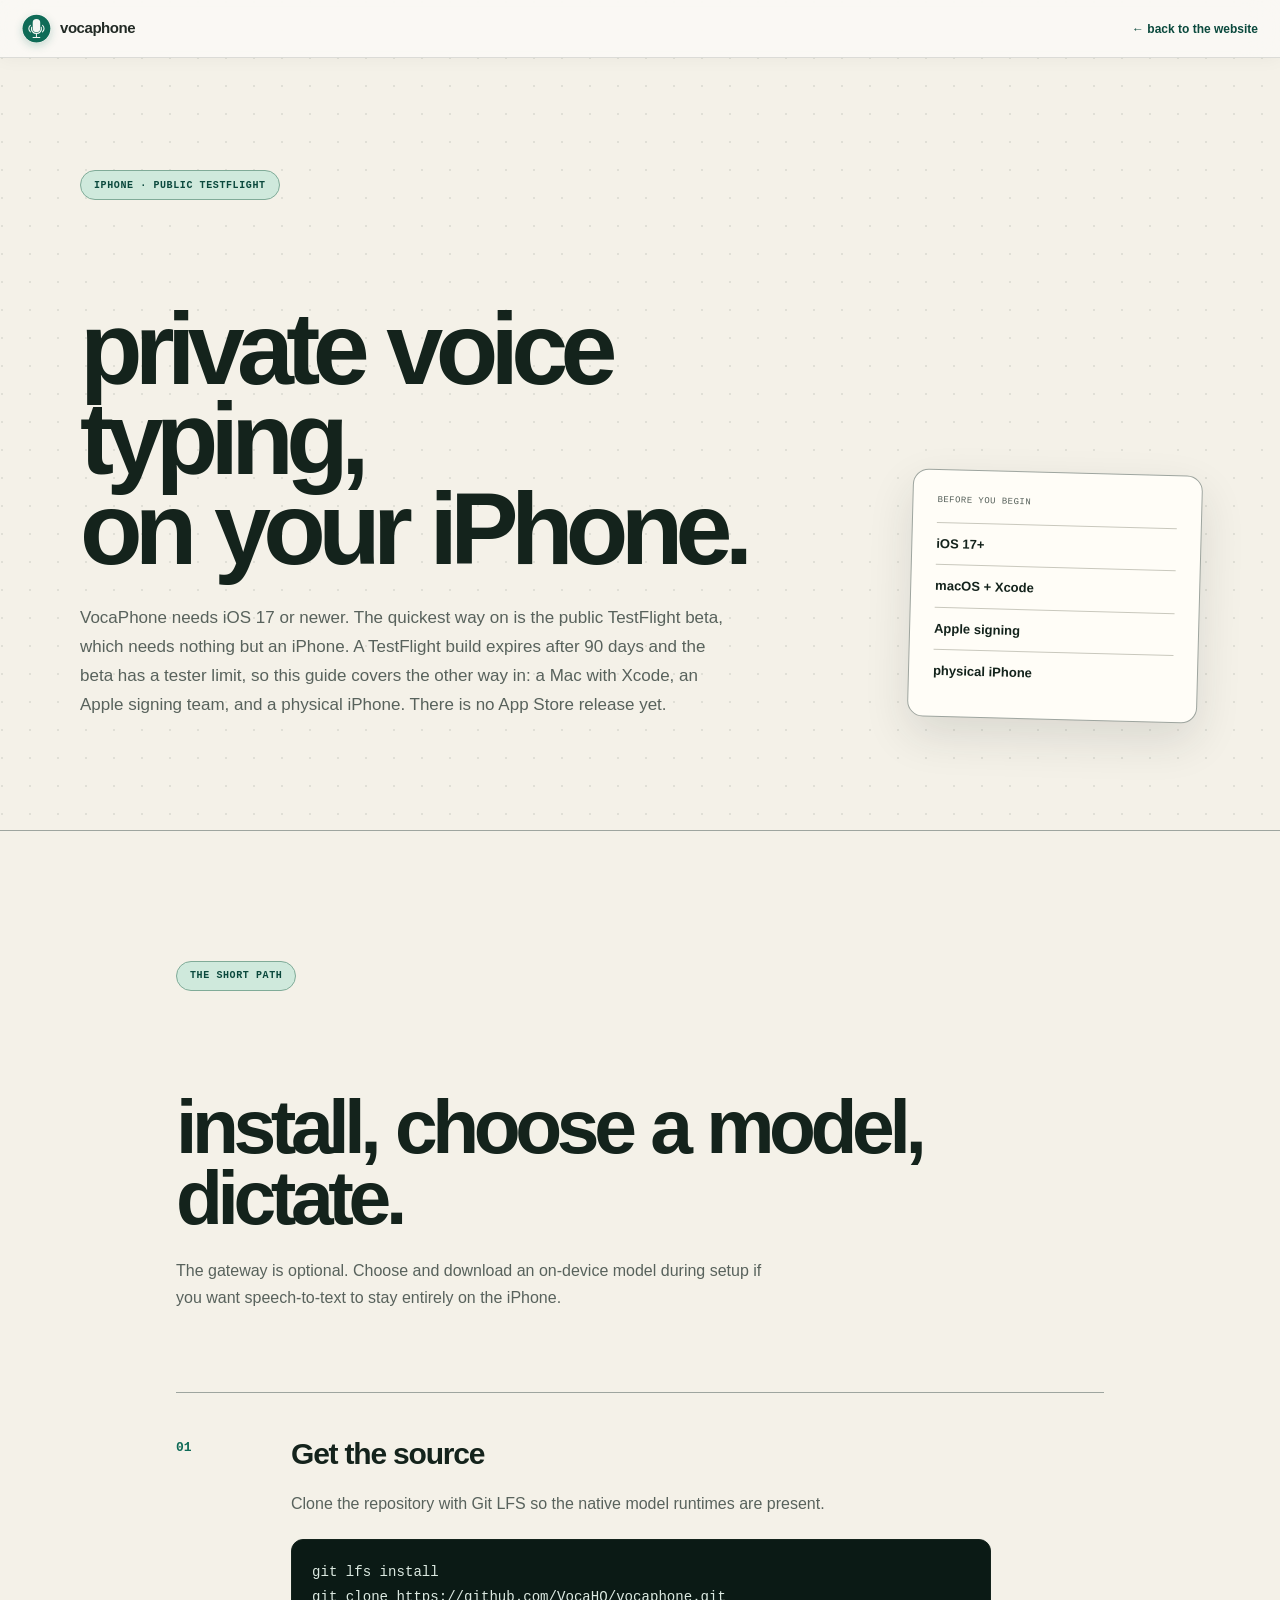
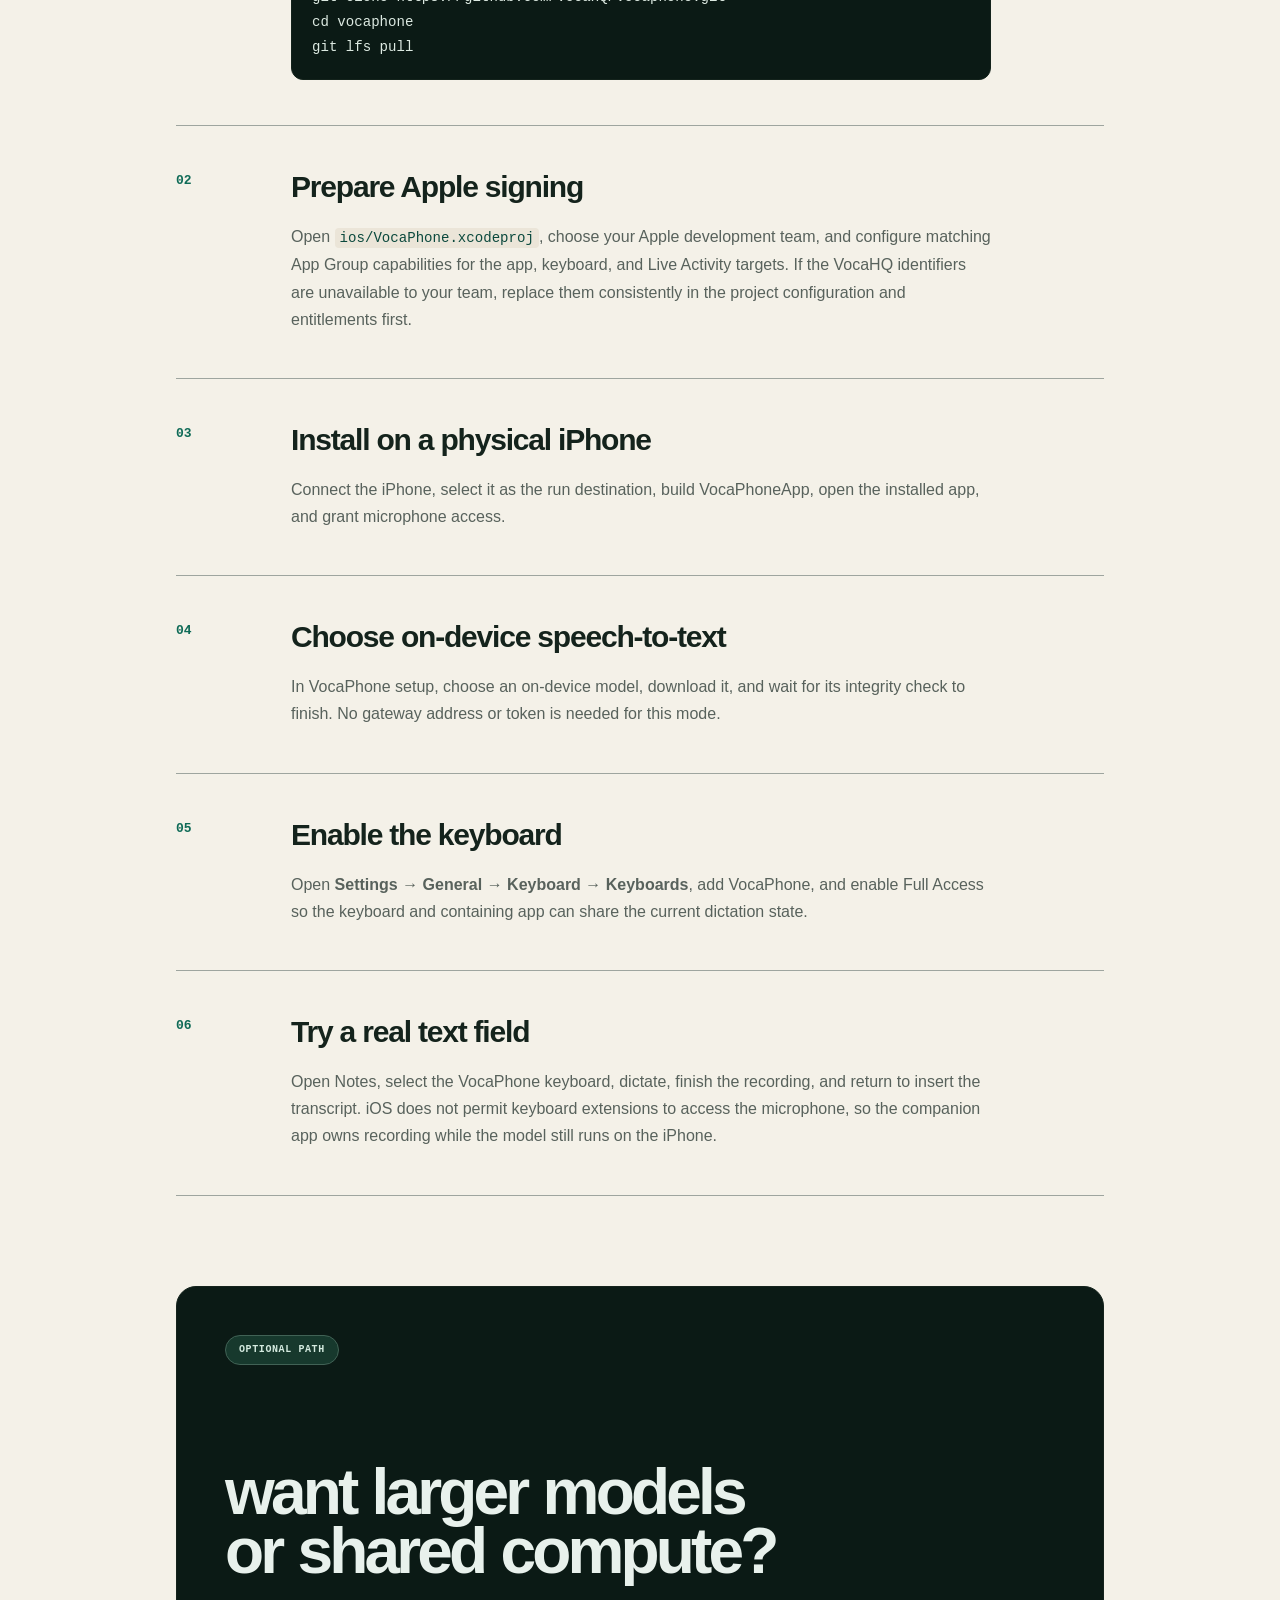
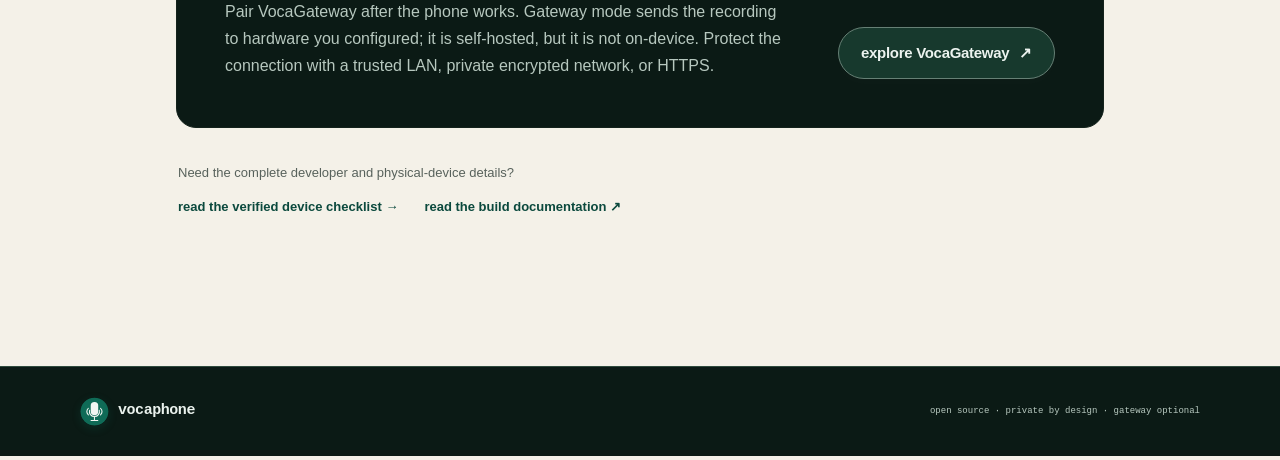
==== commit 5c291e9d: "Fix the vocaphone.vocahq.com audit from #212" ====
--- a/web/iphone/index.html
+++ b/web/iphone/index.html
@@ -13,7 +13,7 @@
     <meta property="og:title" content="Install VocaPhone on iPhone" />
     <meta
       property="og:description"
-      content="Build from source, install the keyboard, and run speech-to-text on your iPhone."
+      content="Join the public TestFlight, or build from source, then install the keyboard and run speech-to-text on your iPhone."
     />
     <meta property="og:type" content="website" />
     <meta property="og:locale" content="en_US" />
@@ -35,7 +35,7 @@
     <meta name="twitter:title" content="Install VocaPhone on iPhone" />
     <meta
       name="twitter:description"
-      content="Build VocaPhone from source, install the private keyboard, and run speech-to-text on your iPhone."
+      content="Join the public TestFlight, or build from source, then install the private keyboard and run speech-to-text on your iPhone."
     />
     <meta name="twitter:image" content="https://vocaphone.vocahq.com/assets/og-image.png" />
     <meta
@@ -63,7 +63,7 @@
     <main class="guide-main" id="guide-content">
       <section class="guide-hero dot-field">
         <div>
-          <span class="section-tag">iPhone · build from source</span>
+          <span class="section-tag">iPhone · public TestFlight</span>
           <h1>private voice typing,<br />on your iPhone.</h1>
           <p>
             VocaPhone needs iOS 17 or newer. The quickest way on is the public
--- a/web/styles.css
+++ b/web/styles.css
@@ -21,6 +21,7 @@
   --font-display: "Avenir Next", "SF Pro Display", "Helvetica Neue", Helvetica, Arial, sans-serif;
   --font-body: Inter, ui-sans-serif, -apple-system, BlinkMacSystemFont, "Segoe UI", sans-serif;
   --font-mono: "SFMono-Regular", Consolas, "Liberation Mono", monospace;
+  --menu-bar-height: 58px;
 }
 
 * {
@@ -30,7 +31,7 @@
 html {
   overflow-x: clip;
   scroll-behavior: smooth;
-  scroll-padding-top: 76px;
+  scroll-padding-top: calc(var(--menu-bar-height) + 18px);
 }
 
 body {
@@ -1035,6 +1036,25 @@
   word-spacing: 0.035em;
 }
 
+/* The menu bar is fixed and opaque. scroll-padding-top already saves
+   in-page jumps; these titles also need their own top padding so a
+   heading that scrolls up on its own does not sit under the bar.
+   The extra 18px matches the html scroll offset and covers the
+   first-line ink that tight display line-heights paint above the box. */
+.section-heading h2,
+.platform-intro h2,
+.faq-heading h2,
+.manifesto-copy h2,
+.download-copy h2,
+.real-proof-copy h2,
+.gateway-copy h2,
+.guide-hero h1,
+.guide-intro h2,
+.guide-callout h2 {
+  padding-top: calc(var(--menu-bar-height) + 18px);
+  scroll-margin-top: calc(var(--menu-bar-height) + 18px);
+}
+
 .section-heading > p,
 .platform-intro > p {
   max-width: 570px;
@@ -1132,20 +1152,21 @@
   letter-spacing: 0.04em;
 }
 
-.note-page h4 {
-  margin: 8px 0 24px;
-  font-family: var(--font-display);
-  font-size: 34px;
-  font-weight: 650;
-  letter-spacing: -0.05em;
-}
-
 .note-page p {
   max-width: 430px;
   margin: 0;
   font-family: "New York", Georgia, serif;
   font-size: 25px;
   line-height: 1.52;
+}
+
+.note-page .note-title {
+  margin: 8px 0 24px;
+  font-family: var(--font-display);
+  font-size: 34px;
+  font-weight: 650;
+  letter-spacing: -0.05em;
+  line-height: 1.05;
 }
 
 .note-page mark {
@@ -2061,6 +2082,13 @@
   color: #59625d;
   font-size: 11px;
   line-height: 1.55;
+}
+
+.gateway-actions {
+  display: flex;
+  flex-wrap: wrap;
+  gap: 12px;
+  align-items: center;
 }
 
 .gateway-button {
@@ -3737,6 +3765,10 @@
 }
 
 @media (max-width: 640px) {
+  :root {
+    --menu-bar-height: 54px;
+  }
+
   .menu-bar {
     min-height: 54px;
     padding-inline: 14px;
@@ -4020,7 +4052,7 @@
     padding: 15px;
   }
 
-  .gateway-button {
+  .gateway-actions .button {
     width: 100%;
     justify-content: center;
     text-align: center;
@@ -4150,7 +4182,7 @@
     padding: 42px 28px;
   }
 
-  .note-page p {
+  .note-page p:not(.note-title) {
     font-size: 20px;
   }
 
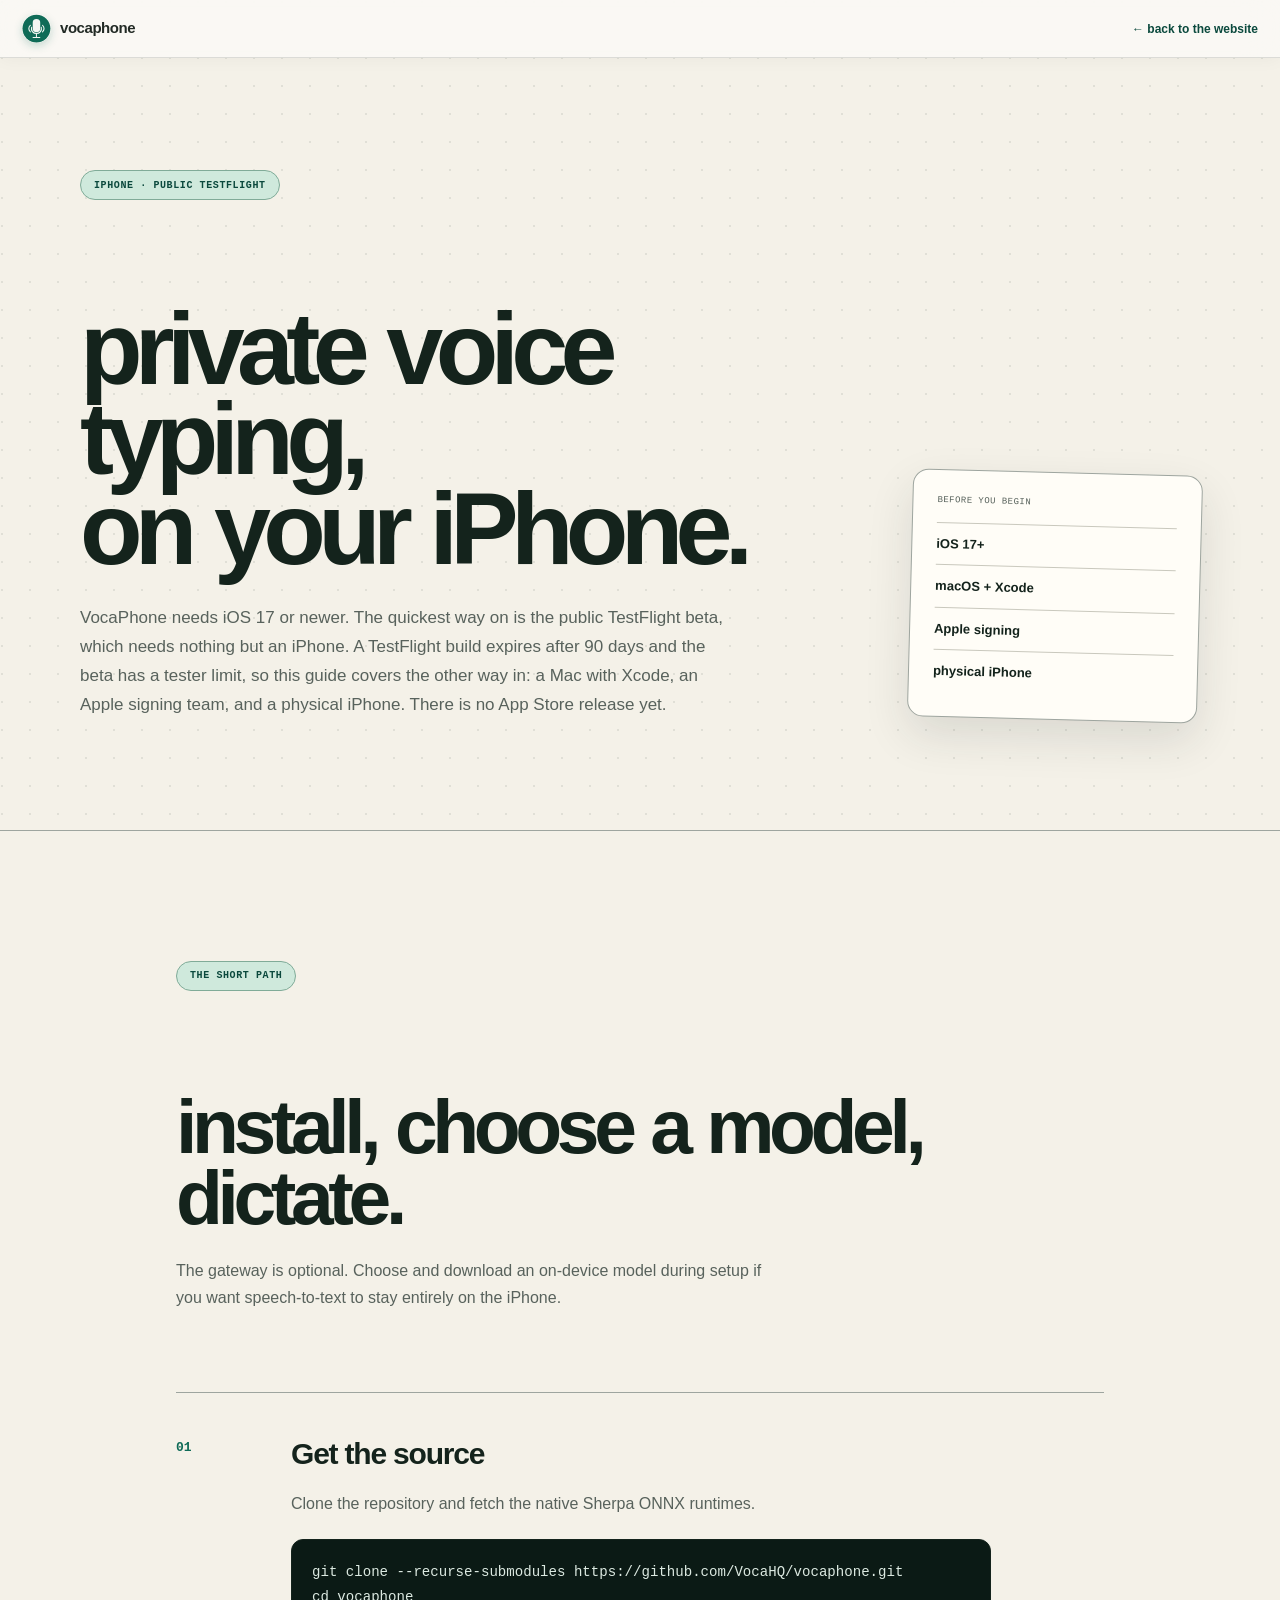
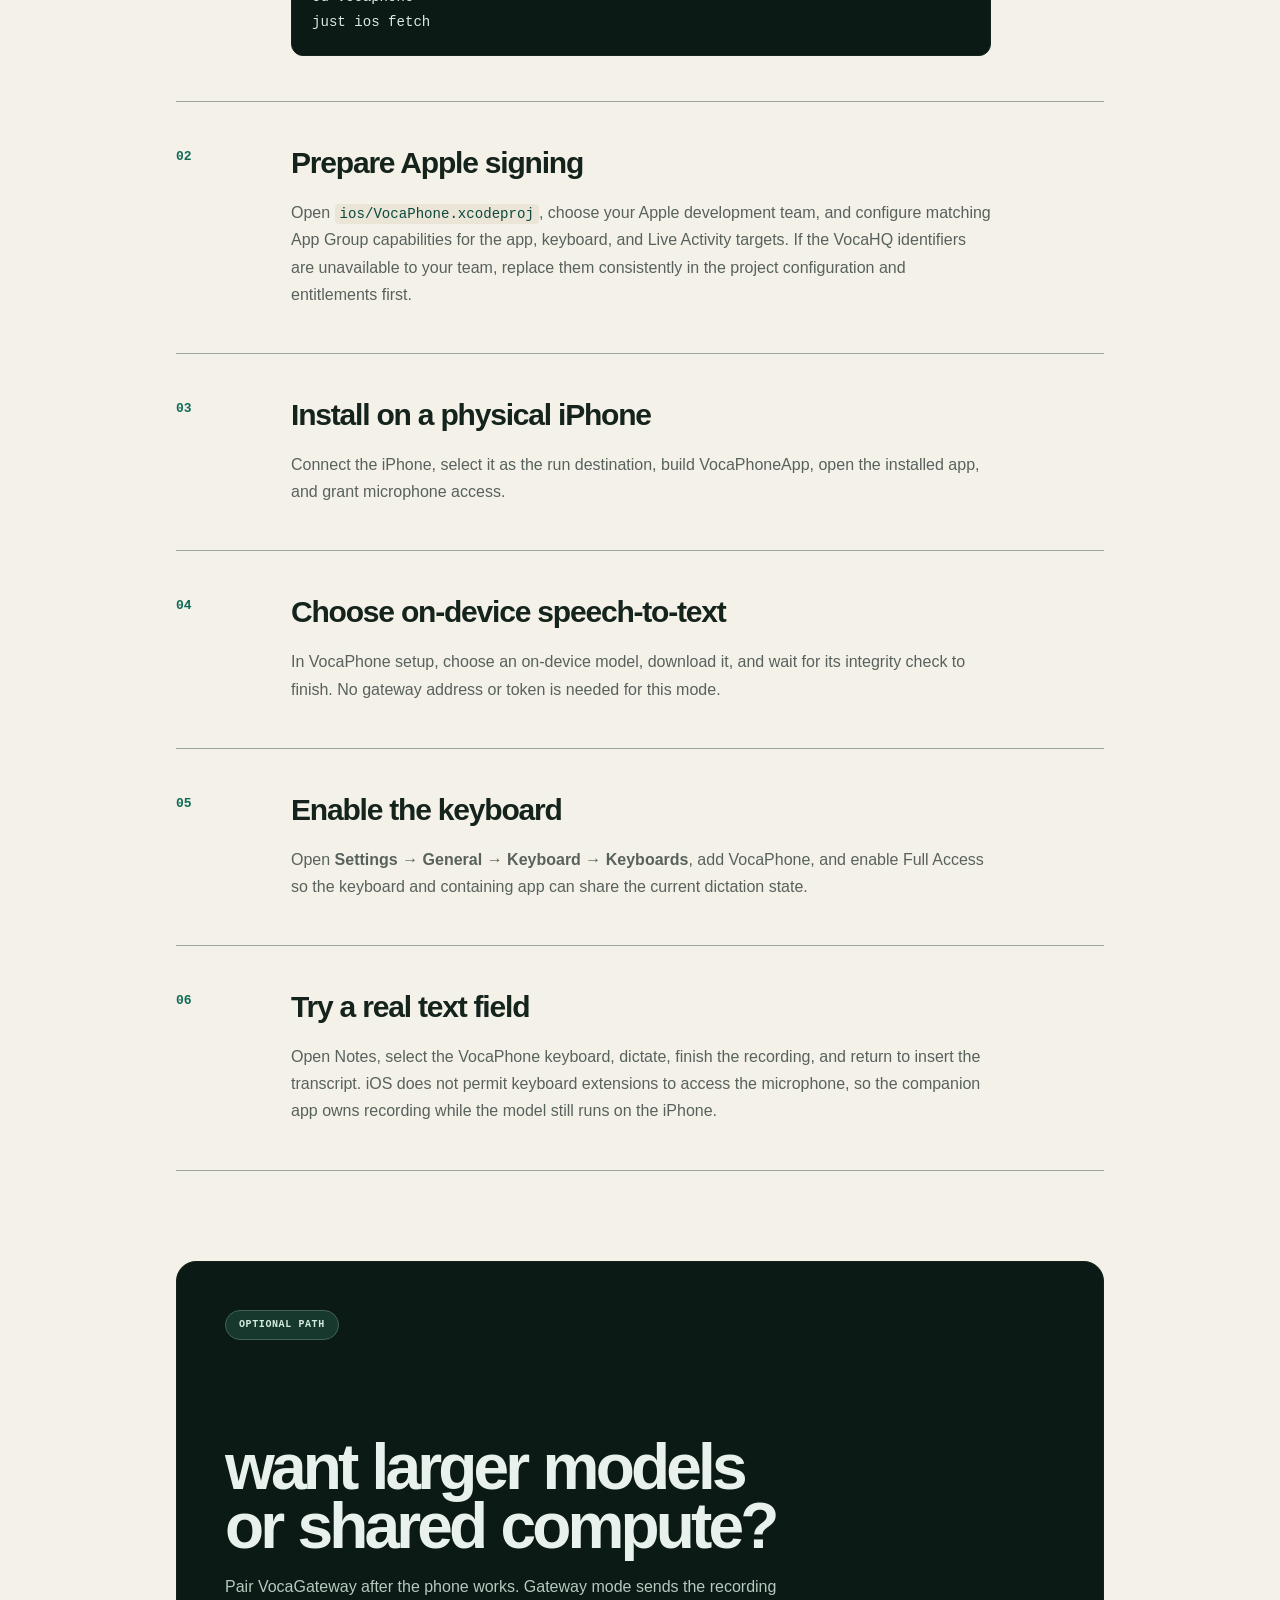
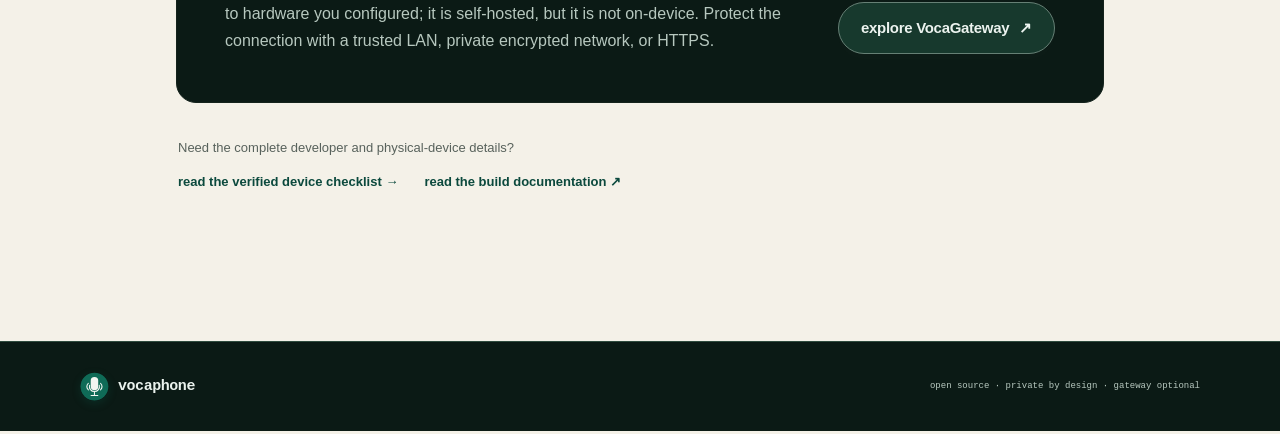
==== commit 2d3c94a3: "fix: fetch iOS Sherpa xcframeworks instead of Git LFS VocaHQ hit the 10 GB/month Git LFS bandwidth c" ====
--- a/web/iphone/index.html
+++ b/web/iphone/index.html
@@ -98,11 +98,10 @@
             <span>01</span>
             <div>
               <h3>Get the source</h3>
-              <p>Clone the repository with Git LFS so the native model runtimes are present.</p>
-              <pre><code>git lfs install
-git clone https://github.com/VocaHQ/vocaphone.git
+              <p>Clone the repository and fetch the native Sherpa ONNX runtimes.</p>
+              <pre><code>git clone --recurse-submodules https://github.com/VocaHQ/vocaphone.git
 cd vocaphone
-git lfs pull</code></pre>
+just ios fetch</code></pre>
             </div>
           </li>
 
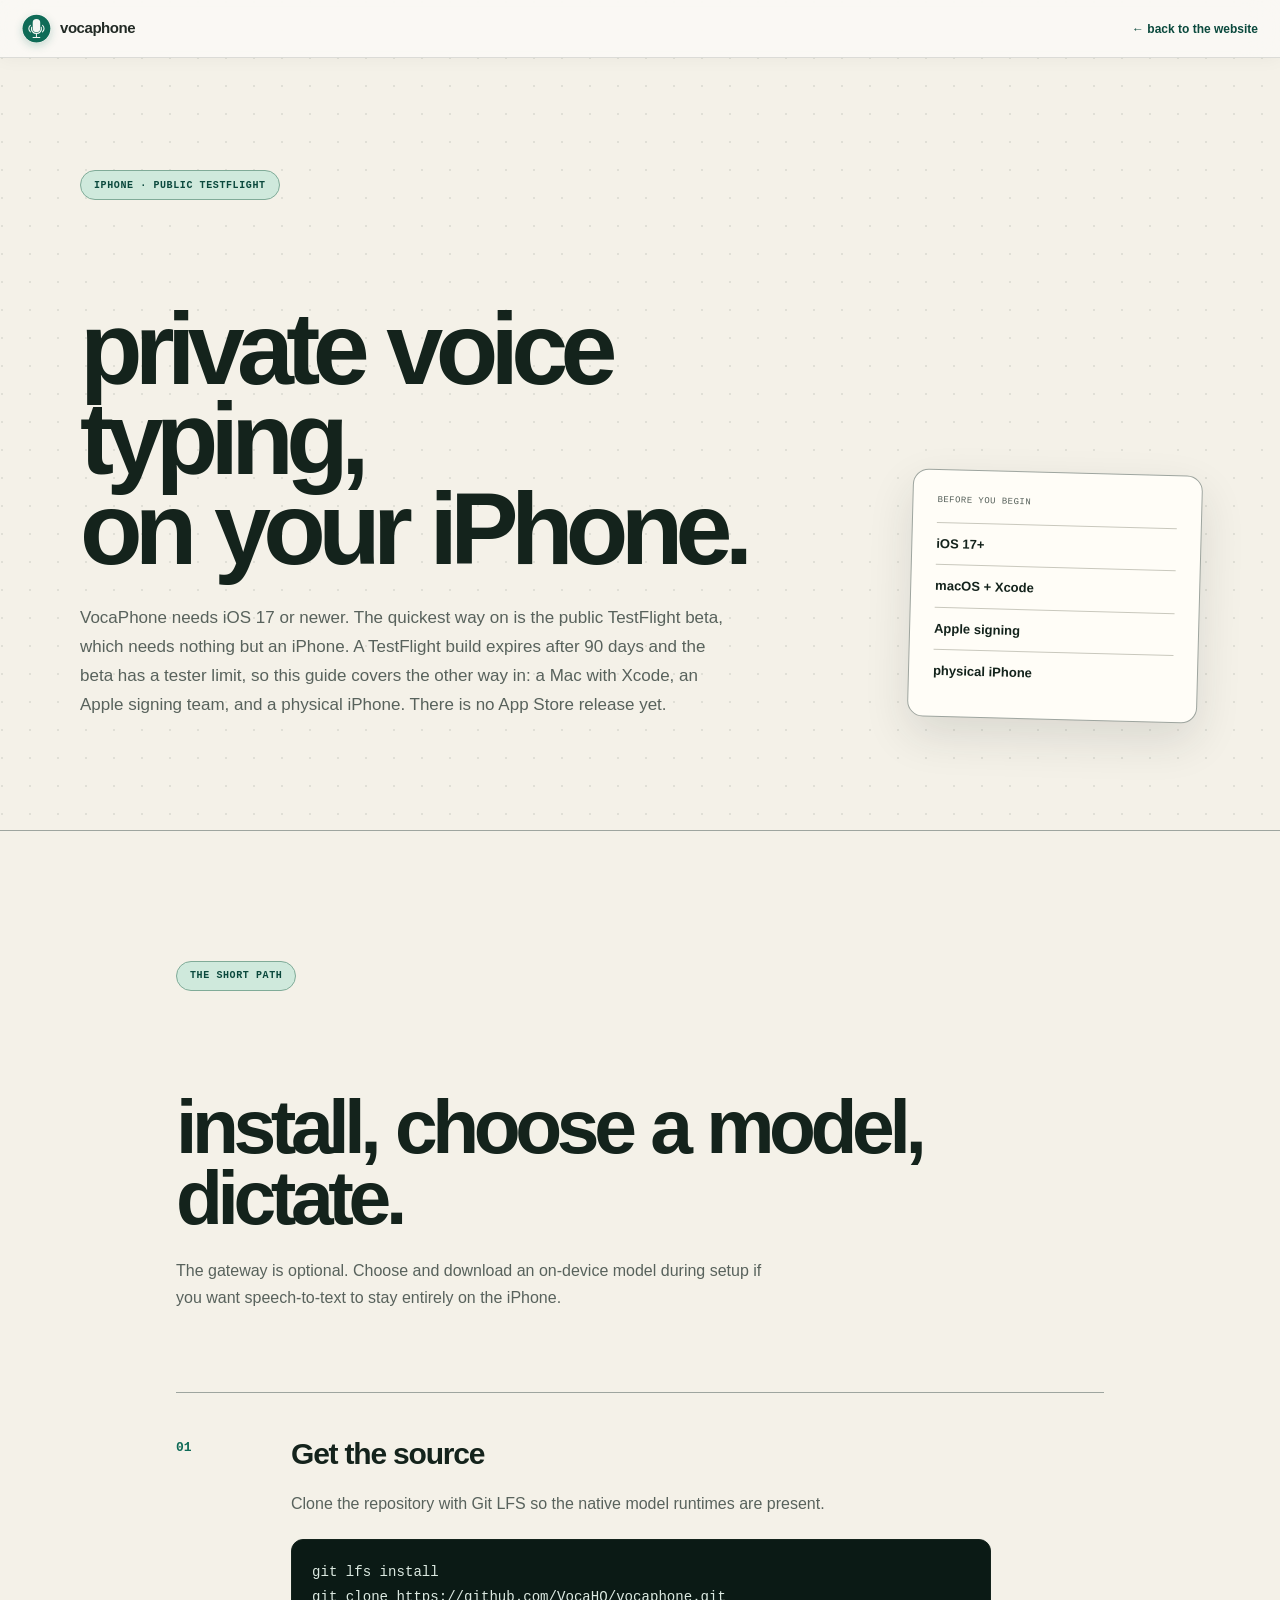
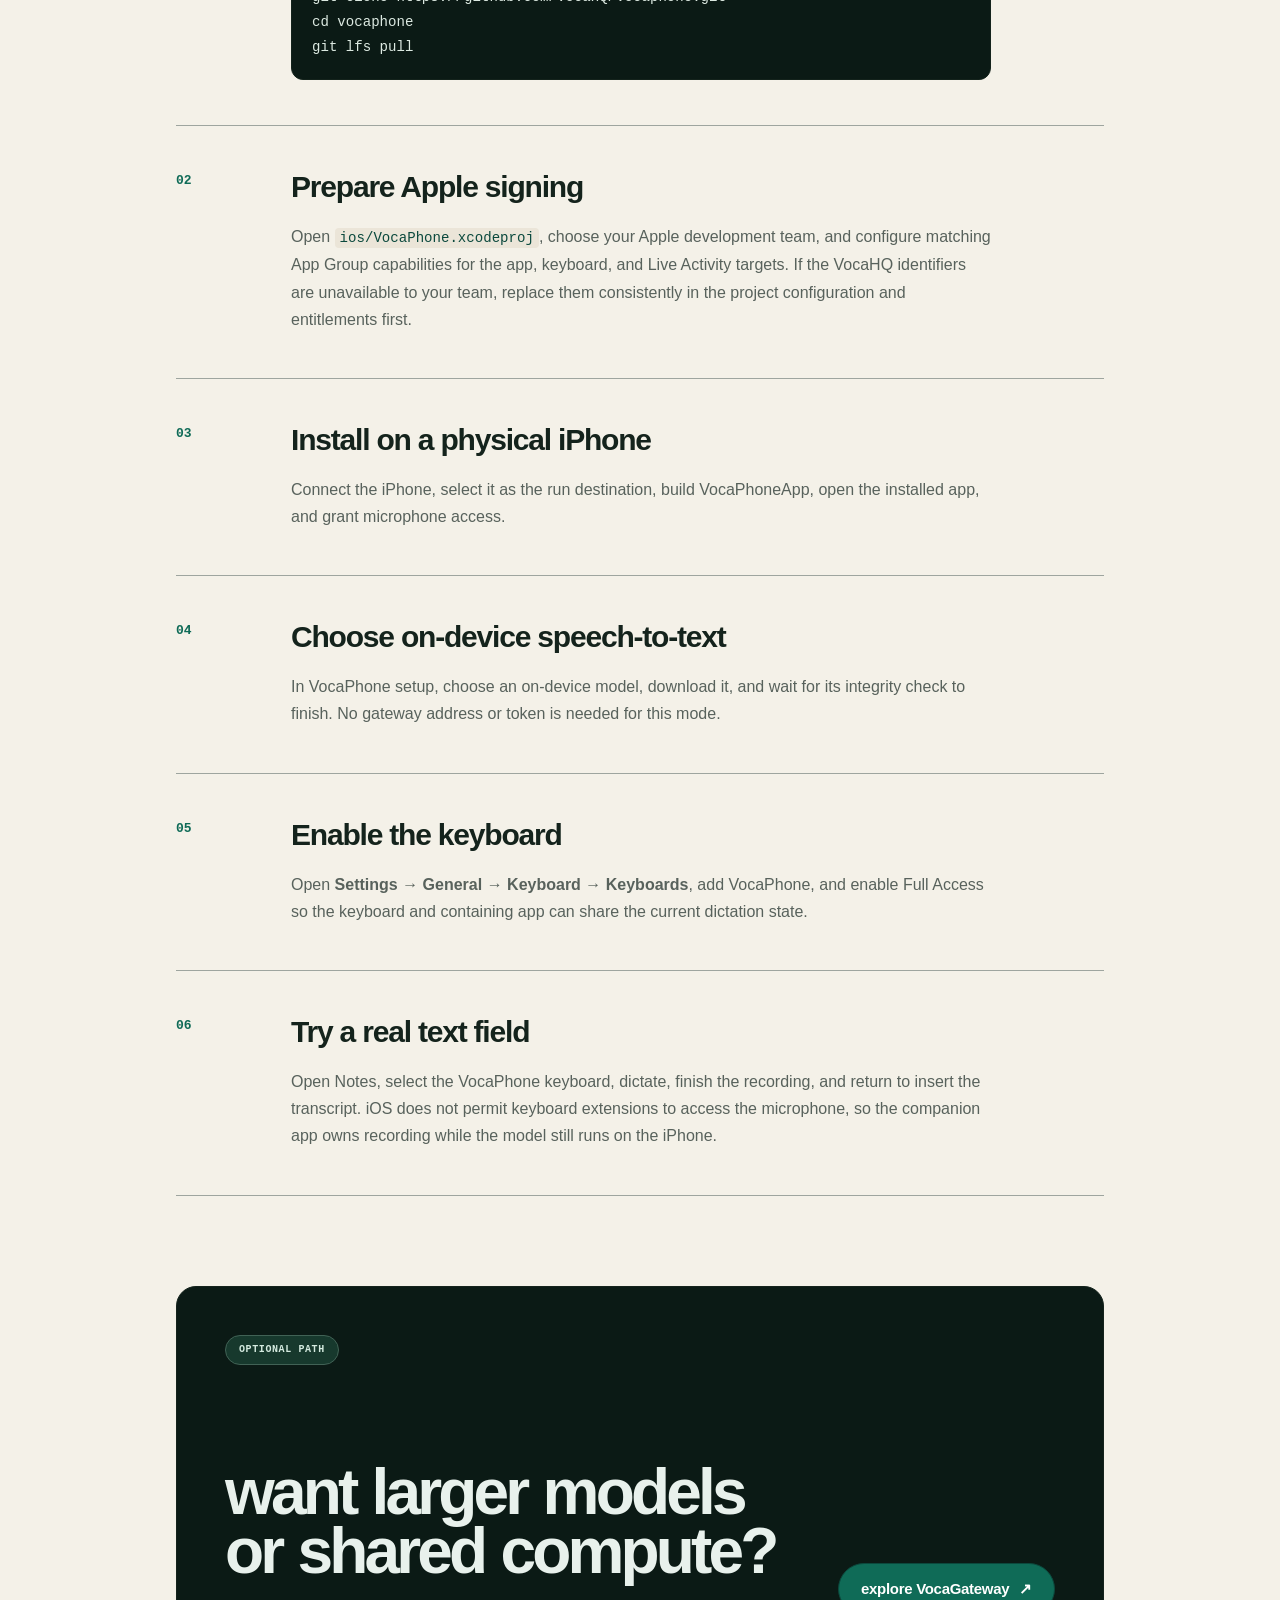
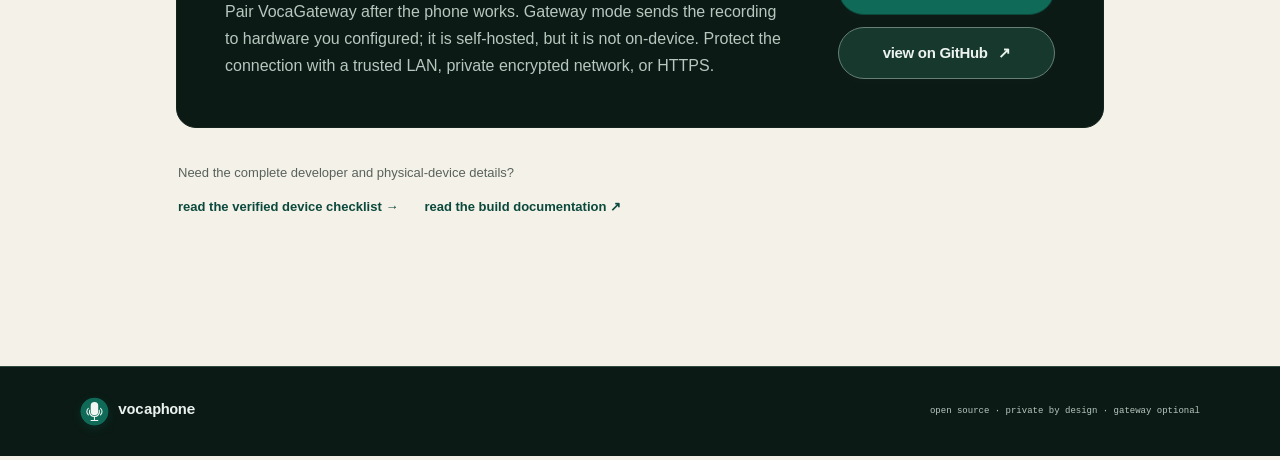
==== commit 781276cb: "Align iPhone meta and Gateway links with the product site The iPhone page description still led with" ====
--- a/web/iphone/index.html
+++ b/web/iphone/index.html
@@ -5,7 +5,7 @@
     <meta name="viewport" content="width=device-width, initial-scale=1.0" />
     <meta
       name="description"
-      content="Build and install VocaPhone on an iPhone, choose an on-device speech-to-text model, and enable the private voice keyboard."
+      content="Join the public TestFlight, or build from source, then install the keyboard and run speech-to-text on your iPhone."
     />
     <meta name="theme-color" content="#f4f1e8" />
     <meta name="robots" content="index, follow" />
@@ -98,10 +98,11 @@
             <span>01</span>
             <div>
               <h3>Get the source</h3>
-              <p>Clone the repository and fetch the native Sherpa ONNX runtimes.</p>
-              <pre><code>git clone --recurse-submodules https://github.com/VocaHQ/vocaphone.git
+              <p>Clone the repository with Git LFS so the native model runtimes are present.</p>
+              <pre><code>git lfs install
+git clone https://github.com/VocaHQ/vocaphone.git
 cd vocaphone
-just ios fetch</code></pre>
+git lfs pull</code></pre>
             </div>
           </li>
 
@@ -179,9 +180,14 @@
               encrypted network, or HTTPS.
             </p>
           </div>
-          <a class="button button-secondary" href="https://github.com/VocaHQ/vocagateway">
-            explore VocaGateway <span aria-hidden="true">↗</span>
-          </a>
+          <div class="gateway-actions">
+            <a class="button gateway-button" href="https://vocagateway.vocahq.com">
+              explore VocaGateway <span aria-hidden="true">↗</span>
+            </a>
+            <a class="button button-secondary" href="https://github.com/VocaHQ/vocagateway">
+              view on GitHub <span aria-hidden="true">↗</span>
+            </a>
+          </div>
         </aside>
 
         <div class="guide-source-links">
--- a/web/styles.css
+++ b/web/styles.css
@@ -2911,6 +2911,11 @@
   background: #24523f;
 }
 
+.guide-callout .gateway-actions {
+  flex-direction: column;
+  align-items: stretch;
+}
+
 .guide-callout + .guide-intro {
   margin-top: 90px;
   margin-bottom: 0;
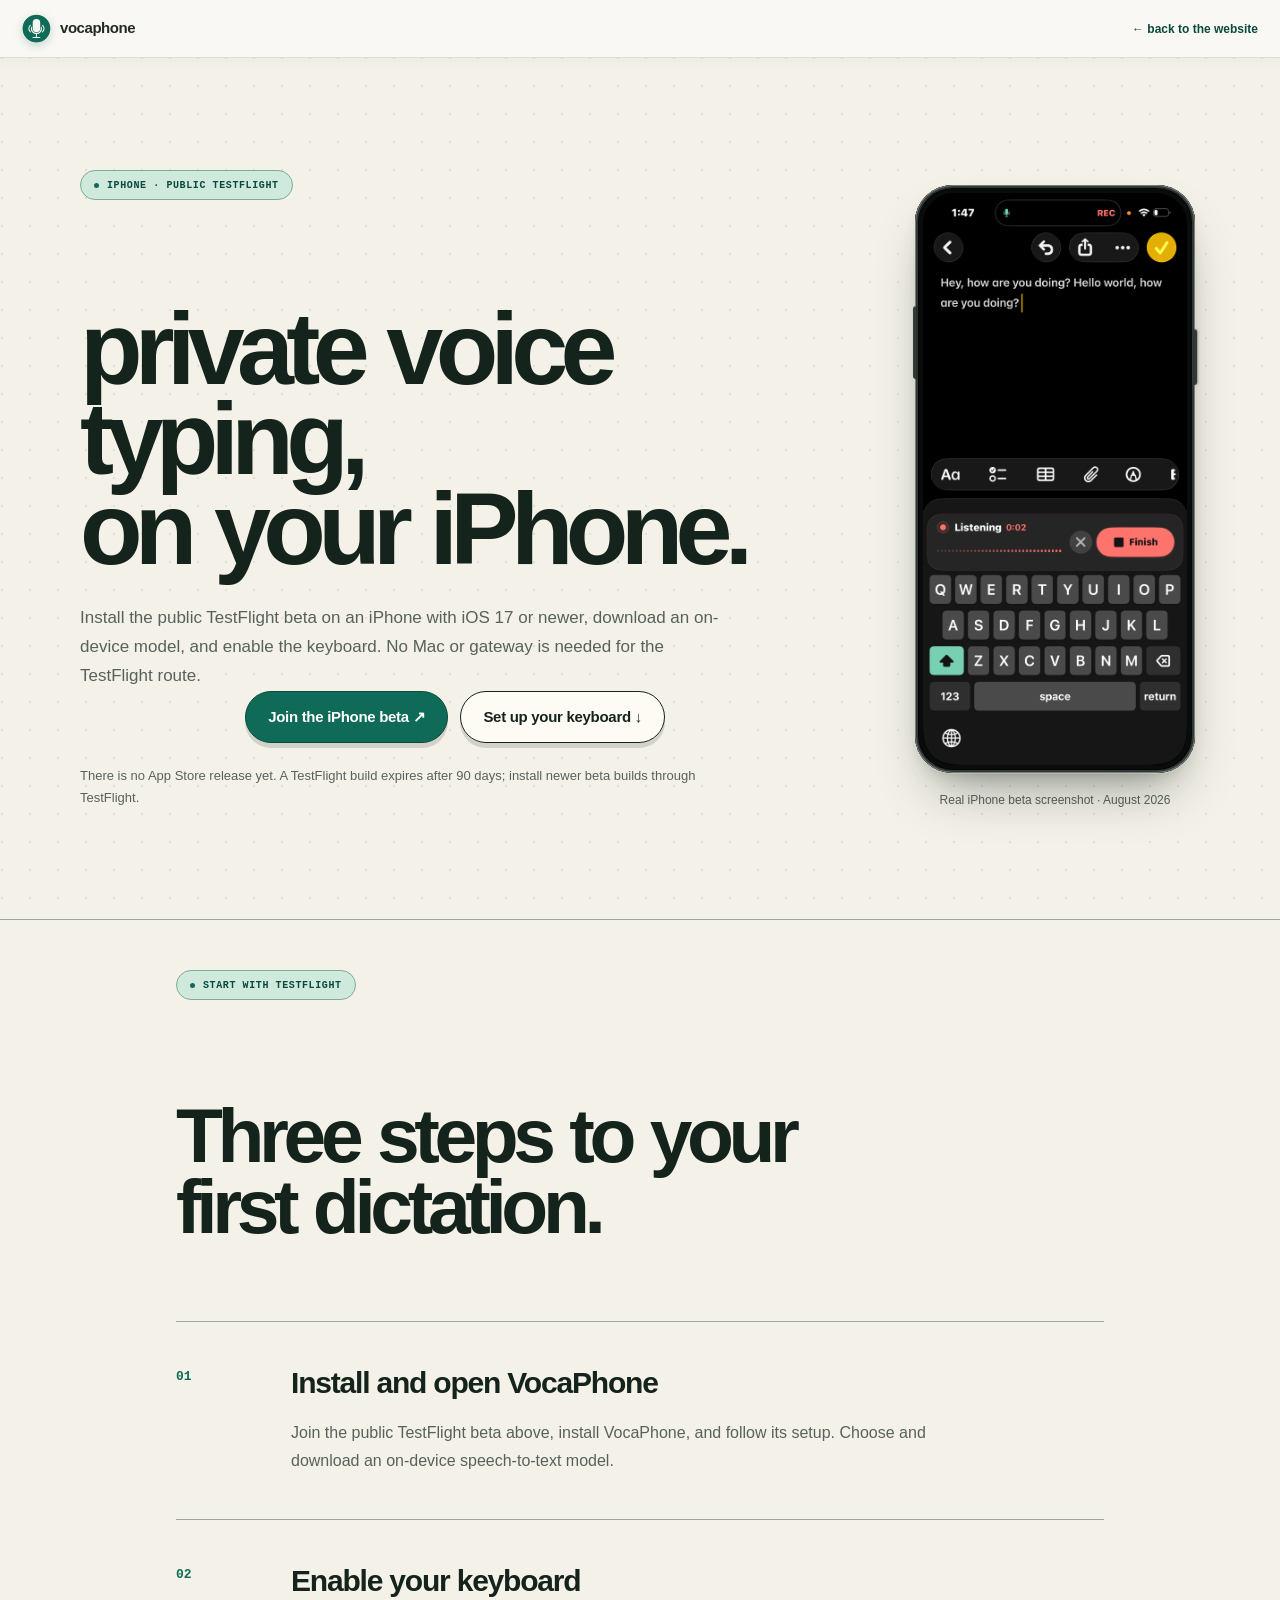
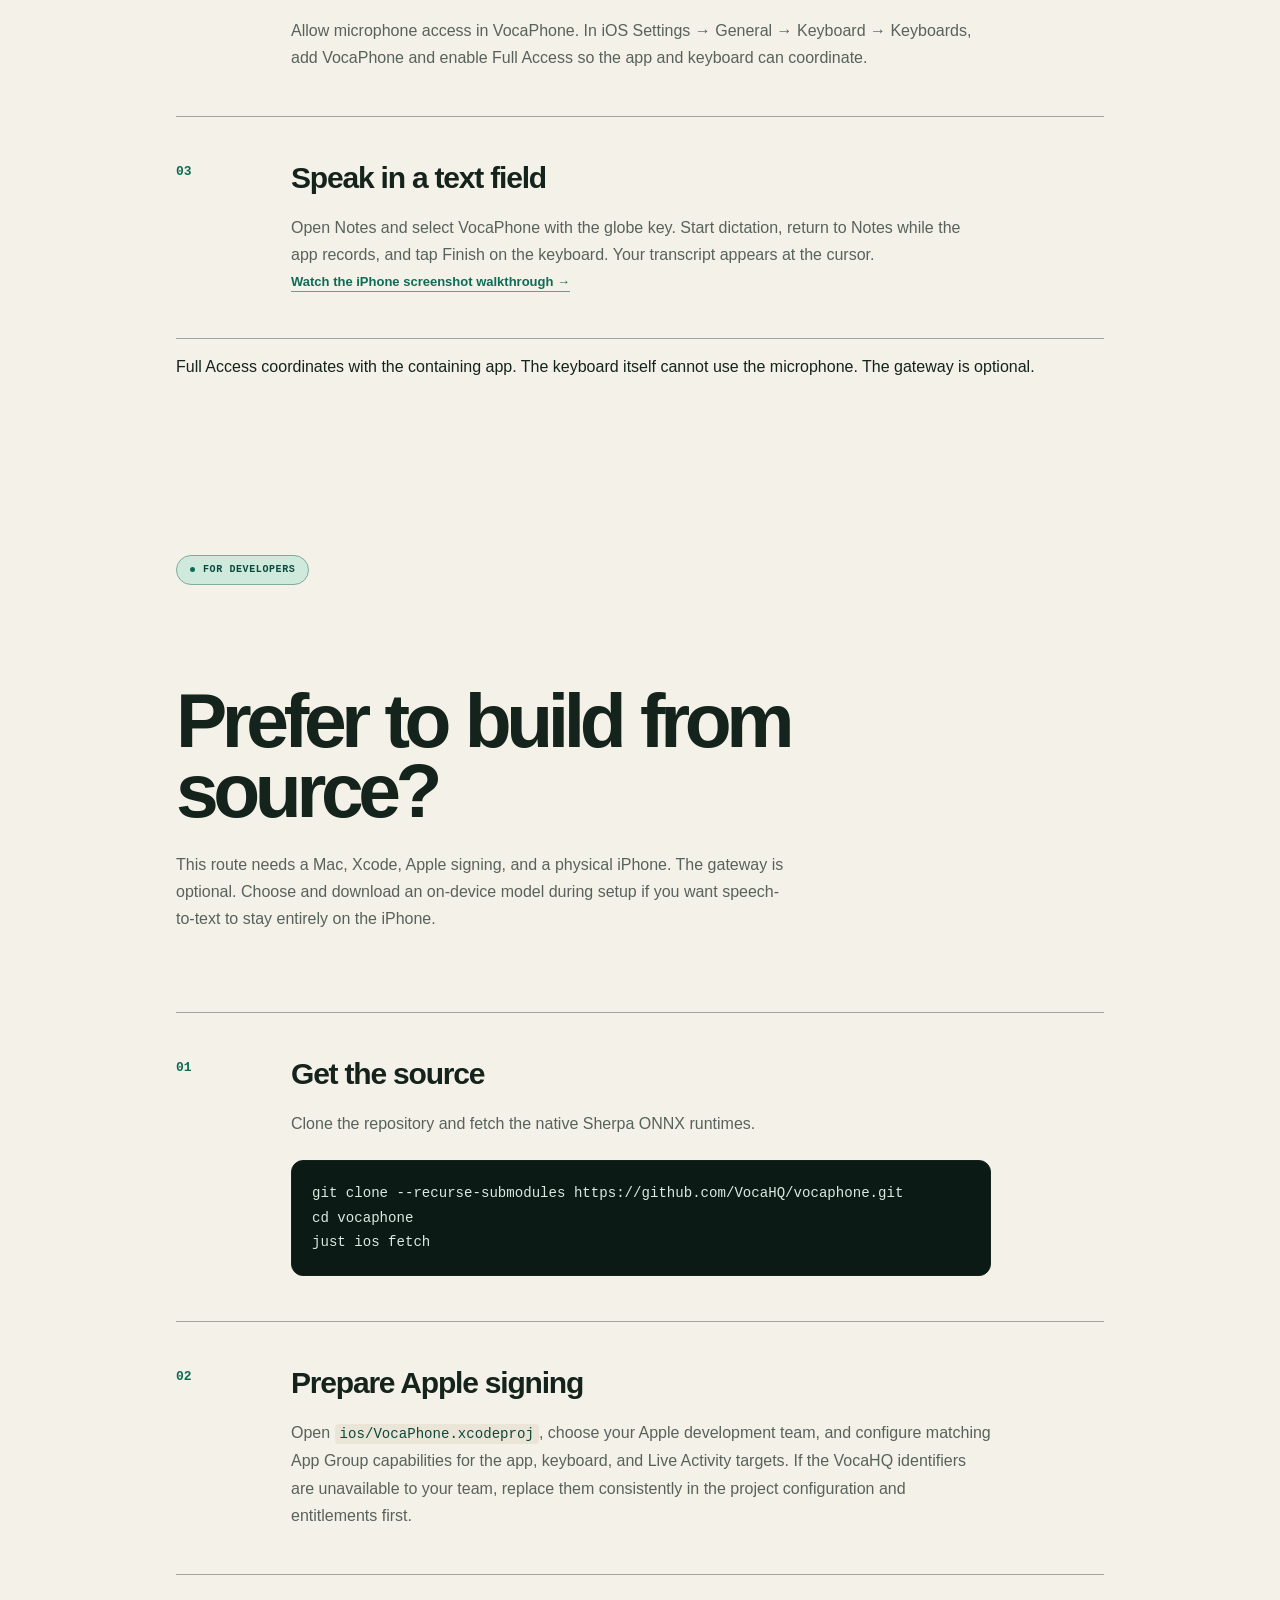
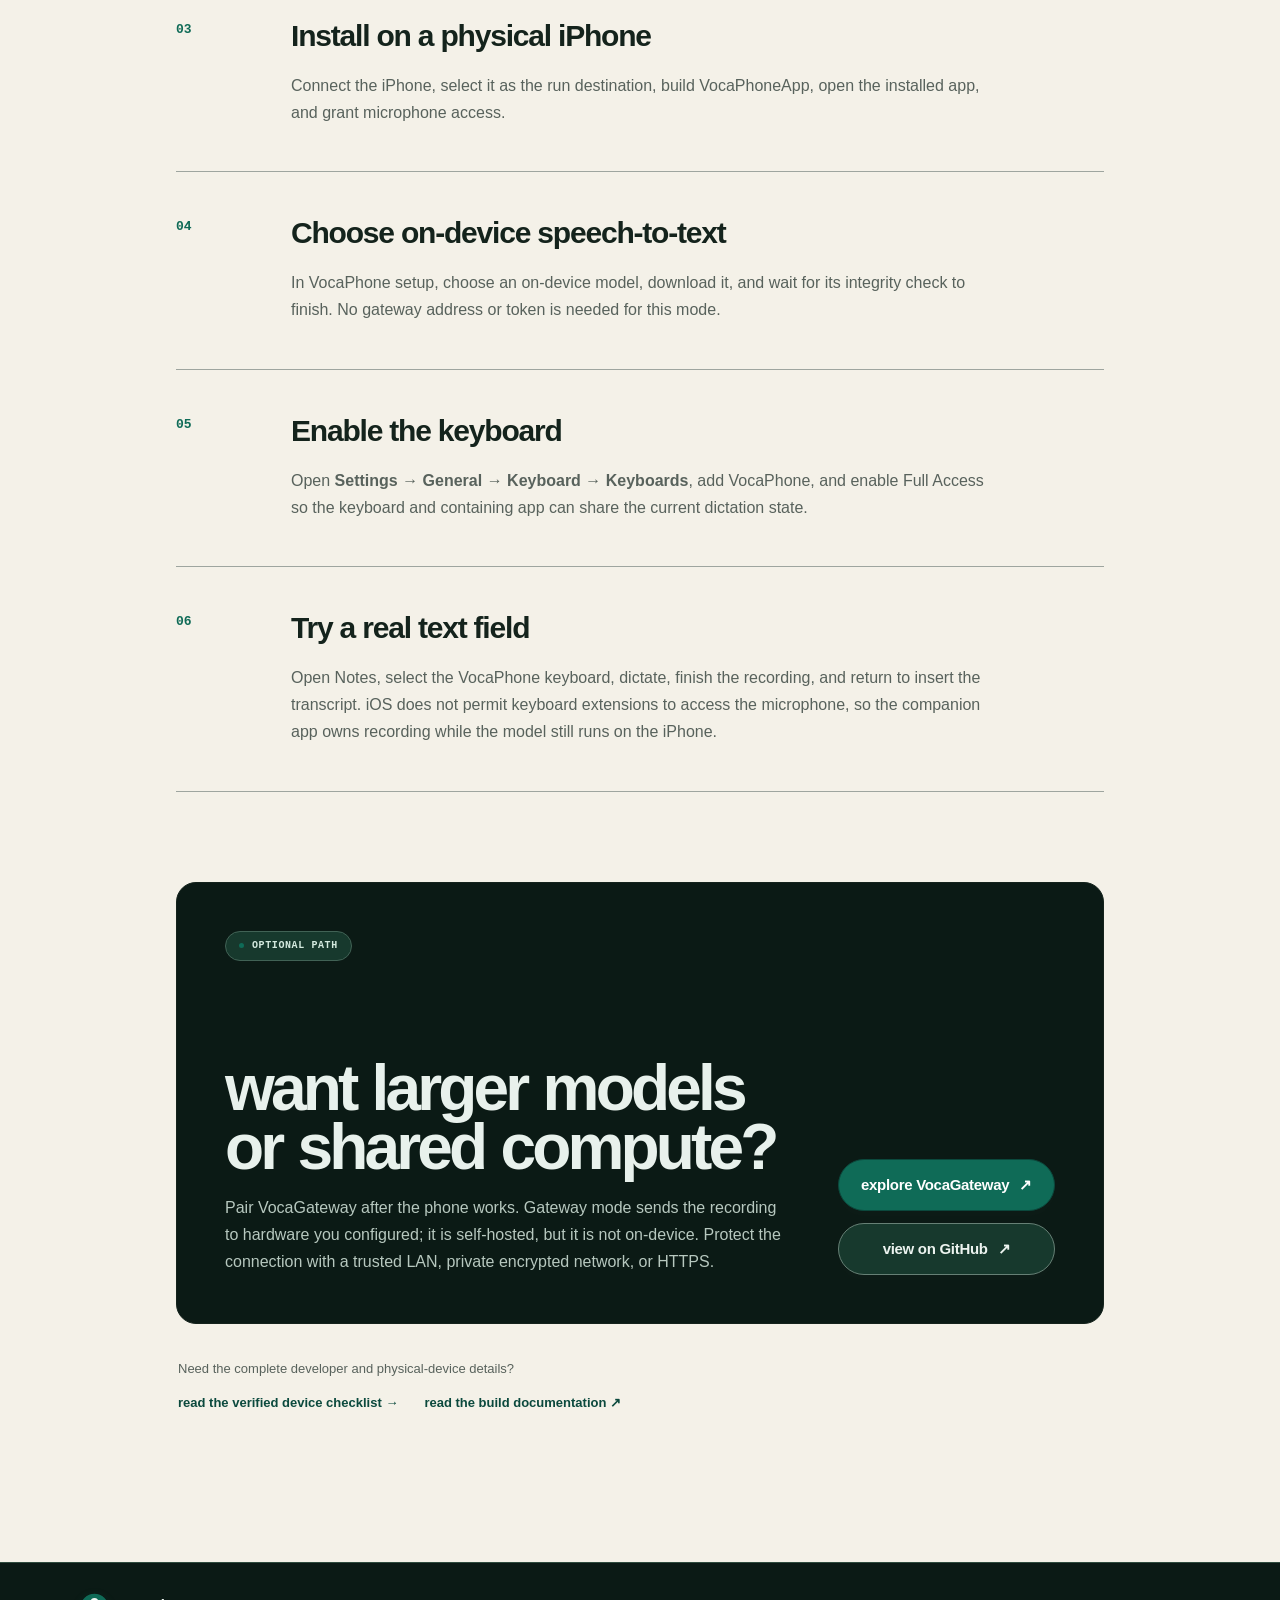
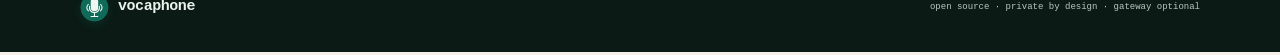
==== commit 2f00ae9c: "feat(web): showcase real phone screenshots and iPhone walkthrough (#246) * feat(web): showcase real " ====
--- a/web/iphone/index.html
+++ b/web/iphone/index.html
@@ -35,7 +35,7 @@
     <meta name="twitter:title" content="Install VocaPhone on iPhone" />
     <meta
       name="twitter:description"
-      content="Join the public TestFlight, or build from source, then install the private keyboard and run speech-to-text on your iPhone."
+      content="Join the public TestFlight, or build from source, then install the keyboard and run speech-to-text on your iPhone."
     />
     <meta name="twitter:image" content="https://vocaphone.vocahq.com/assets/og-image.png" />
     <meta
@@ -65,29 +65,41 @@
         <div>
           <span class="section-tag">iPhone · public TestFlight</span>
           <h1>private voice typing,<br />on your iPhone.</h1>
-          <p>
-            VocaPhone needs iOS 17 or newer. The quickest way on is the public
-            <a href="https://testflight.apple.com/join/wd85wQ3W">TestFlight beta</a>,
-            which needs nothing but an iPhone. A TestFlight build expires after
-            90 days and the beta has a tester limit, so this guide covers the
-            other way in: a Mac with Xcode, an Apple signing team, and a
-            physical iPhone. There is no App Store release yet.
-          </p>
-        </div>
-        <aside class="guide-summary" aria-label="Before you begin">
-          <span>before you begin</span>
-          <strong>iOS 17+</strong>
-          <strong>macOS + Xcode</strong>
-          <strong>Apple signing</strong>
-          <strong>physical iPhone</strong>
-        </aside>
+          <p>Install the public TestFlight beta on an iPhone with iOS 17 or newer, download an on-device model, and enable the keyboard. No Mac or gateway is needed for the TestFlight route.</p>
+          <div class="hero-actions">
+            <a class="button button-primary" href="https://testflight.apple.com/join/wd85wQ3W">Join the iPhone beta ↗</a>
+            <a class="button button-secondary" href="#iphone-quick-start">Set up your keyboard ↓</a>
+          </div>
+          <p class="guide-beta-note">There is no App Store release yet. A TestFlight build expires after 90 days; install newer beta builds through TestFlight.</p>
+        </div>
+        <figure class="guide-product">
+          <a class="product-screen device-ios" href="../assets/screenshots/iphone-keyboard.png">
+            <img src="../assets/screenshots/iphone-keyboard.png" width="1179" height="2556" fetchpriority="high" alt="Real VocaPhone iPhone screenshot showing dictation controls in Notes" />
+            <span class="screen-zoom">View full screenshot ↗</span>
+          </a>
+          <figcaption>Real iPhone beta screenshot · August 2026</figcaption>
+        </figure>
+      </section>
+
+      <section class="guide-content iphone-quick-start" id="iphone-quick-start" aria-labelledby="quick-start-title">
+        <div class="guide-intro">
+          <span class="section-tag">start with TestFlight</span>
+          <h2 id="quick-start-title">Three steps to your first dictation.</h2>
+        </div>
+        <ol class="guide-steps">
+          <li class="guide-step"><span>01</span><div><h3>Install and open VocaPhone</h3><p>Join the public TestFlight beta above, install VocaPhone, and follow its setup. Choose and download an on-device speech-to-text model.</p></div></li>
+          <li class="guide-step"><span>02</span><div><h3>Enable your keyboard</h3><p>Allow microphone access in VocaPhone. In iOS Settings → General → Keyboard → Keyboards, add VocaPhone and enable Full Access so the app and keyboard can coordinate.</p></div></li>
+          <li class="guide-step"><span>03</span><div><h3>Speak in a text field</h3><p>Open Notes and select VocaPhone with the globe key. Start dictation, return to Notes while the app records, and tap Finish on the keyboard. Your transcript appears at the cursor.</p><a class="text-link" href="/#walkthrough">Watch the iPhone screenshot walkthrough →</a></div></li>
+        </ol>
+        <p>Full Access coordinates with the containing app. The keyboard itself cannot use the microphone. The gateway is optional.</p>
       </section>
 
       <section class="guide-content" aria-labelledby="steps-title">
         <div class="guide-intro">
-          <span class="section-tag">the short path</span>
-          <h2 id="steps-title">install, choose a model, dictate.</h2>
+          <span class="section-tag">for developers</span>
+          <h2 id="steps-title">Prefer to build from source?</h2>
           <p>
+            This route needs a Mac, Xcode, Apple signing, and a physical iPhone.
             The gateway is optional. Choose and download an on-device model during
             setup if you want speech-to-text to stay entirely on the iPhone.
           </p>
@@ -98,11 +110,10 @@
             <span>01</span>
             <div>
               <h3>Get the source</h3>
-              <p>Clone the repository with Git LFS so the native model runtimes are present.</p>
-              <pre><code>git lfs install
-git clone https://github.com/VocaHQ/vocaphone.git
+              <p>Clone the repository and fetch the native Sherpa ONNX runtimes.</p>
+              <pre tabindex="0"><code>git clone --recurse-submodules https://github.com/VocaHQ/vocaphone.git
 cd vocaphone
-git lfs pull</code></pre>
+just ios fetch</code></pre>
             </div>
           </li>
 
--- a/web/styles.css
+++ b/web/styles.css
@@ -4394,3 +4394,1433 @@
     transform: none;
   }
 }
+
+/* Real product photography leads the landing page. */
+.product-hero {
+  display: grid;
+  grid-template-columns: minmax(0, 1.35fr) minmax(0, 0.8fr);
+  align-items: center;
+  gap: 70px;
+  min-height: 880px;
+  padding: 130px max(30px, calc((100vw - 1160px) / 2)) 90px;
+}
+
+.product-hero .hero-decor {
+  display: none;
+}
+.product-hero .hero-copy {
+  align-items: flex-start;
+  padding: 0;
+  text-align: left;
+}
+.product-hero h1 {
+  font-size: clamp(4rem, 7.8vw, 7.8rem);
+}
+.product-hero .hero-lede {
+  max-width: 550px;
+  margin-top: 30px;
+  font-size: clamp(1.8rem, 3vw, 2.8rem);
+  line-height: 1.15;
+}
+.product-hero .hero-actions {
+  justify-content: flex-start;
+}
+.product-hero .hero-note {
+  line-height: 1.8;
+}
+.hero-product {
+  position: relative;
+  z-index: 2;
+  width: min(100%, 290px);
+  margin: 0 auto;
+}
+.product-screen {
+  position: relative;
+  display: block;
+  overflow: hidden;
+  padding: 7px;
+  background: #1d2925;
+  border: 1px solid #52665c;
+  border-radius: 30px;
+  box-shadow: 0 22px 45px rgb(24 48 37 / 14%);
+}
+.product-screen img {
+  display: block;
+  width: 100%;
+  height: auto;
+  border-radius: 23px;
+}
+.screen-zoom {
+  position: absolute;
+  right: 17px;
+  bottom: 19px;
+  padding: 8px 12px;
+  color: white;
+  background: #163e31;
+  border-radius: 20px;
+  font-size: 11px;
+}
+.hero-product figcaption {
+  margin-top: 20px;
+  color: var(--muted);
+  font-size: 11px;
+  text-align: center;
+}
+.hero-product .status-dot {
+  display: inline-block;
+  margin-right: 5px;
+}
+.app-demo {
+  display: grid;
+  grid-template-columns: 0.85fr 1.4fr;
+  align-items: center;
+  gap: 65px;
+  max-width: 1220px;
+  padding: 110px 30px;
+  margin: auto;
+  scroll-margin-top: 70px;
+}
+.demo-intro h2 {
+  margin: 22px 0;
+  font-family: var(--font-display);
+  font-size: clamp(2.8rem, 4.7vw, 4.5rem);
+  line-height: 1.04;
+  letter-spacing: -0.06em;
+}
+.demo-intro > p {
+  color: var(--muted);
+  line-height: 1.8;
+}
+.demo-intro .demo-platform-note {
+  margin-top: 26px;
+  font-size: 13px;
+}
+.demo-platform-note a {
+  color: var(--brand);
+  text-decoration: underline;
+  text-underline-offset: 4px;
+}
+.demo-explorer {
+  padding: 26px;
+  background: #e3e9df;
+  border: 1px solid #c5d0c3;
+  border-radius: 24px;
+}
+.demo-controls {
+  display: flex;
+  gap: 6px;
+  margin-bottom: 28px;
+}
+.demo-controls button {
+  flex: 1;
+  min-height: 46px;
+  padding: 8px;
+  color: var(--ink);
+  background: transparent;
+  border: 1px solid transparent;
+  border-radius: 10px;
+  cursor: pointer;
+  font: inherit;
+  font-size: 13px;
+}
+.demo-controls button[aria-pressed="true"] {
+  color: white;
+  background: var(--brand);
+}
+.demo-controls button span {
+  margin-right: 5px;
+  font-family: var(--font-mono);
+  font-size: 10px;
+}
+.demo-panel {
+  display: grid;
+  grid-template-columns: minmax(0, 1fr) minmax(0, 0.8fr);
+  align-items: center;
+  gap: 26px;
+  margin: 0;
+}
+.demo-panel + .demo-panel {
+  margin-top: 24px;
+}
+.js .demo-panel {
+  margin-top: 0;
+}
+.demo-panel h3 {
+  margin: 15px 0;
+  font-family: var(--font-display);
+  font-size: 27px;
+  line-height: 1.12;
+  letter-spacing: -0.04em;
+}
+.demo-panel p {
+  color: var(--muted);
+  font-size: 13px;
+  line-height: 1.75;
+}
+.demo-panel[hidden],
+.demo-controls[hidden] {
+  display: none;
+}
+.screenshot-dialog {
+  max-width: min(95vw, 650px);
+  max-height: 94dvh;
+  padding: 16px;
+  background: var(--paper);
+  border: 1px solid var(--line);
+  border-radius: 18px;
+}
+.screenshot-dialog::backdrop {
+  background: rgb(12 28 21 / 80%);
+}
+.screenshot-dialog form {
+  position: sticky;
+  top: 0;
+  display: flex;
+  justify-content: flex-end;
+  margin-bottom: 12px;
+}
+.screenshot-dialog button {
+  min-height: 44px;
+  padding: 8px 18px;
+  color: white;
+  background: var(--brand);
+  border: 0;
+  border-radius: 24px;
+  cursor: pointer;
+  font: inherit;
+}
+.screenshot-dialog img {
+  display: block;
+  width: auto;
+  max-width: 100%;
+  height: auto;
+  max-height: 78dvh;
+  margin: auto;
+}
+body:has(.screenshot-dialog[open]) {
+  overflow: hidden;
+}
+@media (max-width: 1000px) {
+  .product-hero {
+    gap: 35px;
+  }
+  .app-demo {
+    gap: 30px;
+    grid-template-columns: 0.8fr 1.2fr;
+  }
+  .demo-panel {
+    grid-template-columns: minmax(0, 1fr);
+  }
+  .demo-panel .product-screen {
+    width: 220px;
+    max-width: 100%;
+    margin: auto;
+  }
+}
+@media (max-width: 640px) {
+  .product-hero {
+    grid-template-columns: minmax(0, 1fr);
+    gap: 38px;
+    min-height: 0;
+    padding: 110px 22px 70px;
+  }
+  .product-hero .hero-copy {
+    align-items: center;
+    text-align: center;
+  }
+  .product-hero h1 {
+    font-size: clamp(3.4rem, 17vw, 6rem);
+  }
+  .product-hero .hero-actions {
+    justify-content: center;
+  }
+  .product-hero .hero-lede {
+    margin-top: 24px;
+  }
+  .hero-product {
+    width: 250px;
+    max-width: 100%;
+  }
+  .app-demo {
+    grid-template-columns: minmax(0, 1fr);
+    padding: 70px 20px;
+  }
+  .demo-explorer {
+    padding: 18px;
+  }
+  .demo-controls button {
+    font-size: 12px;
+  }
+  .demo-panel figcaption {
+    padding: 6px;
+  }
+}
+
+.demo-platforms {
+  display: flex;
+  gap: 6px;
+  padding-bottom: 16px;
+  margin-bottom: 16px;
+  border-bottom: 1px solid #c5d0c3;
+}
+
+.demo-platforms[hidden] {
+  display: none;
+}
+
+.demo-platforms button {
+  flex: 1;
+  min-height: 44px;
+  color: var(--brand);
+  background: transparent;
+  border: 1px solid transparent;
+  border-radius: 10px;
+  cursor: pointer;
+  font: inherit;
+  font-weight: 700;
+}
+
+.demo-platforms button[aria-pressed="true"] {
+  background: var(--paper);
+  border-color: #c5d0c3;
+}
+
+/* Platform screenshots share a frame, with the captured UI left intact. */
+.product-hero {
+  grid-template-columns: minmax(0, 1.2fr) minmax(0, 1fr);
+  gap: 48px;
+  min-height: 820px;
+}
+.hero-product-pair {
+  position: relative;
+  z-index: 2;
+  display: grid;
+  grid-template-columns: repeat(2, minmax(0, 1fr));
+  align-items: start;
+  gap: 18px;
+}
+.hero-product-pair .hero-product {
+  width: 100%;
+}
+.hero-product-pair .hero-product:last-child {
+  margin-top: 55px;
+}
+.hero-product-pair .product-screen {
+  padding: 5px;
+  border-radius: 24px;
+}
+.hero-product-pair img {
+  border-radius: 18px;
+}
+.real-iphone-frame {
+  overflow: hidden;
+  padding: 7px;
+  background: #212121;
+}
+.real-iphone-frame > img {
+  display: block;
+  width: 100%;
+  height: 100%;
+  object-fit: contain;
+  border-radius: 28px;
+}
+.walkthrough-section {
+  max-width: 1160px;
+  margin: 0 auto 90px;
+  padding: 55px 30px;
+}
+.walkthrough-heading {
+  max-width: 720px;
+  margin-bottom: 30px;
+}
+.walkthrough-heading h2 {
+  margin: 22px 0;
+  font-family: var(--font-display);
+  font-size: clamp(2.5rem, 5vw, 4.5rem);
+  line-height: 1.04;
+  letter-spacing: -0.06em;
+}
+.walkthrough-heading p {
+  color: var(--muted);
+  line-height: 1.8;
+}
+.walkthrough-section video {
+  display: block;
+  width: 100%;
+  height: auto;
+  border: 1px solid var(--line);
+  border-radius: 18px;
+  background: #14231c;
+}
+.walkthrough-description {
+  padding: 20px 0;
+  border-bottom: 1px solid var(--line);
+}
+.walkthrough-description summary {
+  cursor: pointer;
+  padding: 10px 0;
+  font-weight: 700;
+}
+.walkthrough-description li {
+  margin: 12px 0;
+}
+.walkthrough-description p {
+  color: var(--muted);
+  font-size: 14px;
+}
+.guide-product {
+  width: min(100%, 280px);
+  margin: 0 auto;
+}
+.guide-product figcaption {
+  margin-top: 18px;
+  color: var(--muted);
+  font-size: 12px;
+  text-align: center;
+}
+.guide-hero .guide-beta-note {
+  font-size: 13px;
+  margin-top: 22px;
+}
+.iphone-quick-start {
+  padding-top: 50px;
+  padding-bottom: 30px;
+}
+@media (max-width: 920px) {
+  .product-hero {
+    grid-template-columns: minmax(0, 1fr);
+  }
+  .product-hero .hero-copy {
+    align-items: center;
+    text-align: center;
+  }
+  .product-hero .hero-actions {
+    justify-content: center;
+  }
+  .hero-product-pair {
+    max-width: 480px;
+    width: 100%;
+    margin: 0 auto;
+  }
+}
+@media (max-width: 640px) {
+  .hero-product-pair {
+    gap: 12px;
+  }
+  .hero-product-pair .hero-product:last-child {
+    margin-top: 30px;
+  }
+  .hero-product-pair figcaption {
+    font-size: 10px;
+  }
+  .hero-product-pair .product-screen {
+    padding: 4px;
+    border-radius: 20px;
+  }
+  .hero-product-pair img {
+    border-radius: 15px;
+  }
+  .walkthrough-section {
+    padding: 25px 20px;
+    margin-bottom: 30px;
+  }
+}
+
+.iphone-quick-start .text-link {
+  color: var(--brand);
+}
+
+/* ==========================================================================
+   Device hardware, empty-space fills, and motion
+   ========================================================================== */
+
+/* --- Device frames -------------------------------------------------------
+   The screenshots are real captures, so the page has to supply the hardware
+   around them. What makes a mock read as "iPhone" rather than "a phone" is
+   the silhouette: corner radius relative to width, an even hairline bezel,
+   and which side the buttons are on. iOS gets a volume rocker on the left
+   and a side button on the right; Android stacks power over volume on the
+   right, the way a Pixel does. Radii are percentages so one rule covers the
+   hero, the explorer, and the platform cards at three different widths.
+   The rail is layered flat inset rings rather than a gradient, which is what
+   the rest of this stylesheet does too.                                    */
+.product-screen,
+.platform-card .phone-frame {
+  --rail-lit: #767e7a;
+  --rail-body: #313835;
+  --rail-shadow: #050706;
+  position: relative;
+  display: block;
+  padding: 2.9%;
+  overflow: visible;
+  background: #0a0c0b;
+  border: 0;
+  box-shadow:
+    inset 0 0 0 1px var(--rail-lit),
+    inset 0 0 0 3px var(--rail-body),
+    inset 0 0 0 4px var(--rail-shadow),
+    0 1px 0 rgb(255 255 255 / 22%),
+    0 30px 55px -20px rgb(13 32 24 / 42%),
+    0 10px 22px -14px rgb(13 32 24 / 38%);
+}
+
+.product-screen > img,
+.platform-card .phone-frame > img {
+  display: block;
+  width: 100%;
+  height: auto;
+  object-fit: fill;
+}
+
+/* iPhone: 14% of the width, matched on the vertical axis by the 0.461
+   width-to-height ratio of the capture, gives the continuous corner iOS
+   hardware actually has. */
+.product-screen.device-ios,
+.real-iphone-frame {
+  border-radius: 13.6% / 6.3%;
+}
+
+.product-screen.device-ios > img,
+.real-iphone-frame > img {
+  border-radius: 11.6% / 5.4%;
+}
+
+/* Android sits squarer, and its capture is a slightly wider 0.45 ratio. */
+.product-screen.device-android,
+.real-android-frame {
+  border-radius: 9.4% / 4.3%;
+}
+
+.product-screen.device-android > img,
+.real-android-frame > img {
+  border-radius: 7.4% / 3.4%;
+}
+
+.product-screen::before,
+.product-screen::after,
+.real-iphone-frame::before,
+.real-iphone-frame::after,
+.real-android-frame::before,
+.real-android-frame::after {
+  content: "";
+  position: absolute;
+  z-index: 1;
+  width: 3px;
+  background: var(--rail-body);
+  border-radius: 0 3px 3px 0;
+  box-shadow: inset 0 1px 0 rgb(255 255 255 / 20%), 1px 0 2px rgb(9 18 14 / 35%);
+}
+
+/* iPhone: volume rocker left, side button right. */
+.product-screen.device-ios::before,
+.real-iphone-frame::before {
+  top: 20.5%;
+  left: -2px;
+  height: 12.5%;
+  border-radius: 3px 0 0 3px;
+}
+
+.product-screen.device-ios::after,
+.real-iphone-frame::after {
+  top: 24.5%;
+  right: -2px;
+  height: 9.5%;
+}
+
+/* Android: power above the volume rocker, both on the right. */
+.product-screen.device-android::before,
+.real-android-frame::before {
+  top: 16.5%;
+  right: -2px;
+  height: 5.5%;
+}
+
+.product-screen.device-android::after,
+.real-android-frame::after {
+  top: 24%;
+  right: -2px;
+  height: 10.5%;
+}
+
+/* An iOS capture already contains the Dynamic Island, because the system
+   draws into the framebuffer around the cutout. An Android capture does
+   not contain its punch-hole, so the frame draws one. */
+.device-hole,
+.real-android-frame .phone-camera {
+  position: absolute;
+  top: 5.4%;
+  left: 50%;
+  z-index: 2;
+  width: 3.4%;
+  height: auto;
+  aspect-ratio: 1;
+  background: #070908;
+  border: 0;
+  border-radius: 50%;
+  box-shadow: 0 0 0 1px rgb(255 255 255 / 9%);
+  transform: translateX(-50%);
+}
+
+.device-hole {
+  top: 4.6%;
+}
+
+.screen-zoom {
+  z-index: 3;
+}
+
+/* The chip fades in on hover only where hovering exists. On touch it is the
+   only sign the screenshot opens, so it stays visible there. */
+@media (hover: hover) and (pointer: fine) {
+  .screen-zoom {
+    opacity: 0;
+    transform: translateY(6px);
+    transition: opacity 240ms ease, transform 240ms ease;
+  }
+
+  .product-screen:hover .screen-zoom,
+  .product-screen:focus-visible .screen-zoom {
+    opacity: 1;
+    transform: translateY(0);
+  }
+}
+
+/* The platform cards used a fixed 292x560 box and object-fit, which letter-
+   boxed a 1179x2556 capture and cut the keyboard off. Height now follows
+   the image. */
+.platform-card .phone-frame {
+  width: min(100%, 268px);
+  height: auto;
+  margin: 16px auto 26px;
+}
+
+.platform-card .real-android-frame {
+  height: auto;
+}
+
+.platform-card .real-iphone-frame > img,
+.platform-card .real-android-frame > img {
+  height: auto;
+  object-fit: fill;
+}
+
+.iphone-frame,
+.android-frame {
+  transition: transform 500ms cubic-bezier(0.2, 0.75, 0.25, 1);
+}
+
+.platform-card:hover .iphone-frame,
+.platform-card:hover .android-frame {
+  transform: rotate(0deg) translateY(-8px);
+}
+
+.platform-card {
+  min-height: 0;
+  transition: transform 320ms cubic-bezier(0.2, 0.75, 0.25, 1), box-shadow 320ms ease;
+}
+
+.platform-card:hover {
+  transform: translateY(-4px);
+  box-shadow: 0 26px 55px rgb(21 37 29 / 18%);
+}
+
+/* --- Hero: numbers and a live badge fill the column ---------------------- */
+.hero-proof {
+  display: grid;
+  grid-template-columns: repeat(3, minmax(0, 1fr));
+  gap: 22px;
+  width: 100%;
+  max-width: 560px;
+  padding: 26px 0 0;
+  margin: 34px 0 0;
+  list-style: none;
+  border-top: 1px solid var(--line);
+}
+
+.hero-proof li {
+  display: flex;
+  flex-direction: column;
+  gap: 4px;
+}
+
+.hero-proof b {
+  color: var(--brand);
+  font-family: var(--font-display);
+  font-size: 40px;
+  font-weight: 650;
+  line-height: 1;
+  letter-spacing: -0.05em;
+  font-variant-numeric: tabular-nums;
+}
+
+.hero-proof span:not([data-count-to]) {
+  color: var(--muted);
+  font-size: 12px;
+  line-height: 1.5;
+}
+
+.hero-live {
+  position: absolute;
+  top: -14px;
+  left: 50%;
+  z-index: 5;
+  display: inline-flex;
+  gap: 10px;
+  align-items: center;
+  padding: 8px 15px;
+  margin: 0;
+  color: var(--brand-dark);
+  background: var(--paper-bright);
+  border: 1px solid #8fb5a3;
+  border-radius: 999px;
+  box-shadow: 0 12px 26px rgb(16 44 33 / 14%);
+  font-family: var(--font-mono);
+  font-size: 10px;
+  font-weight: 700;
+  letter-spacing: 0.06em;
+  text-transform: uppercase;
+  white-space: nowrap;
+  transform: translateX(-50%);
+}
+
+.hero-live-dot {
+  display: block;
+  width: 7px;
+  height: 7px;
+  background: var(--red);
+  border-radius: 50%;
+  animation: live-pulse 1.6s ease-in-out infinite;
+}
+
+.hero-live .live-wave {
+  display: flex;
+  gap: 2px;
+  align-items: center;
+  height: 14px;
+}
+
+.hero-product-pair {
+  padding-top: 26px;
+  transform: perspective(1500px) rotateX(var(--tilt-x, 0deg)) rotateY(var(--tilt-y, 0deg));
+  transform-style: preserve-3d;
+  transition: transform 400ms ease-out;
+}
+
+/* --- Explorer: the intro column stops short of an 1100px panel ----------- */
+.demo-facts {
+  display: grid;
+  gap: 14px;
+  padding: 24px 0 0;
+  margin: 30px 0 0;
+  list-style: none;
+  border-top: 1px solid var(--line);
+}
+
+.demo-facts li {
+  display: grid;
+  grid-template-columns: 30px minmax(0, 1fr);
+  gap: 12px;
+  align-items: start;
+}
+
+.demo-facts b {
+  display: grid;
+  width: 30px;
+  height: 30px;
+  place-items: center;
+  color: var(--brand);
+  background: var(--mint-soft);
+  border: 1px solid #a8cbba;
+  border-radius: 9px;
+  font-size: 13px;
+}
+
+.demo-facts strong {
+  display: block;
+  font-size: 14px;
+  letter-spacing: -0.01em;
+}
+
+.demo-facts span {
+  color: var(--muted);
+  font-size: 12.5px;
+  line-height: 1.6;
+}
+
+/* --- Gateway panel: the lower half was background --------------------- */
+.gateway-engines {
+  position: absolute;
+  right: 34%;
+  bottom: 150px;
+  left: 8%;
+  display: flex;
+  flex-wrap: wrap;
+  gap: 7px;
+  align-items: center;
+}
+
+.gateway-engines span {
+  width: 100%;
+  color: #5d7268;
+  font-family: var(--font-mono);
+  font-size: 8px;
+  letter-spacing: 0.08em;
+  text-transform: uppercase;
+}
+
+.gateway-engines b {
+  padding: 6px 11px;
+  color: var(--brand-dark);
+  background: #f7f4e9;
+  border: 1px solid #89978f;
+  border-radius: 999px;
+  font-family: var(--font-mono);
+  font-size: 10px;
+}
+
+/* --- Platform intro: the right half was empty above the paragraph ------- */
+.platform-compare {
+  grid-column: 2;
+  display: grid;
+  gap: 8px;
+  padding: 18px 0 0;
+  margin: 20px 0 0;
+  list-style: none;
+  border-top: 1px solid var(--line);
+}
+
+.platform-compare li {
+  display: grid;
+  grid-template-columns: 78px minmax(0, 1fr);
+  gap: 14px;
+  align-items: baseline;
+}
+
+.platform-compare b {
+  color: var(--brand-dark);
+  font-family: var(--font-mono);
+  font-size: 10px;
+  letter-spacing: 0.06em;
+  text-transform: uppercase;
+}
+
+.platform-compare span {
+  color: var(--muted);
+  font-size: 13px;
+}
+
+/* --- FAQ: the sticky column ended at the doodle ------------------------- */
+.faq-aside {
+  display: flex;
+  flex-direction: column;
+  align-items: flex-start;
+  gap: 10px;
+  max-width: 300px;
+  padding: 22px;
+  margin-top: 55px;
+  background: var(--mint-soft);
+  border: 1px solid #a8cbba;
+  border-radius: var(--radius-md);
+}
+
+.faq-aside p {
+  margin: 0;
+  color: var(--muted);
+  font-size: 13px;
+  line-height: 1.65;
+}
+
+.faq-aside .tiny-label {
+  color: var(--brand-dark);
+}
+
+.faq-aside .text-link {
+  color: var(--brand);
+  font-size: 13px;
+  font-weight: 700;
+}
+
+/* --- Closing panel: two more props, and less dead height ---------------- */
+.download-section {
+  min-height: 0;
+  padding-block: 110px 90px;
+}
+
+.download-chip {
+  position: absolute;
+  padding: 9px 14px;
+  color: var(--brand-dark);
+  background: var(--paper-bright);
+  border: 1px solid #8fb5a3;
+  border-radius: 999px;
+  box-shadow: var(--shadow-soft);
+  font-family: var(--font-mono);
+  font-size: 10px;
+  font-weight: 700;
+  letter-spacing: 0.05em;
+  text-transform: uppercase;
+}
+
+.download-chip-offline {
+  top: 330px;
+  left: 14%;
+  transform: rotate(-5deg);
+}
+
+.download-chip-open {
+  top: 372px;
+  right: 12%;
+  transform: rotate(4deg);
+}
+
+/* --- Section rhythm ------------------------------------------------------
+   These sections were laid out for taller content than they carry. */
+.platform-section {
+  padding-block: 60px 110px;
+}
+
+.platform-intro {
+  margin-bottom: 54px;
+}
+
+.faq-section {
+  padding-bottom: 120px;
+}
+
+.app-demo {
+  padding-block: 80px;
+}
+
+.walkthrough-section {
+  padding-top: 20px;
+}
+
+/* --- Motion --------------------------------------------------------------
+   Everything below is decorative and is switched off wholesale by the
+   prefers-reduced-motion block further up the file. */
+.scroll-progress {
+  position: absolute;
+  inset: auto 0 -1px;
+  height: 2px;
+  overflow: hidden;
+  pointer-events: none;
+}
+
+.scroll-progress i {
+  display: block;
+  width: var(--scroll-progress, 0%);
+  height: 100%;
+  background: var(--brand);
+}
+
+.js .reveal {
+  transition-delay: calc(var(--reveal-step, 0) * 90ms);
+}
+
+.site-nav a {
+  position: relative;
+  padding-block: 4px;
+}
+
+.site-nav a::after {
+  content: "";
+  position: absolute;
+  inset: auto 0 0;
+  height: 2px;
+  background: var(--brand);
+  border-radius: 2px;
+  transform: scaleX(0);
+  transform-origin: left;
+  transition: transform 260ms cubic-bezier(0.2, 0.75, 0.25, 1);
+}
+
+.site-nav a:hover::after,
+.site-nav a[aria-current="true"]::after {
+  transform: scaleX(1);
+}
+
+.site-nav a[aria-current="true"] {
+  color: var(--brand);
+  font-weight: 700;
+}
+
+.section-tag::before {
+  content: "";
+  width: 5px;
+  height: 5px;
+  margin-right: 8px;
+  background: var(--brand);
+  border-radius: 50%;
+  animation: tag-pulse 2.6s ease-in-out infinite;
+}
+
+.button span[aria-hidden="true"] {
+  transition: transform 200ms cubic-bezier(0.2, 0.75, 0.25, 1);
+}
+
+.button:hover span[aria-hidden="true"] {
+  transform: translateX(3px);
+}
+
+.hero-mark {
+  transition: transform 700ms cubic-bezier(0.2, 0.75, 0.25, 1);
+}
+
+.hero-copy:hover .hero-mark {
+  transform: rotate(-9deg) scale(1.05);
+}
+
+/* The float only starts once the reveal has landed, so the two do not fight
+   over the same transform. */
+.js .hero-product-pair .hero-product.is-visible {
+  animation: device-float 7.5s ease-in-out infinite;
+}
+
+.js .hero-product-pair .hero-product:last-child.is-visible {
+  animation-delay: -3.75s;
+}
+
+.product-screen {
+  transition: transform 420ms cubic-bezier(0.2, 0.75, 0.25, 1);
+}
+
+.product-screen:hover {
+  transform: translateY(-6px) scale(1.012);
+}
+
+/* Switching platform or screen toggles [hidden], which restarts the
+   animation because the panel goes display:none and back. */
+.js .demo-panel:not([hidden]) {
+  animation: panel-in 460ms cubic-bezier(0.2, 0.75, 0.25, 1) both;
+}
+
+.demo-controls button,
+.demo-platforms button {
+  transition: background-color 200ms ease, color 200ms ease, transform 200ms ease;
+}
+
+.demo-controls button:hover,
+.demo-platforms button:hover {
+  transform: translateY(-1px);
+}
+
+.faq-list details[open] p {
+  animation: faq-in 340ms cubic-bezier(0.2, 0.75, 0.25, 1) both;
+}
+
+.step-card,
+.install-card {
+  transition: transform 320ms cubic-bezier(0.2, 0.75, 0.25, 1), box-shadow 320ms ease;
+}
+
+.step-card:hover,
+.install-card:hover {
+  transform: translateY(-5px);
+  box-shadow: 0 24px 46px rgb(21 37 29 / 15%);
+}
+
+.download-folder,
+.download-note,
+.download-face,
+.download-chip {
+  animation: prop-drift 9s ease-in-out infinite;
+}
+
+.download-note {
+  animation-delay: -2.2s;
+}
+
+.download-face {
+  animation-delay: -4.5s;
+}
+
+.download-chip-offline {
+  animation-delay: -1.3s;
+}
+
+.download-chip-open {
+  animation-delay: -6.1s;
+}
+
+.word-ribbon:hover > div {
+  animation-play-state: paused;
+}
+
+@keyframes live-pulse {
+  0%, 100% { opacity: 1; box-shadow: 0 0 0 0 rgb(222 106 87 / 45%); }
+  70% { opacity: 0.75; box-shadow: 0 0 0 7px rgb(222 106 87 / 0%); }
+}
+
+@keyframes tag-pulse {
+  0%, 100% { opacity: 1; transform: scale(1); }
+  50% { opacity: 0.35; transform: scale(0.72); }
+}
+
+@keyframes device-float {
+  0%, 100% { transform: translateY(0); }
+  50% { transform: translateY(-13px); }
+}
+
+@keyframes panel-in {
+  from { opacity: 0; transform: translateY(16px) scale(0.985); }
+  to { opacity: 1; transform: none; }
+}
+
+@keyframes faq-in {
+  from { opacity: 0; transform: translateY(-7px); }
+  to { opacity: 1; transform: none; }
+}
+
+@keyframes prop-drift {
+  0%, 100% { translate: 0 0; }
+  50% { translate: 0 -14px; }
+}
+
+@media (prefers-reduced-motion: reduce) {
+  .hero-product-pair {
+    transform: none;
+  }
+}
+
+@media (max-width: 920px) {
+  .hero-proof {
+    max-width: 100%;
+    margin-inline: auto;
+    text-align: center;
+  }
+
+  .hero-proof li {
+    align-items: center;
+  }
+
+  .gateway-engines {
+    position: static;
+    padding: 0 26px 24px;
+  }
+}
+
+@media (max-width: 640px) {
+  .hero-proof {
+    grid-template-columns: repeat(3, minmax(0, 1fr));
+    gap: 12px;
+  }
+
+  .hero-proof b {
+    font-size: 28px;
+  }
+
+  .hero-proof span:not([data-count-to]) {
+    font-size: 10px;
+  }
+
+  .hero-live {
+    font-size: 8px;
+  }
+
+  .faq-aside {
+    max-width: 100%;
+    margin-top: 34px;
+  }
+
+  .download-chip {
+    display: none;
+  }
+}
+
+/* The manifesto aside ran out after the stamp and the terminal. Naming what
+   is actually in the repository is the closest thing to proof on a page that
+   claims the code is readable. */
+.manifesto-files {
+  display: grid;
+  gap: 9px;
+  width: min(100%, 300px);
+  padding: 20px 0 0;
+  margin: 34px 0 0;
+  list-style: none;
+  border-top: 1px solid #385045;
+}
+
+.manifesto-files li {
+  display: grid;
+  grid-template-columns: 84px minmax(0, 1fr);
+  gap: 12px;
+  align-items: baseline;
+}
+
+.manifesto-files span {
+  color: #7fd0af;
+  font-family: var(--font-mono);
+  font-size: 11px;
+}
+
+.manifesto-files b {
+  color: #a9c2b6;
+  font-size: 12px;
+  font-weight: 400;
+}
+
+/* Both sections were padded for taller content than they carry. */
+.how-section {
+  padding-bottom: 90px;
+}
+
+.open-source-section {
+  padding-bottom: 60px;
+}
+
+/* The aside was a single centered row; it now stacks the terminal above the
+   repository list instead of putting them side by side. */
+.manifesto-aside {
+  flex-direction: column;
+  justify-content: center;
+  padding: 40px 34px 48px;
+}
+
+.manifesto-aside .ascii-terminal {
+  width: min(100%, 300px);
+  margin-top: 110px;
+}
+
+.manifesto-files {
+  width: min(100%, 300px);
+  margin-top: 30px;
+}
+
+/* --- "your phone. or your own hardware." ---------------------------------
+   The heading is capped at 760px inside a 1220px shell, so the right half of
+   this section was bare paper. It now carries the thing the heading is about:
+   a voice going in, words coming out, and the two places the model can run.
+   Every part of it loops, and none of it carries information the copy does
+   not already state, so the reduced-motion stop leaves a readable still. */
+#why .section-heading {
+  display: grid;
+  grid-template-columns: minmax(0, 760px) minmax(0, 1fr);
+  column-gap: 60px;
+  align-items: center;
+  max-width: 100%;
+  margin-bottom: 60px;
+}
+
+#why .section-heading .section-tag,
+#why .section-heading h2,
+#why .section-heading > p {
+  grid-column: 1;
+}
+
+#why .section-heading .section-tag {
+  justify-self: start;
+}
+
+.story-shell {
+  padding-top: 96px;
+}
+
+.why-visual {
+  display: flex;
+  flex-direction: column;
+  align-items: center;
+  gap: 26px;
+  grid-column: 2;
+  grid-row: 1 / span 3;
+  justify-self: end;
+  width: min(100%, 400px);
+  padding: 38px 28px 32px;
+  background: var(--paper-bright);
+  border: 1px solid var(--line);
+  border-radius: var(--radius-lg);
+  box-shadow: var(--shadow-soft);
+}
+
+.why-orb {
+  position: relative;
+  display: grid;
+  width: 74px;
+  height: 74px;
+  place-items: center;
+  color: white;
+  background: var(--brand);
+  border-radius: 50%;
+}
+
+.why-orb svg {
+  width: 30px;
+  height: 30px;
+  fill: none;
+  stroke: currentColor;
+  stroke-linecap: round;
+  stroke-linejoin: round;
+  stroke-width: 1.7;
+}
+
+.why-ring {
+  position: absolute;
+  inset: 0;
+  border: 1px solid #8fb5a3;
+  border-radius: 50%;
+  opacity: 0.5;
+  animation: why-ripple 3s ease-out infinite;
+}
+
+.why-ring:nth-child(2) {
+  animation-delay: 1s;
+}
+
+.why-ring:nth-child(3) {
+  animation-delay: 2s;
+}
+
+.why-scope {
+  display: flex;
+  gap: 4px;
+  align-items: center;
+  justify-content: center;
+  width: 100%;
+  height: 52px;
+}
+
+.why-scope i {
+  display: block;
+  width: 4px;
+  height: 52px;
+  background: var(--brand);
+  border-radius: 99px;
+  opacity: 0.72;
+  transform: scaleY(var(--h, 1));
+  animation: why-scope-bar 1.35s ease-in-out infinite alternate;
+  animation-delay: calc(var(--i, 0) * -75ms);
+}
+
+.why-transcript {
+  display: flex;
+  gap: 3px;
+  align-items: center;
+  justify-content: flex-start;
+  width: 100%;
+  min-height: 22px;
+  margin: 0;
+  color: var(--ink);
+  font-family: var(--font-mono);
+  font-size: 13px;
+  white-space: nowrap;
+}
+
+/* No fill mode: when reduced motion collapses the duration, the element
+   falls back to its own width and the sentence simply reads in full. */
+.why-transcript span {
+  display: inline-block;
+  overflow: hidden;
+  white-space: nowrap;
+  animation: why-type 6s steps(29) infinite;
+}
+
+.why-transcript b {
+  display: block;
+  width: 2px;
+  height: 15px;
+  background: var(--brand);
+  animation: blink 1s steps(1) infinite;
+}
+
+.why-route {
+  display: grid;
+  grid-template-columns: auto minmax(38px, 1fr) auto;
+  gap: 10px;
+  align-items: center;
+  width: 100%;
+  padding-top: 24px;
+  border-top: 1px solid var(--line);
+}
+
+.why-route-step {
+  padding: 8px 13px;
+  color: var(--brand-dark);
+  background: var(--mint-soft);
+  border: 1px solid #a8cbba;
+  border-radius: 999px;
+  font-family: var(--font-mono);
+  font-size: 10px;
+  font-weight: 700;
+  letter-spacing: 0.04em;
+  text-transform: uppercase;
+  white-space: nowrap;
+  animation: why-route-on 6s steps(1) infinite;
+}
+
+/* On-device is the resting state, so it is the one that is lit before any
+   animation runs and the one the second chip is offset half a cycle from. */
+.why-route-step:first-child {
+  color: white;
+  background: var(--brand);
+  border-color: var(--brand-dark);
+}
+
+.why-route-step:last-child {
+  animation-delay: -3s;
+}
+
+.why-route-link {
+  position: relative;
+  height: 1px;
+  background: var(--line-dark);
+}
+
+.why-route-link i {
+  position: absolute;
+  top: -3px;
+  left: 0;
+  display: block;
+  width: 7px;
+  height: 7px;
+  background: var(--brand);
+  border-radius: 50%;
+  animation: why-route-dot 6s ease-in-out infinite;
+}
+
+@keyframes why-ripple {
+  0% { opacity: 0.5; transform: scale(1); }
+  100% { opacity: 0; transform: scale(2.5); }
+}
+
+@keyframes why-scope-bar {
+  from { transform: scaleY(0.1); }
+  to { transform: scaleY(var(--h, 1)); }
+}
+
+@keyframes why-type {
+  0% { width: 0; }
+  38%, 84% { width: 100%; }
+  100% { width: 0; }
+}
+
+@keyframes why-route-on {
+  0% { color: white; background: var(--brand); border-color: var(--brand-dark); }
+  50% { color: var(--brand-dark); background: var(--mint-soft); border-color: #a8cbba; }
+}
+
+@keyframes why-route-dot {
+  0%, 6% { left: 0; opacity: 0; }
+  14% { opacity: 1; }
+  44% { left: calc(100% - 7px); opacity: 1; }
+  50%, 56% { left: calc(100% - 7px); opacity: 0; }
+  64% { opacity: 1; }
+  94% { left: 0; opacity: 1; }
+  100% { left: 0; opacity: 0; }
+}
+
+@media (max-width: 1000px) {
+  #why .section-heading {
+    grid-template-columns: minmax(0, 1fr);
+    row-gap: 10px;
+  }
+
+  #why .section-heading .why-visual {
+    margin-top: 34px;
+  }
+
+  .why-visual {
+    grid-column: 1;
+    grid-row: auto;
+    justify-self: start;
+    width: min(100%, 420px);
+  }
+}
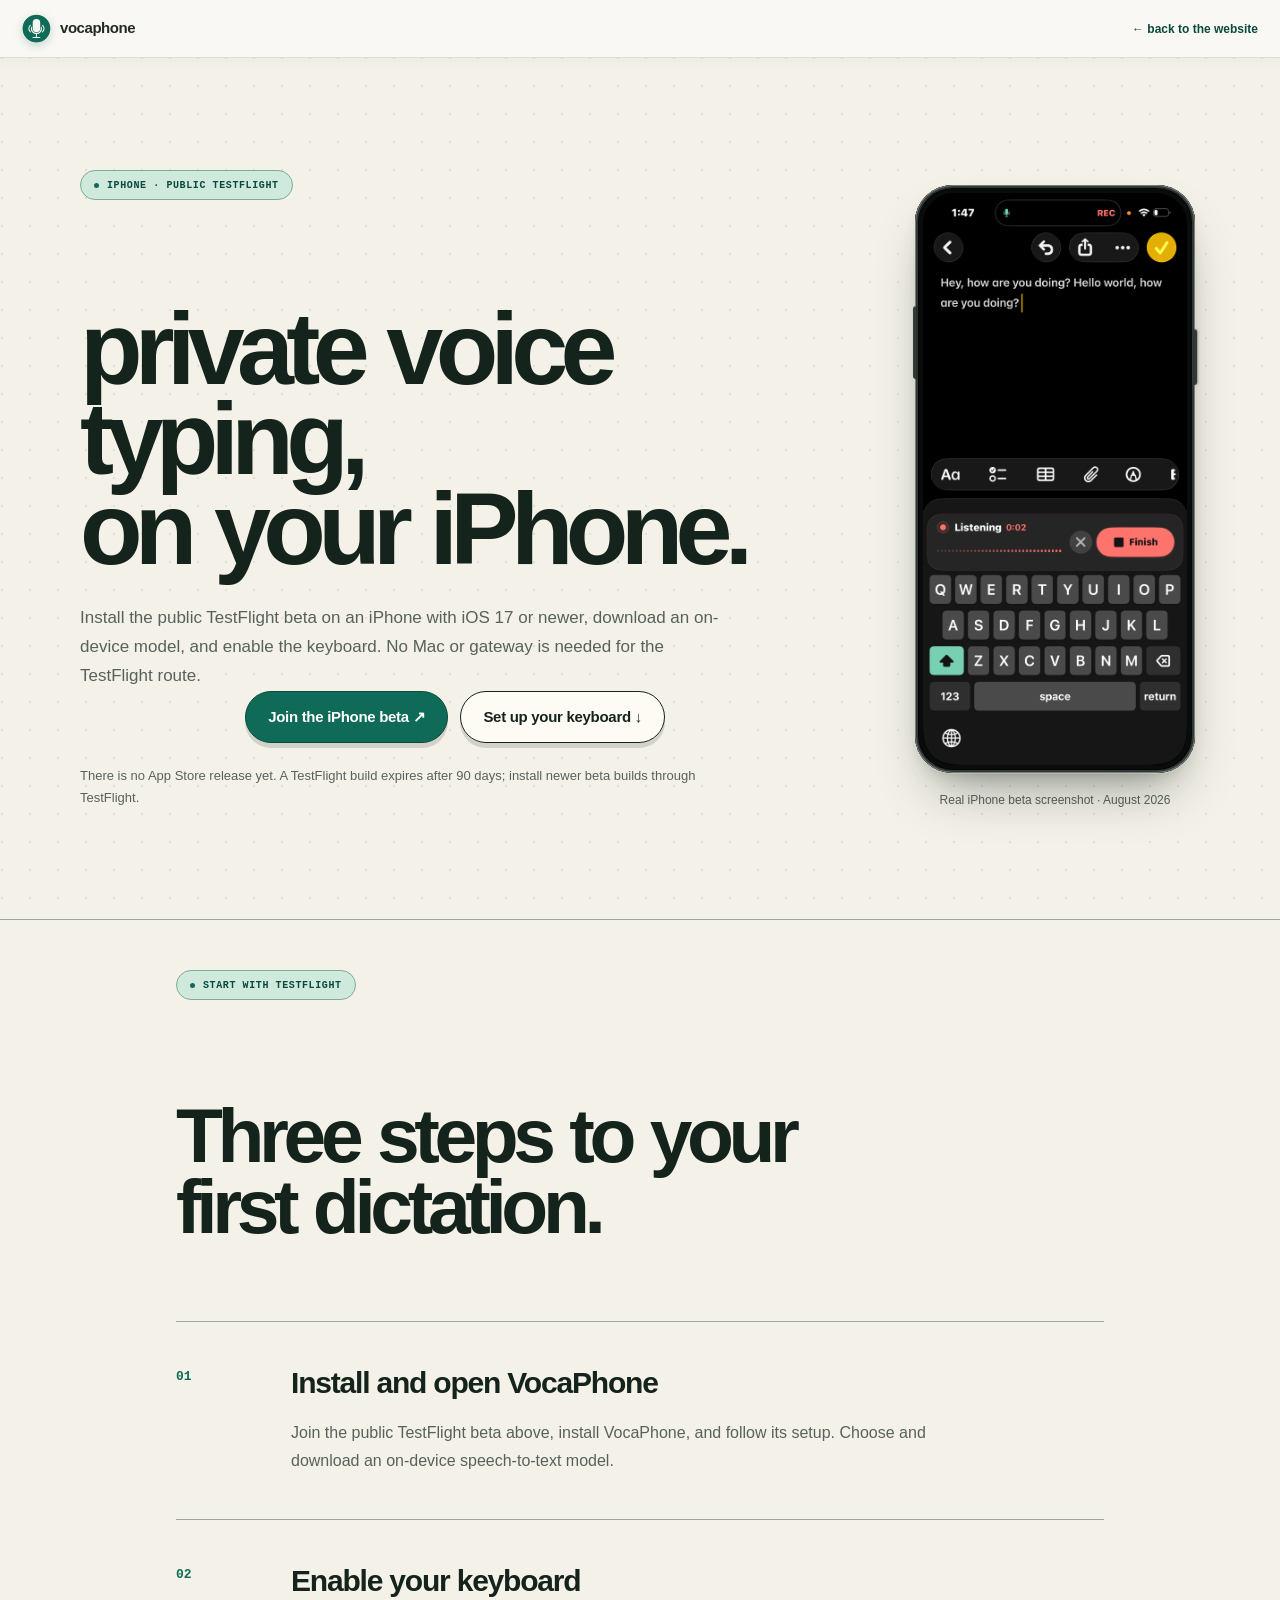
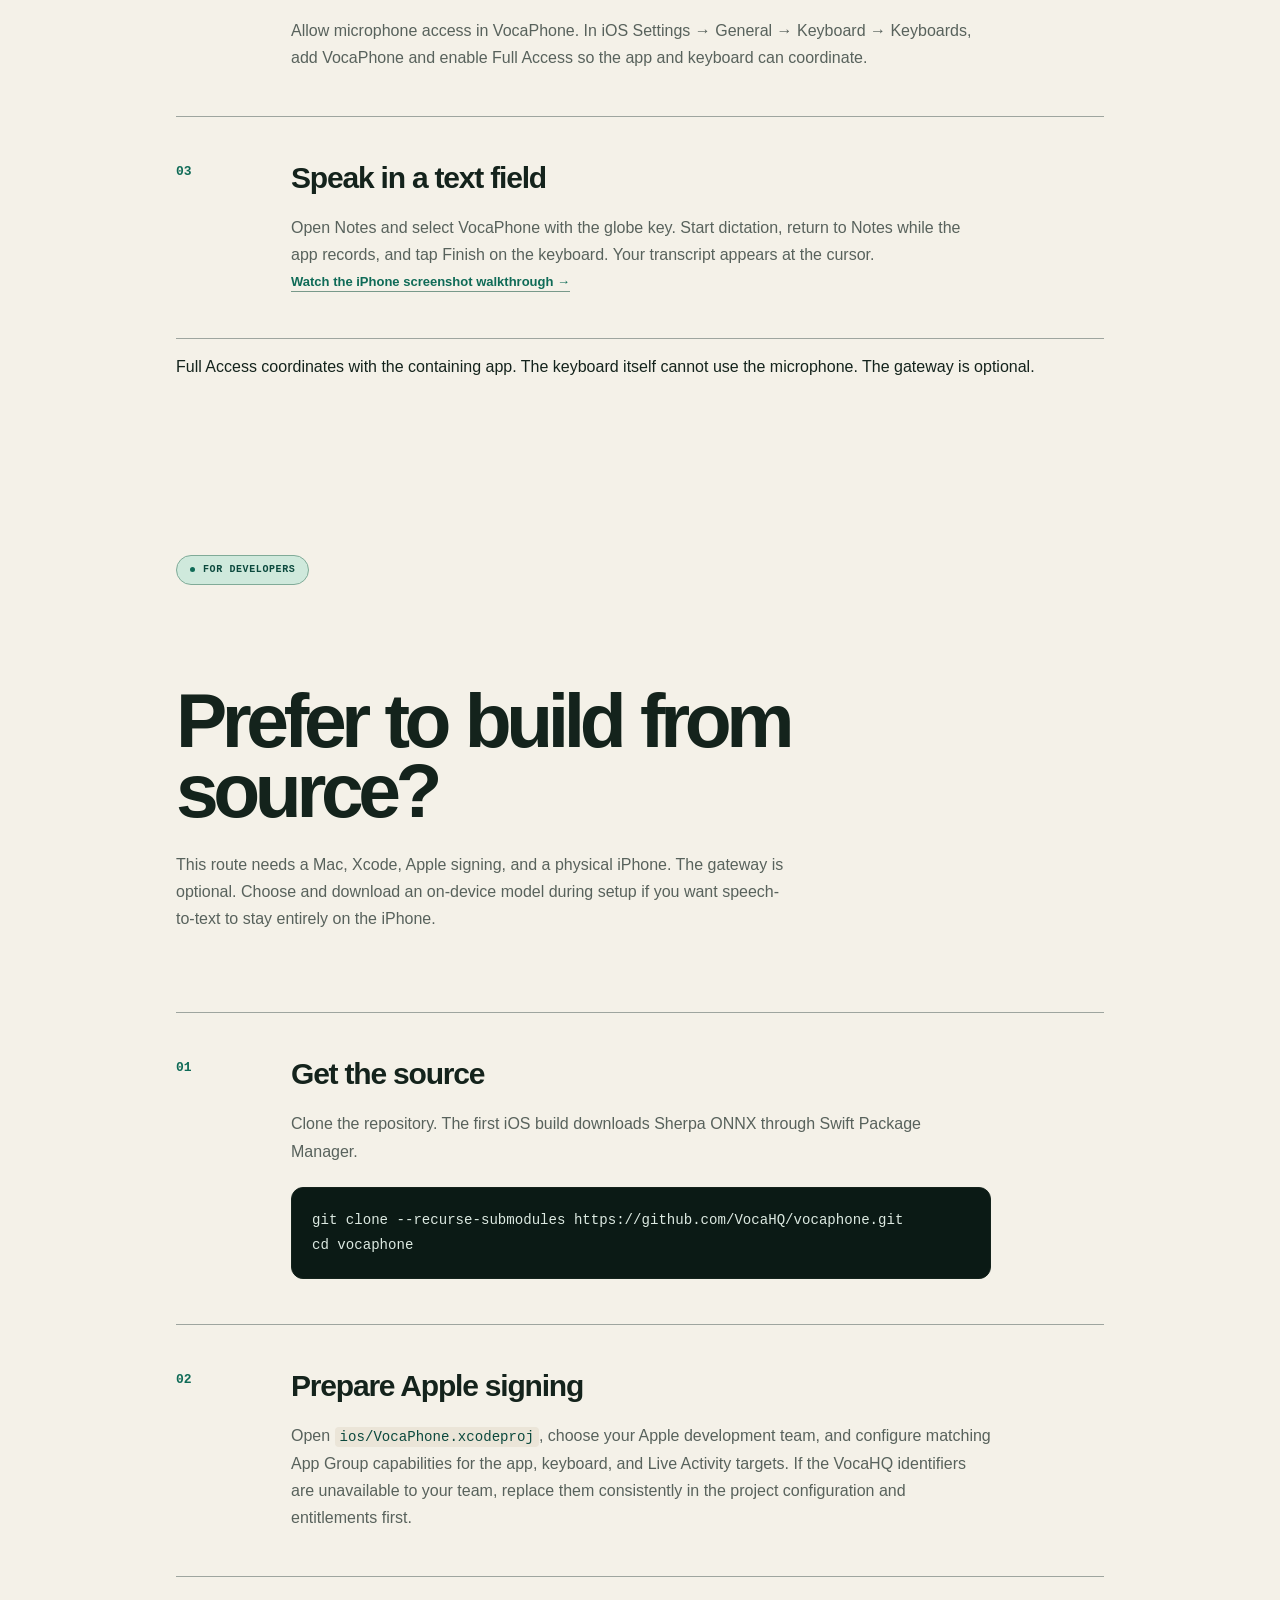
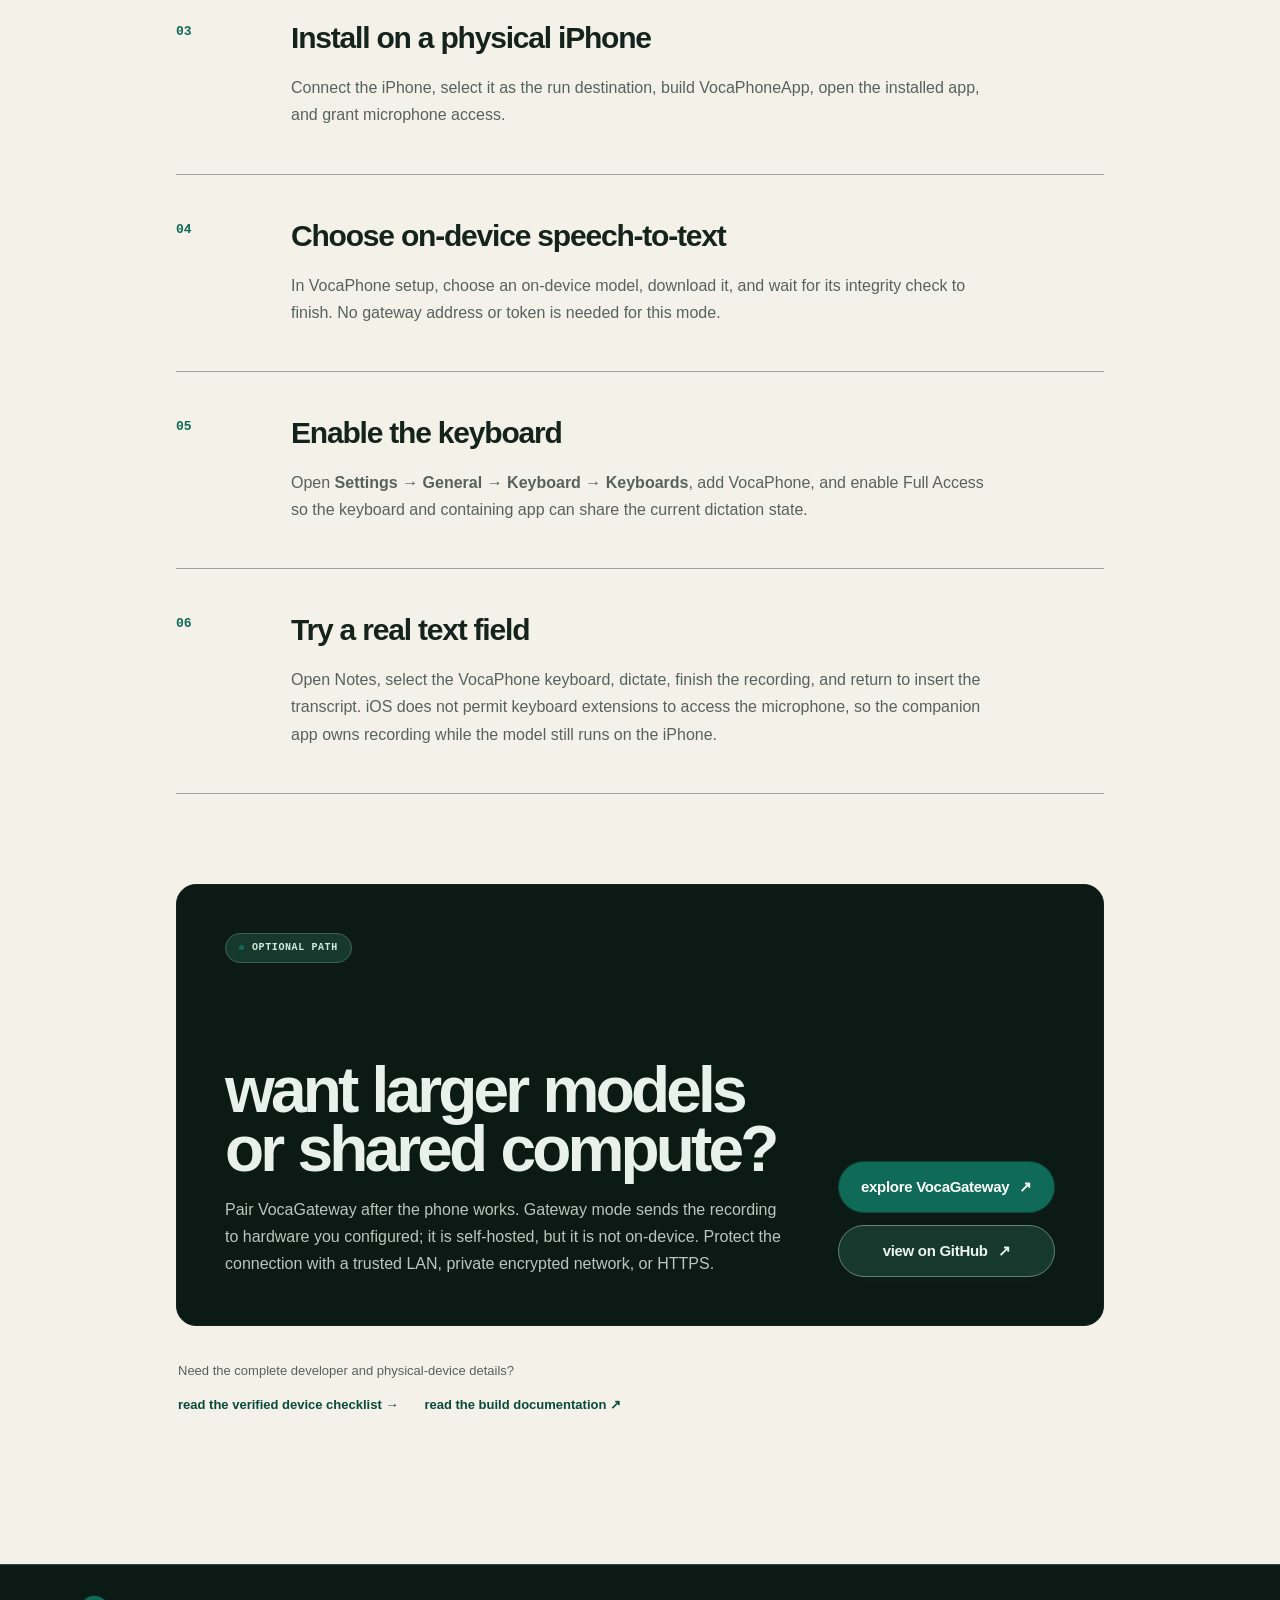
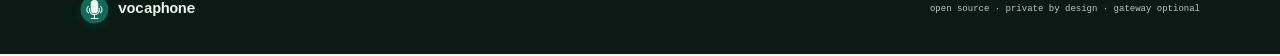
==== commit 2ec90c06: "build(ios): switch sherpa-onnx to Swift Package Manager Replace the fetch.sh tarball (the #241 LFS w" ====
--- a/web/iphone/index.html
+++ b/web/iphone/index.html
@@ -110,10 +110,9 @@
             <span>01</span>
             <div>
               <h3>Get the source</h3>
-              <p>Clone the repository and fetch the native Sherpa ONNX runtimes.</p>
+              <p>Clone the repository. The first iOS build downloads Sherpa ONNX through Swift Package Manager.</p>
               <pre tabindex="0"><code>git clone --recurse-submodules https://github.com/VocaHQ/vocaphone.git
-cd vocaphone
-just ios fetch</code></pre>
+cd vocaphone</code></pre>
             </div>
           </li>
 
